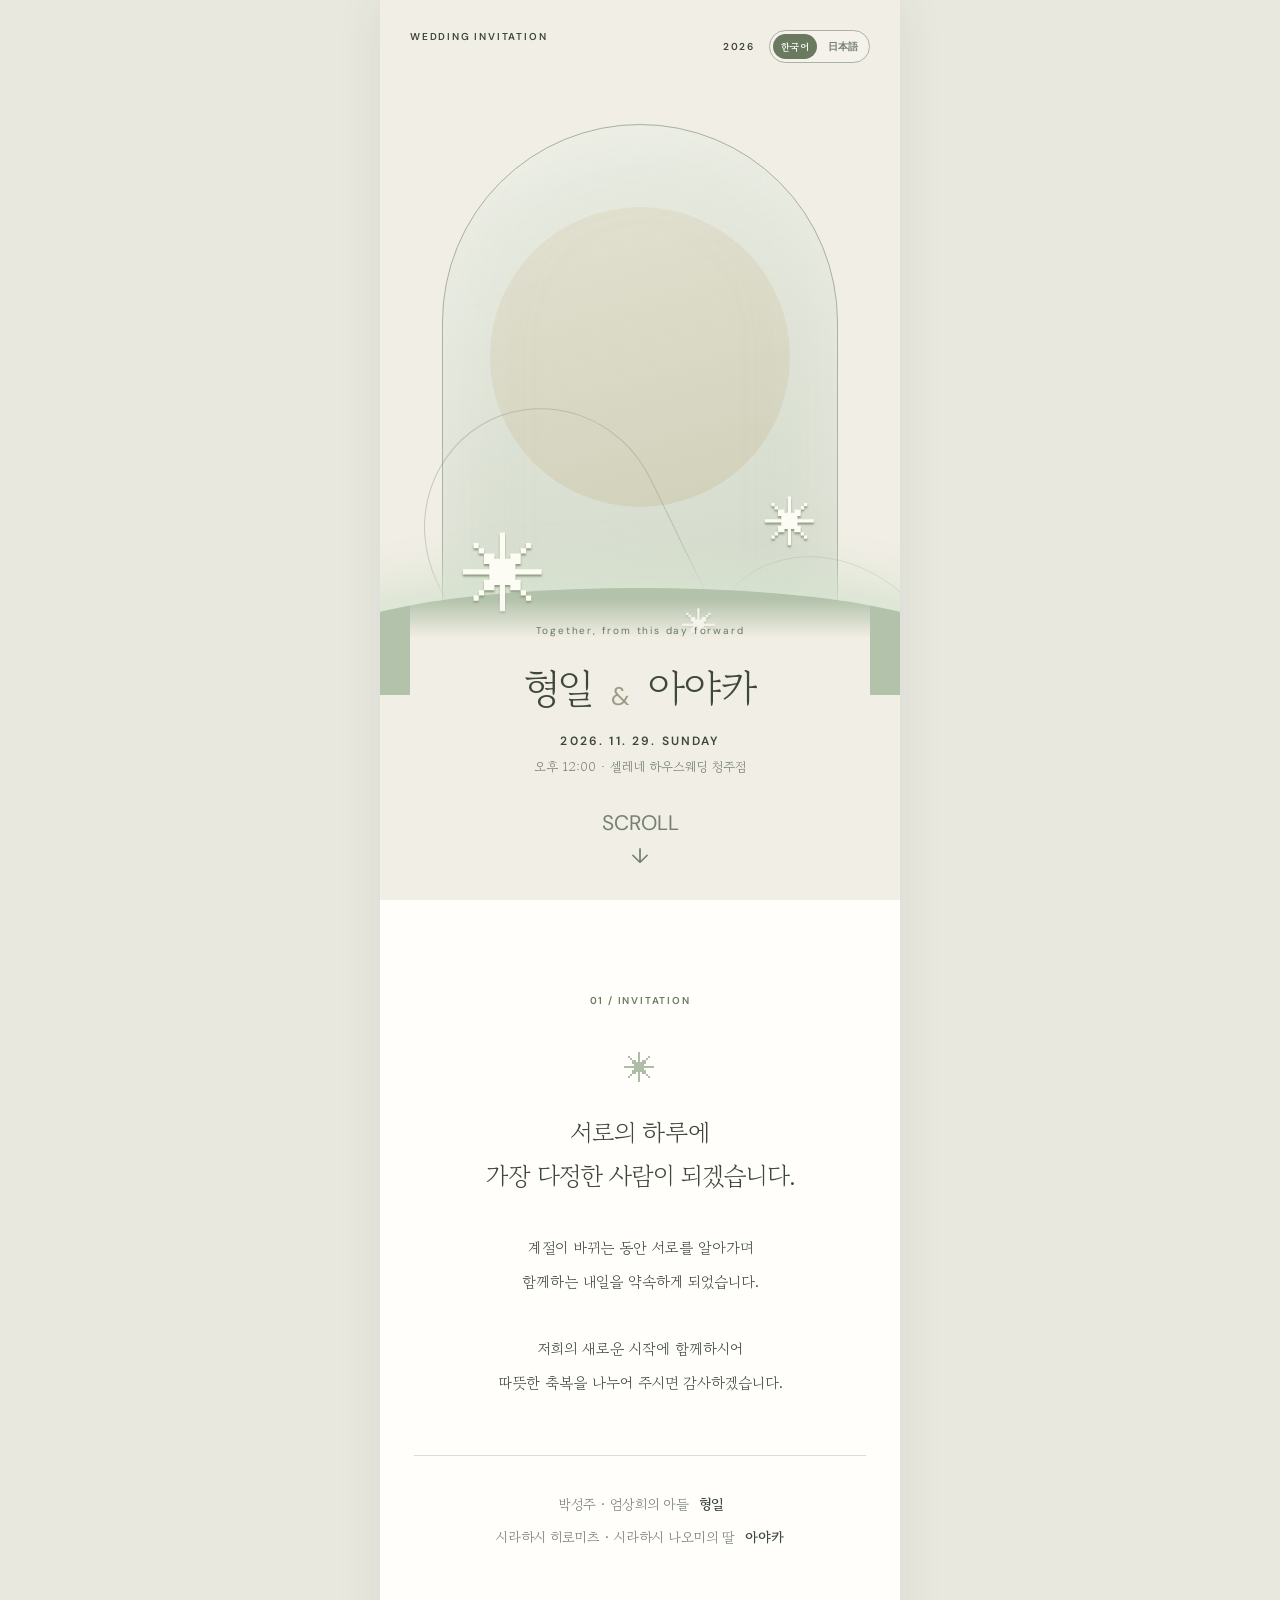
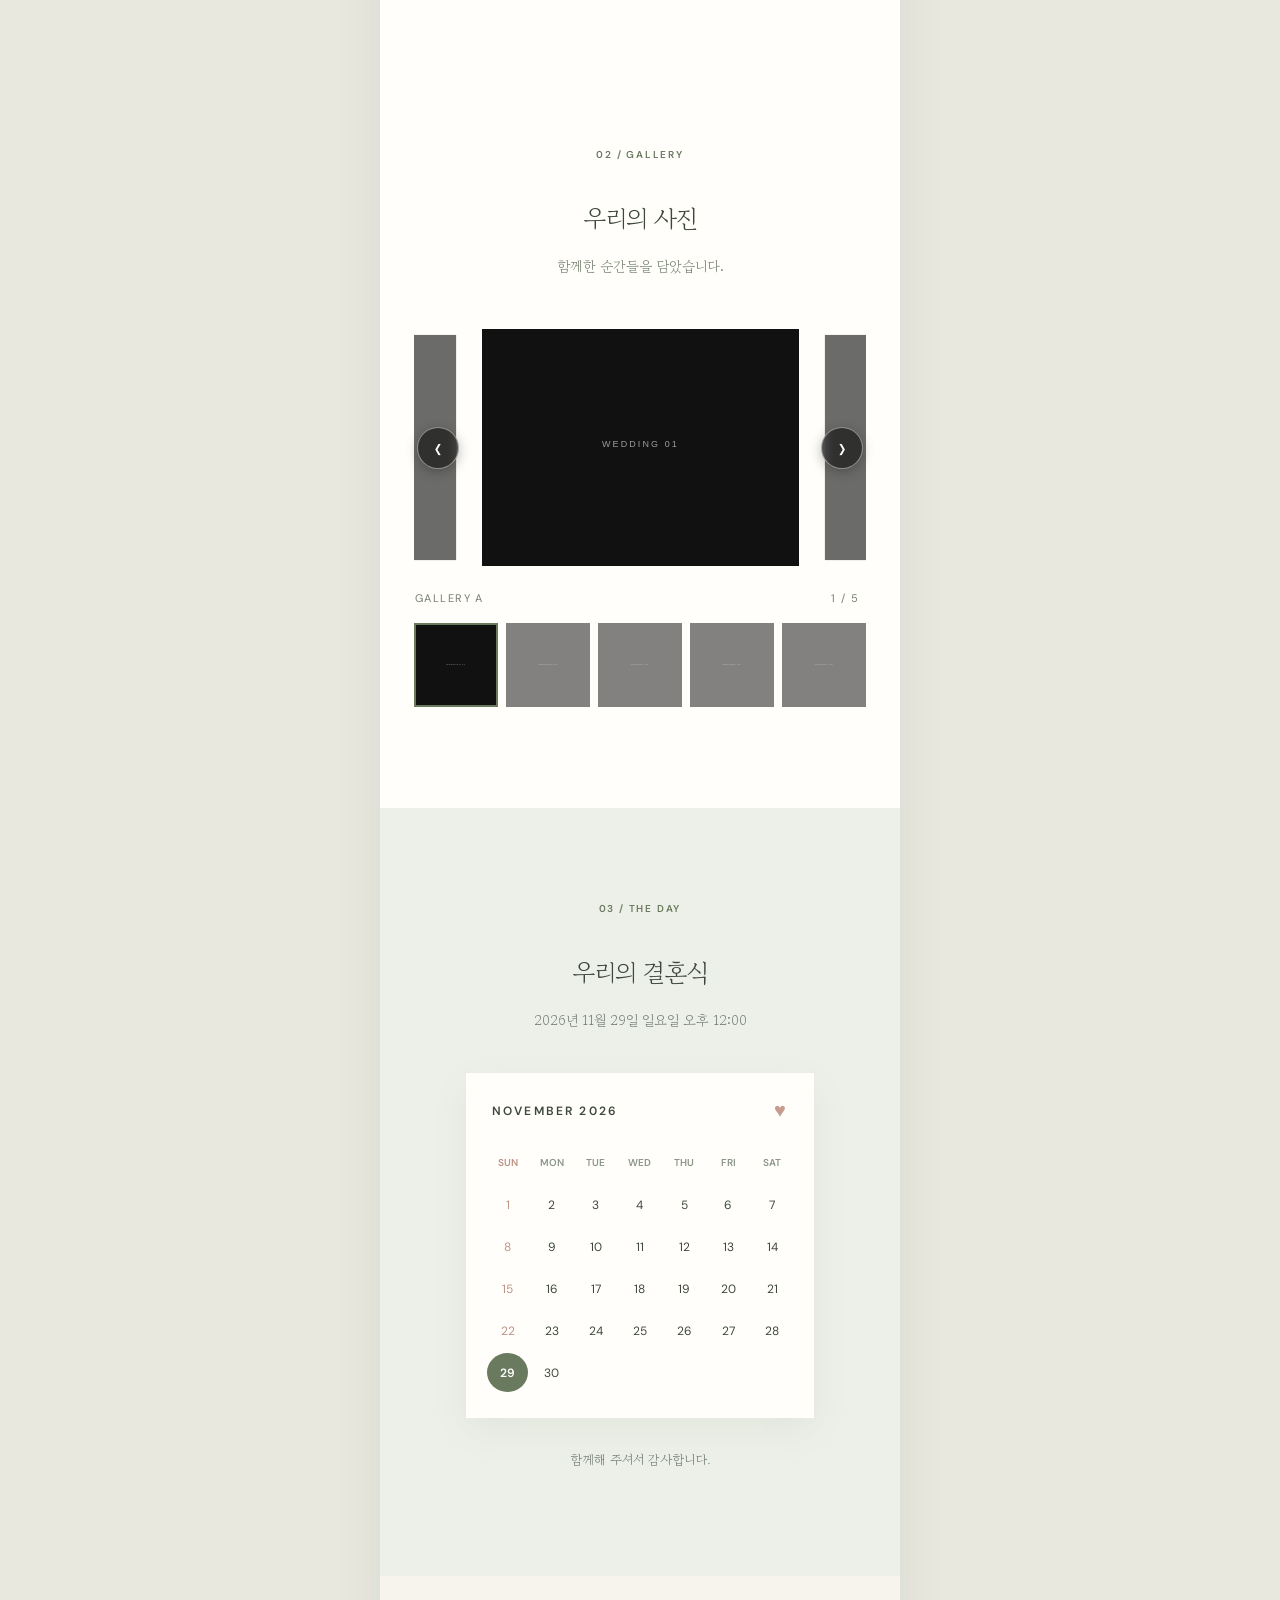
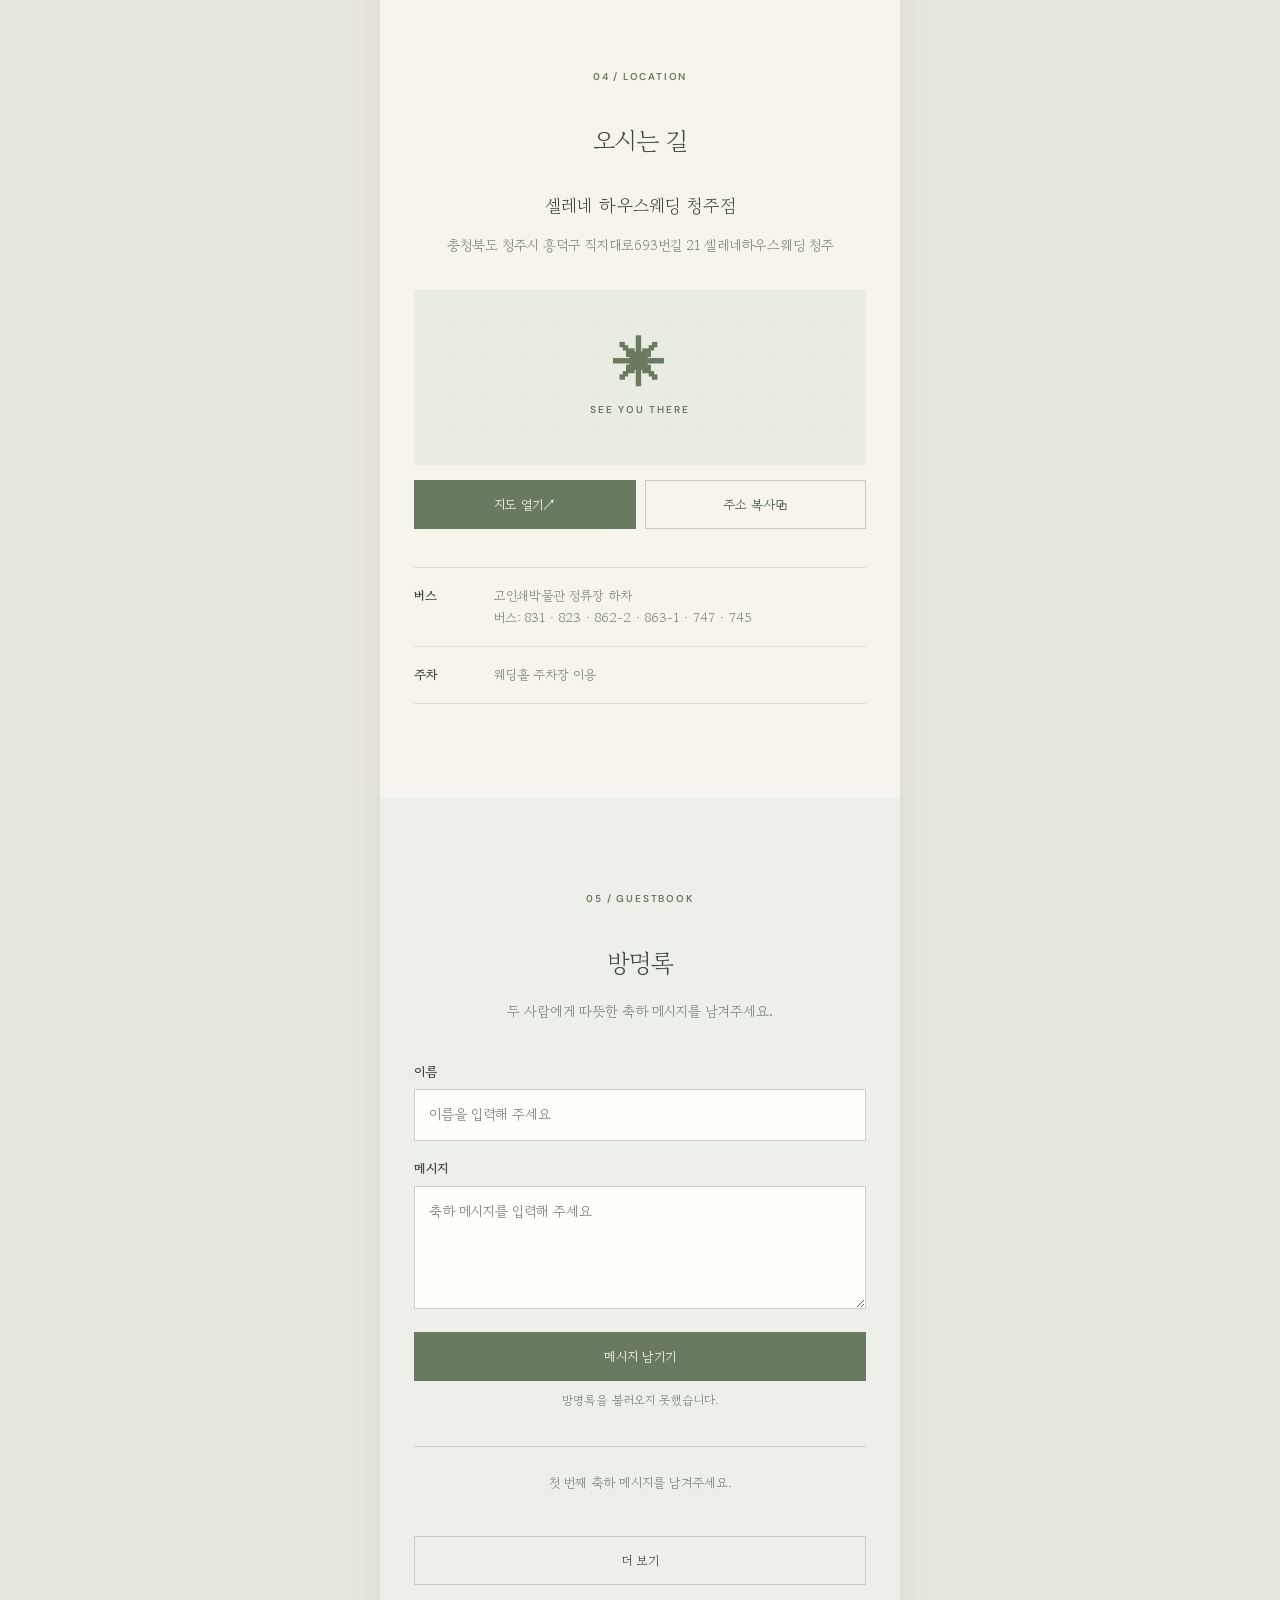
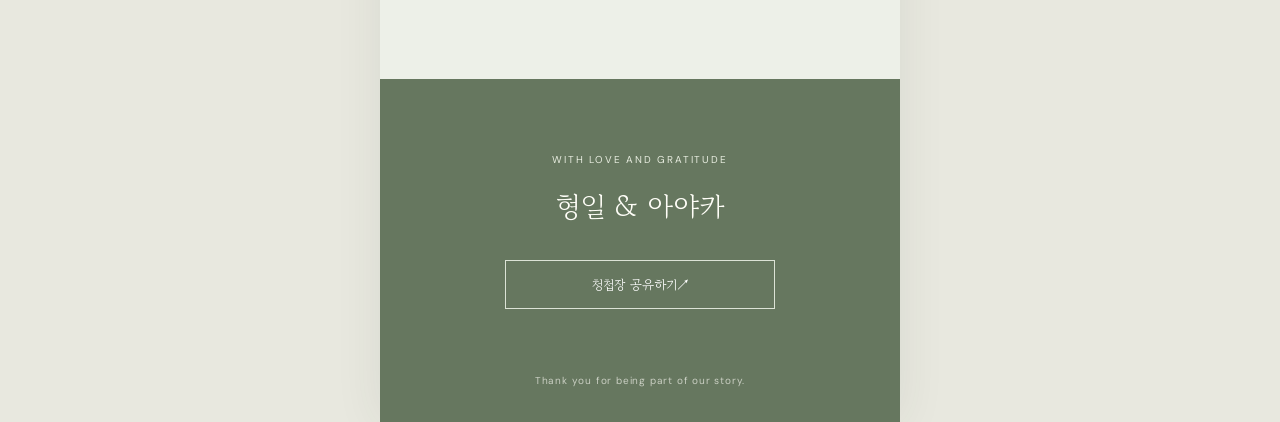
==== index.html @ bec81823 "add: Sample画面追加" ====
<!doctype html>
<html lang="ko">
<head>
  <meta charset="utf-8">
  <meta name="viewport" content="width=device-width, initial-scale=1">
  <meta name="theme-color" content="#f7f4ed">
  <meta name="description" content="소중한 분들을 저희의 결혼식에 초대합니다.">
  <title>모바일 청첩장</title>
  <link rel="preconnect" href="https://fonts.googleapis.com">
  <link rel="preconnect" href="https://fonts.gstatic.com" crossorigin>
  <link href="https://fonts.googleapis.com/css2?family=DM+Sans:wght@400;500;600&family=Gowun+Batang:wght@400;700&display=swap" rel="stylesheet">
  <link rel="stylesheet" href="css/style.css">
  <script src="js/main.js" defer></script>
</head>
<body>
<main>
  <header class="hero">
    <div class="hero__top"><span>WEDDING INVITATION</span><div class="hero__controls"><span id="year">2026</span><div class="language-switch" role="group" aria-label="언어 선택"><button type="button" data-lang="ko" aria-pressed="true">한국어</button><button type="button" data-lang="ja" aria-pressed="false">日本語</button></div></div></div>
    <div class="hero__art" aria-hidden="true"><div class="sun"></div><div class="arch"></div><div class="hill"></div><span class="flower flower--a">✳</span><span class="flower flower--b">✳</span><span class="flower flower--c">✳</span></div>
    <div class="hero__copy"><p class="eyebrow">Together, from this day forward</p><h1><span data-groom>박형일</span> <em>&amp;</em> <span data-bride>시라하시 아야카</span></h1><p class="hero__date" id="hero-date">2026. 11. 29. SUNDAY</p><p id="hero-place">오후 12시 · 셀레네하우스웨딩 청주점</p></div>
    <a class="scroll" href="#invitation"><span data-i18n="scroll">SCROLL</span> <span aria-hidden="true">↓</span></a>
  </header>

  <section class="section invitation" id="invitation">
    <span class="section__label">01 / INVITATION</span><span class="ornament" aria-hidden="true">✳</span>
    <h2 data-i18n-html="invitationTitle">서로의 하루에<br>가장 다정한 사람이 되겠습니다.</h2>
    <p class="invitation__message" data-i18n-html="invitationMessage">계절이 바뀌는 동안 서로를 알아가며<br>함께하는 내일을 약속하게 되었습니다.<br><br>저희의 새로운 시작에 함께하시어<br>따뜻한 축복을 나누어 주시면 감사하겠습니다.</p>
    <div class="family"><p><span data-i18n="groomParents">박성주 · 엄상희</span><span data-i18n="sonOf">의 아들 </span><strong data-groom>박형일</strong></p><p><span data-i18n="brideParents">시라하시 히로미츠 · 시라하시 나오미</span><span data-i18n="daughterOf">의 딸 </span><strong data-bride>시라하시 아야카</strong></p></div>
  </section>

  <section class="section gallery" id="gallery">
    <span class="section__label">02 / GALLERY</span><h2 data-i18n="galleryTitle">우리의 사진</h2><p class="subtitle" data-i18n="galleryDescription">함께한 순간들을 담았습니다.</p>
    <div class="gallery__viewer" tabindex="0" aria-label="사진 갤러리">
      <div class="gallery__window">
        <div class="gallery__track">
          <button type="button" class="gallery__slide" data-gallery-index="0"><img src="assets/images/wedding-01.svg" alt="갤러리 A 사진 샘플" width="1200" height="900"></button>
          <button type="button" class="gallery__slide" data-gallery-index="1"><img src="assets/images/wedding-02.svg" alt="갤러리 B 사진 샘플" width="1200" height="900"></button>
          <button type="button" class="gallery__slide" data-gallery-index="2"><img src="assets/images/memory-01.svg" alt="갤러리 C 사진 샘플" width="1200" height="900"></button>
          <button type="button" class="gallery__slide" data-gallery-index="3"><img src="assets/images/memory-02.svg" alt="갤러리 D 사진 샘플" width="1200" height="900"></button>
          <button type="button" class="gallery__slide" data-gallery-index="4"><img src="assets/images/memory-03.svg" alt="갤러리 E 사진 샘플" width="1200" height="900"></button>
        </div>
      </div>
      <button type="button" class="gallery__arrow gallery__arrow--prev" aria-label="이전 사진">‹</button>
      <button type="button" class="gallery__arrow gallery__arrow--next" aria-label="다음 사진">›</button>
    </div>
    <p class="gallery__caption"><span class="gallery__name">GALLERY A</span><span class="gallery__count">1 / 5</span></p>
    <div class="gallery__thumbnails" aria-label="전체 사진 목록">
      <button type="button" class="gallery__thumbnail is-active" data-gallery-index="0" aria-current="true"><img src="assets/images/wedding-01.svg" alt="갤러리 A 썸네일"></button>
      <button type="button" class="gallery__thumbnail" data-gallery-index="1"><img src="assets/images/wedding-02.svg" alt="갤러리 B 썸네일"></button>
      <button type="button" class="gallery__thumbnail" data-gallery-index="2"><img src="assets/images/memory-01.svg" alt="갤러리 C 썸네일"></button>
      <button type="button" class="gallery__thumbnail" data-gallery-index="3"><img src="assets/images/memory-02.svg" alt="갤러리 D 썸네일"></button>
      <button type="button" class="gallery__thumbnail" data-gallery-index="4"><img src="assets/images/memory-03.svg" alt="갤러리 E 썸네일"></button>
    </div>
  </section>

  <section class="section schedule" id="schedule">
    <span class="section__label">03 / THE DAY</span><h2 data-i18n="scheduleTitle">우리의 결혼식</h2><p class="subtitle" id="schedule-date"></p>
    <div class="calendar" aria-label="예식 날짜 달력"><div class="calendar__header"><span id="calendar-month"></span><span>♥</span></div><div class="calendar__grid" id="calendar-grid"></div></div>
    <p class="countdown" id="countdown"></p>
  </section>

  <section class="section location" id="location">
    <span class="section__label">04 / LOCATION</span><h2 data-i18n="locationTitle">오시는 길</h2><p class="location__venue" id="venue"></p><p class="subtitle" id="address"></p>
    <div class="location__art" aria-hidden="true"><span>✳</span>SEE YOU THERE</div>
    <div class="buttons"><a class="button button--filled" id="map-link" target="_blank" rel="noopener noreferrer"><span data-i18n="openMap">지도 열기</span> ↗</a><button class="button" id="copy-address" type="button"><span data-i18n="copyAddress">주소 복사</span> ⧉</button></div>
    <div class="transport"><div><strong data-i18n="busLabel">버스</strong><span id="bus"></span></div><div><strong data-i18n="parkingLabel">주차</strong><span id="parking"></span></div></div>
  </section>

  <section class="section guestbook" id="guestbook">
    <span class="section__label">05 / GUESTBOOK</span><h2 data-i18n="guestbookTitle">방명록</h2><p class="subtitle" data-i18n="guestbookDescription">두 사람에게 따뜻한 축하 메시지를 남겨주세요.</p>
    <form class="guestbook__form" id="guestbook-form">
      <label><span data-i18n="guestName">이름</span><input id="guest-name" name="name" type="text" maxlength="20" required autocomplete="name" data-i18n-placeholder="guestNamePlaceholder" placeholder="이름을 입력해 주세요"></label>
      <label><span data-i18n="guestMessage">메시지</span><textarea id="guest-message" name="message" maxlength="300" required rows="4" data-i18n-placeholder="guestMessagePlaceholder" placeholder="축하 메시지를 입력해 주세요"></textarea></label>
      <label class="guestbook__honeypot" aria-hidden="true">Website<input name="website" type="text" tabindex="-1" autocomplete="off"></label>
      <button class="button button--filled guestbook__submit" type="submit" data-i18n="guestSubmit">메시지 남기기</button>
      <p class="guestbook__status" id="guestbook-status" role="status" aria-live="polite"></p>
    </form>
    <div class="guestbook__list" id="guestbook-list" aria-live="polite"></div>
    <button class="button guestbook__more" id="guestbook-more" type="button" data-i18n="guestMore" hidden>더 보기</button>
  </section>

  <section class="section accounts" id="accounts" hidden><span class="section__label">06 / HEARTS</span><h2 data-i18n="accountsTitle">마음 전하실 곳</h2><p class="subtitle" data-i18n="accountsDescription">멀리서도 마음을 전해주시는 분들께 감사드립니다.</p><div id="account-list"></div></section>

  <footer class="footer"><p class="eyebrow">WITH LOVE AND GRATITUDE</p><p class="footer__names"><span data-groom>박형일</span> &amp; <span data-bride>시라하시 아야카</span></p><button class="button button--footer" id="share" type="button"><span data-i18n="share">청첩장 공유하기</span> ↗</button><small>Thank you for being part of our story.</small></footer>
</main>
<div class="toast" id="toast" role="status" aria-live="polite"></div>
</body>
</html>
---- css/style.css ----
:root{--paper:#f7f4ed;--ink:#3d473b;--muted:#758071;--olive:#697a5f;--line:#dcded2}*{box-sizing:border-box}html{scroll-behavior:smooth}body{margin:0;background:#e8e8df;color:var(--ink);font-family:"Gowun Batang",serif;-webkit-font-smoothing:antialiased}button,a{font:inherit}button{cursor:pointer}a{color:inherit;text-decoration:none}main{width:min(100%,520px);margin:auto;background:var(--paper);box-shadow:0 0 45px #303c3015;overflow:hidden}.hero{min-height:720px;height:100svh;max-height:900px;position:relative;display:flex;flex-direction:column;padding:30px;background:#f1eee5}.hero__top,.eyebrow,.hero__date,.scroll,.section__label,.calendar__header{font-family:"DM Sans",sans-serif;letter-spacing:.18em}.hero__top{display:flex;justify-content:space-between;font-size:10px;font-weight:600;z-index:2}.hero__art{position:absolute;inset:100px 0 205px;overflow:hidden}.sun{width:300px;height:300px;border-radius:50%;background:#e4d2b7;position:absolute;top:18%;left:50%;transform:translateX(-50%)}.arch{position:absolute;inset:4% 12% 0;border:1px solid #a8b29c;border-radius:220px 220px 0 0;background:linear-gradient(165deg,#e8ede3b3,#acbea780);box-shadow:inset 0 0 80px #f8f5ef80}.arch:before,.arch:after{content:"";position:absolute;bottom:0;width:60%;height:43%;border:1px solid #899e87;border-radius:100% 100% 0 0;transform:rotate(-26deg);transform-origin:bottom left;opacity:.45}.arch:before{left:12%}.arch:after{right:-19%;height:35%;transform:rotate(28deg);opacity:.3}.hill{position:absolute;left:-10%;right:-10%;bottom:0;height:18%;border-radius:50% 50% 0 0;background:#b3c2aa;box-shadow:0 -20px 50px #d7e3d0}.flower{position:absolute;color:#fcfbf4;text-shadow:0 2px 2px #8c9b7f;z-index:2;line-height:1}.flower--a{font-size:84px;left:16%;bottom:14%}.flower--b{font-size:52px;right:16%;bottom:25%}.flower--c{font-size:35px;left:58%;bottom:9%}.hero__copy{position:relative;z-index:3;margin:auto 0 28px;text-align:center;background:linear-gradient(transparent,#f1eee5 22%,#f1eee5);padding-top:25px}.eyebrow{font-size:10px;color:var(--olive);margin:0 0 20px}.hero h1{font-size:clamp(29px,8vw,41px);font-weight:400;letter-spacing:-.05em;margin:0 0 16px}.hero h1 em{font:400 .62em "DM Sans",sans-serif;color:#9b9c85;margin:0 8px}.hero__date{font-size:12px;font-weight:600;margin:0 0 8px}.hero__copy>p:last-child{font-size:13px;margin:0;color:var(--muted)}.scroll{text-align:center;font-size:9px;color:var(--muted);z-index:3}.scroll span{display:block;font-size:21px;letter-spacing:0;margin-top:5px}.section{padding:94px 34px;text-align:center}.section__label{display:block;color:var(--olive);font-size:10px;font-weight:600;margin-bottom:36px}.section h2{font-size:25px;line-height:1.7;font-weight:400;letter-spacing:-.04em;margin:0}.subtitle{font-size:14px;color:var(--muted);line-height:1.8;margin:15px 0 0}.invitation{background:#fffefa}.ornament{display:block;font-size:32px;color:#aebda7;margin-bottom:22px}.invitation__message{font-size:15px;line-height:2.25;margin:35px 0 55px}.family{border-top:1px solid var(--line);padding-top:25px}.family p{font-size:14px;margin:13px 0}.family span{color:var(--muted)}.family strong{margin-left:6px}.schedule{background:#edf0e8}.calendar{max-width:348px;margin:40px auto 32px;padding:26px 21px;background:#fffefb;box-shadow:0 12px 35px #58675012}.calendar__header{display:flex;justify-content:space-between;align-items:center;padding:0 5px 21px;font-size:12px;font-weight:600}.calendar__header span:last-child{font-family:serif;color:#c79b8e;font-size:20px}.calendar__grid{display:grid;grid-template-columns:repeat(7,1fr);gap:3px}.calendar__grid span{height:39px;display:grid;place-items:center;font:12px "DM Sans",sans-serif}.calendar__grid .weekday{color:#8b9588;font-size:10px;font-weight:600}.calendar__grid .sunday{color:#bd9386}.calendar__grid .wedding-day{background:var(--olive);color:white;border-radius:50%;font-weight:600}.countdown{font-size:13px;color:var(--muted)}.countdown strong{color:var(--ink);font:500 20px "DM Sans",sans-serif;margin:0 3px}.location__venue{font-size:18px;margin:30px 0 0}.location__art{height:175px;margin:32px 0 15px;background:repeating-linear-gradient(0deg,transparent,transparent 35px,#bdcbb530 36px),repeating-linear-gradient(90deg,transparent,transparent 35px,#bdcbb530 36px),#e8ece2;display:flex;flex-direction:column;align-items:center;justify-content:center;color:var(--olive);font:600 10px "DM Sans",sans-serif;letter-spacing:.2em}.location__art span{font-size:52px;line-height:1;margin-bottom:12px}.buttons{display:grid;grid-template-columns:1fr 1fr;gap:9px}.button{min-height:49px;border:1px solid #c7cec1;background:transparent;color:var(--ink);padding:13px 14px;display:inline-flex;align-items:center;justify-content:center;font-size:13px;transition:transform .2s}.button:hover{transform:translateY(-2px)}.button--filled{background:var(--olive);border-color:var(--olive);color:white}.transport{text-align:left;margin-top:38px;border-top:1px solid var(--line)}.transport div{display:grid;grid-template-columns:68px 1fr;gap:12px;padding:17px 0;border-bottom:1px solid var(--line);font-size:13px;line-height:1.7}.transport span{color:var(--muted)}.accounts{background:#fffefa}.accounts[hidden]{display:none}.account{margin-top:14px;border:1px solid var(--line);text-align:left}.account summary{padding:18px;cursor:pointer;font-size:14px}.account__body{padding:0 18px 18px;color:var(--muted);font-size:13px}.account__body p{margin:0 0 12px}.account__body button{border:0;background:#f2eadc;padding:9px 14px;color:var(--ink);font-size:12px}.footer{background:#66775f;color:#fffef8;padding:74px 34px 35px;text-align:center}.footer .eyebrow{color:#e7ecdf}.footer__names{font-size:28px;margin:0 0 34px}.button--footer{border-color:#dce3d6;color:white;width:100%;max-width:270px}.footer small{display:block;font:10px "DM Sans",sans-serif;letter-spacing:.08em;opacity:.65;margin-top:65px}.toast{position:fixed;z-index:10;bottom:24px;left:50%;transform:translate(-50%,20px);background:#344332;color:white;font-size:13px;padding:12px 18px;border-radius:4px;opacity:0;pointer-events:none;transition:opacity .2s,transform .2s;white-space:nowrap}.toast.is-visible{opacity:1;transform:translate(-50%,0)}@media(max-width:380px){.hero{padding-left:20px;padding-right:20px}.section{padding-left:24px;padding-right:24px}.hero h1{font-size:30px}}@media(prefers-reduced-motion:reduce){html{scroll-behavior:auto}.button,.toast{transition:none}}
.hero__controls{display:flex;align-items:center;gap:14px}.language-switch{display:flex;gap:3px;padding:3px;border:1px solid #aab3a3;border-radius:20px;background:#f7f4edbb}.language-switch button{border:0;border-radius:15px;background:transparent;color:var(--muted);padding:5px 8px;font:600 10px "DM Sans","Gowun Batang",sans-serif;letter-spacing:0}.language-switch button[aria-pressed="true"]{background:var(--olive);color:white}.family p span{white-space:pre-wrap}@media(max-width:380px){.hero__controls{gap:7px}.hero__top{font-size:9px}}
#bus{white-space:pre-line}
.gallery{background:#fffefa}.gallery__group{margin-top:42px}.gallery__group+.gallery__group{margin-top:66px}.gallery__group h3{font-size:16px;font-weight:400;margin:0 0 18px}.gallery__viewport{display:flex;width:100%;overflow-x:auto;scroll-snap-type:x mandatory;scrollbar-width:none;overscroll-behavior-inline:contain;-webkit-overflow-scrolling:touch;background:#111}.gallery__viewport::-webkit-scrollbar{display:none}.gallery__viewport img{display:block;flex:0 0 100%;width:100%;height:auto;aspect-ratio:4/5;object-fit:cover;scroll-snap-align:start;scroll-snap-stop:always}.gallery__nav{display:flex;align-items:center;justify-content:center;gap:24px;margin-top:16px;font:12px "DM Sans",sans-serif;color:var(--muted)}.gallery__nav button{width:38px;height:38px;border:1px solid var(--line);border-radius:50%;background:transparent;color:var(--ink);font-size:17px;cursor:pointer}.gallery__nav button:disabled{opacity:.35;cursor:default}.gallery__count{min-width:40px}
/* Single gallery viewer */
.gallery__viewer{position:relative;margin-top:40px;background:#111;overflow:hidden;outline:none}.gallery__main-image{display:block;width:100%;aspect-ratio:4/5;object-fit:cover}.gallery__letter{position:absolute;top:14px;left:14px;display:grid;place-items:center;width:34px;height:34px;border:1px solid #ffffff70;border-radius:50%;background:#11111180;color:#fff;font:500 12px "DM Sans",sans-serif;backdrop-filter:blur(4px)}.gallery__arrow{position:absolute;top:50%;z-index:2;width:43px;height:43px;border:1px solid #ffffff75;border-radius:50%;background:#11111180;color:#fff;font:300 32px/1 "DM Sans",sans-serif;transform:translateY(-50%);backdrop-filter:blur(4px);box-shadow:0 3px 12px #0004}.gallery__arrow--prev{left:12px}.gallery__arrow--next{right:12px}.gallery__arrow:hover{background:#111c}.gallery__caption{display:flex;justify-content:space-between;align-items:center;margin:14px 1px 18px;font:11px "DM Sans",sans-serif;letter-spacing:.13em;color:var(--muted)}.gallery__thumbnails{display:flex;gap:8px;width:100%;overflow-x:auto;padding:0 0 7px;scrollbar-width:thin;scrollbar-color:#b8bdae transparent;overscroll-behavior-inline:contain}.gallery__thumbnail{position:relative;flex:0 0 calc((100% - 32px)/5);min-width:58px;padding:0;border:2px solid transparent;background:#111;opacity:.52;transition:opacity .2s,border-color .2s}.gallery__thumbnail img{display:block;width:100%;aspect-ratio:1/1;object-fit:cover}.gallery__thumbnail span{position:absolute;right:4px;bottom:3px;color:#fff;font:600 9px "DM Sans",sans-serif;text-shadow:0 1px 3px #000}.gallery__thumbnail.is-active{border-color:var(--olive);opacity:1}@media(prefers-reduced-motion:reduce){.gallery__thumbnail{transition:none}}
/* Guestbook */
.guestbook{background:#edf0e8}.guestbook__form{margin-top:38px;text-align:left}.guestbook__form label:not(.guestbook__honeypot){display:block;margin-bottom:18px}.guestbook__form label>span{display:block;margin-bottom:8px;font-size:13px;font-weight:700}.guestbook__form input,.guestbook__form textarea{width:100%;border:1px solid #cbd1c6;border-radius:0;background:#fffefb;color:var(--ink);padding:13px 14px;font:14px/1.7 "Gowun Batang",serif;outline:none}.guestbook__form textarea{resize:vertical;min-height:110px}.guestbook__form input:focus,.guestbook__form textarea:focus{border-color:var(--olive);box-shadow:0 0 0 2px #697a5f20}.guestbook__honeypot{position:absolute!important;left:-10000px!important;width:1px!important;height:1px!important;overflow:hidden!important}.guestbook__submit{width:100%}.guestbook__submit:disabled{opacity:.55;cursor:wait}.guestbook__status{min-height:21px;margin:10px 0 0;text-align:center;font-size:12px;color:var(--muted)}.guestbook__list{margin-top:34px;text-align:left;border-top:1px solid #cfd5ca}.guestbook__entry{padding:20px 2px;border-bottom:1px solid #cfd5ca}.guestbook__entry header{display:flex;align-items:center;justify-content:space-between;gap:16px}.guestbook__entry strong{font-size:14px}.guestbook__entry time{font:10px "DM Sans",sans-serif;color:#879083}.guestbook__entry p{margin:10px 0 0;font-size:13px;line-height:1.8;color:#606b5e;white-space:pre-wrap;overflow-wrap:anywhere}.guestbook__notice{padding:24px 0;margin:0;text-align:center;font-size:13px;line-height:1.8;color:var(--muted)}.guestbook__more{width:100%;margin-top:18px}
/* Sliding gallery track with adjacent photo previews */
.gallery__viewer{padding:0;background:transparent;overflow:visible;touch-action:pan-y}.gallery__window{width:100%;overflow:hidden;background:transparent}.gallery__track{display:flex;align-items:center;gap:18px;width:100%;padding:10px 0;transition:transform .52s cubic-bezier(.22,.72,.2,1);will-change:transform}.gallery__track.is-jumping{transition:none}.gallery__slide{flex:0 0 70%;aspect-ratio:4/3;padding:0;border:0;background:#111;opacity:.62;transform:scale(.95);transition:opacity .52s ease,transform .52s cubic-bezier(.22,.72,.2,1);overflow:hidden;cursor:pointer}.gallery__slide.is-clone{pointer-events:none}.gallery__slide img{display:block;width:100%;height:100%;object-fit:cover}.gallery__slide.is-active{opacity:1;transform:scale(1);cursor:default}.gallery__arrow{z-index:4;top:50%;width:42px;height:42px;border-color:#ffffff75;background:#111111a6;color:#fff;box-shadow:0 3px 12px #0004;backdrop-filter:blur(4px)}.gallery__arrow--prev{left:3px}.gallery__arrow--next{right:3px}.gallery__arrow:hover{background:#111d}.gallery__arrow:disabled{opacity:.25;cursor:default}@media(max-width:380px){.gallery__track{gap:14px}.gallery__slide{flex-basis:70%}.gallery__arrow{width:38px;height:38px}}@media(prefers-reduced-motion:reduce){.gallery__track,.gallery__slide{transition:none}}
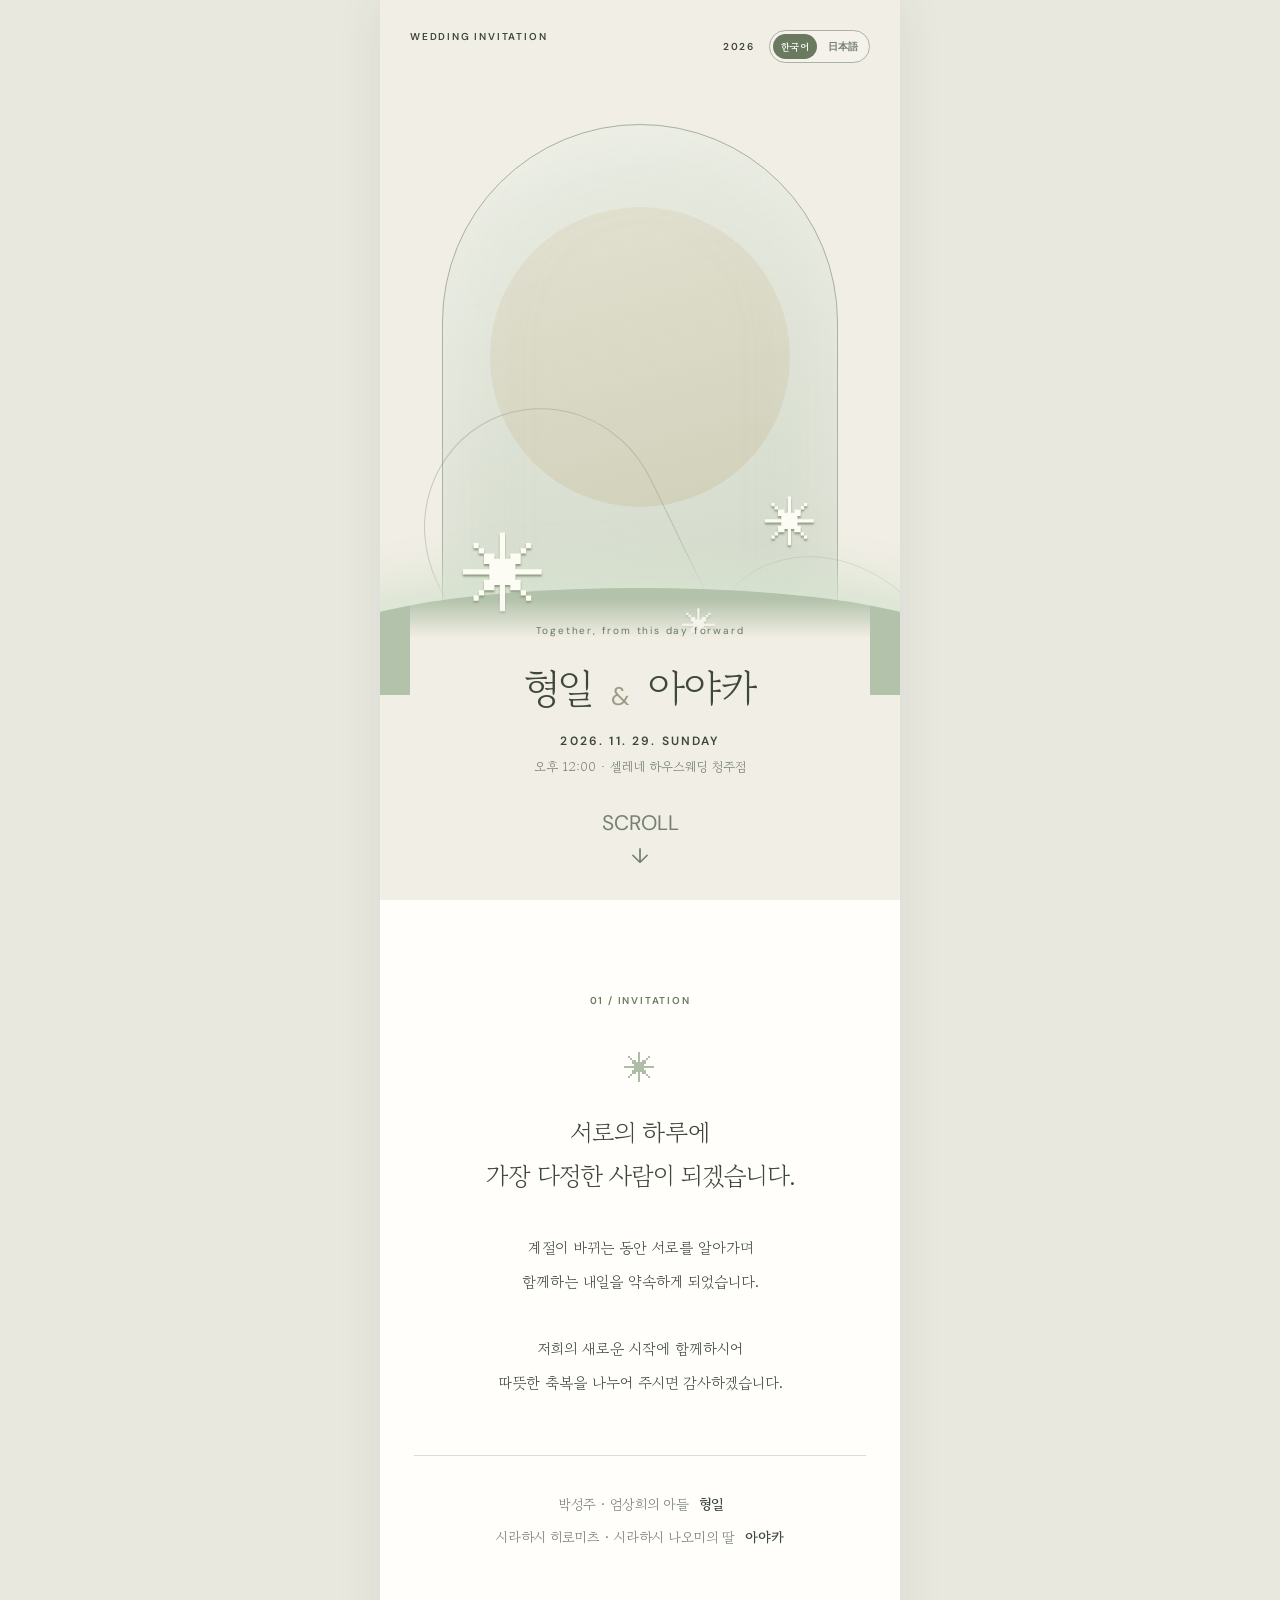
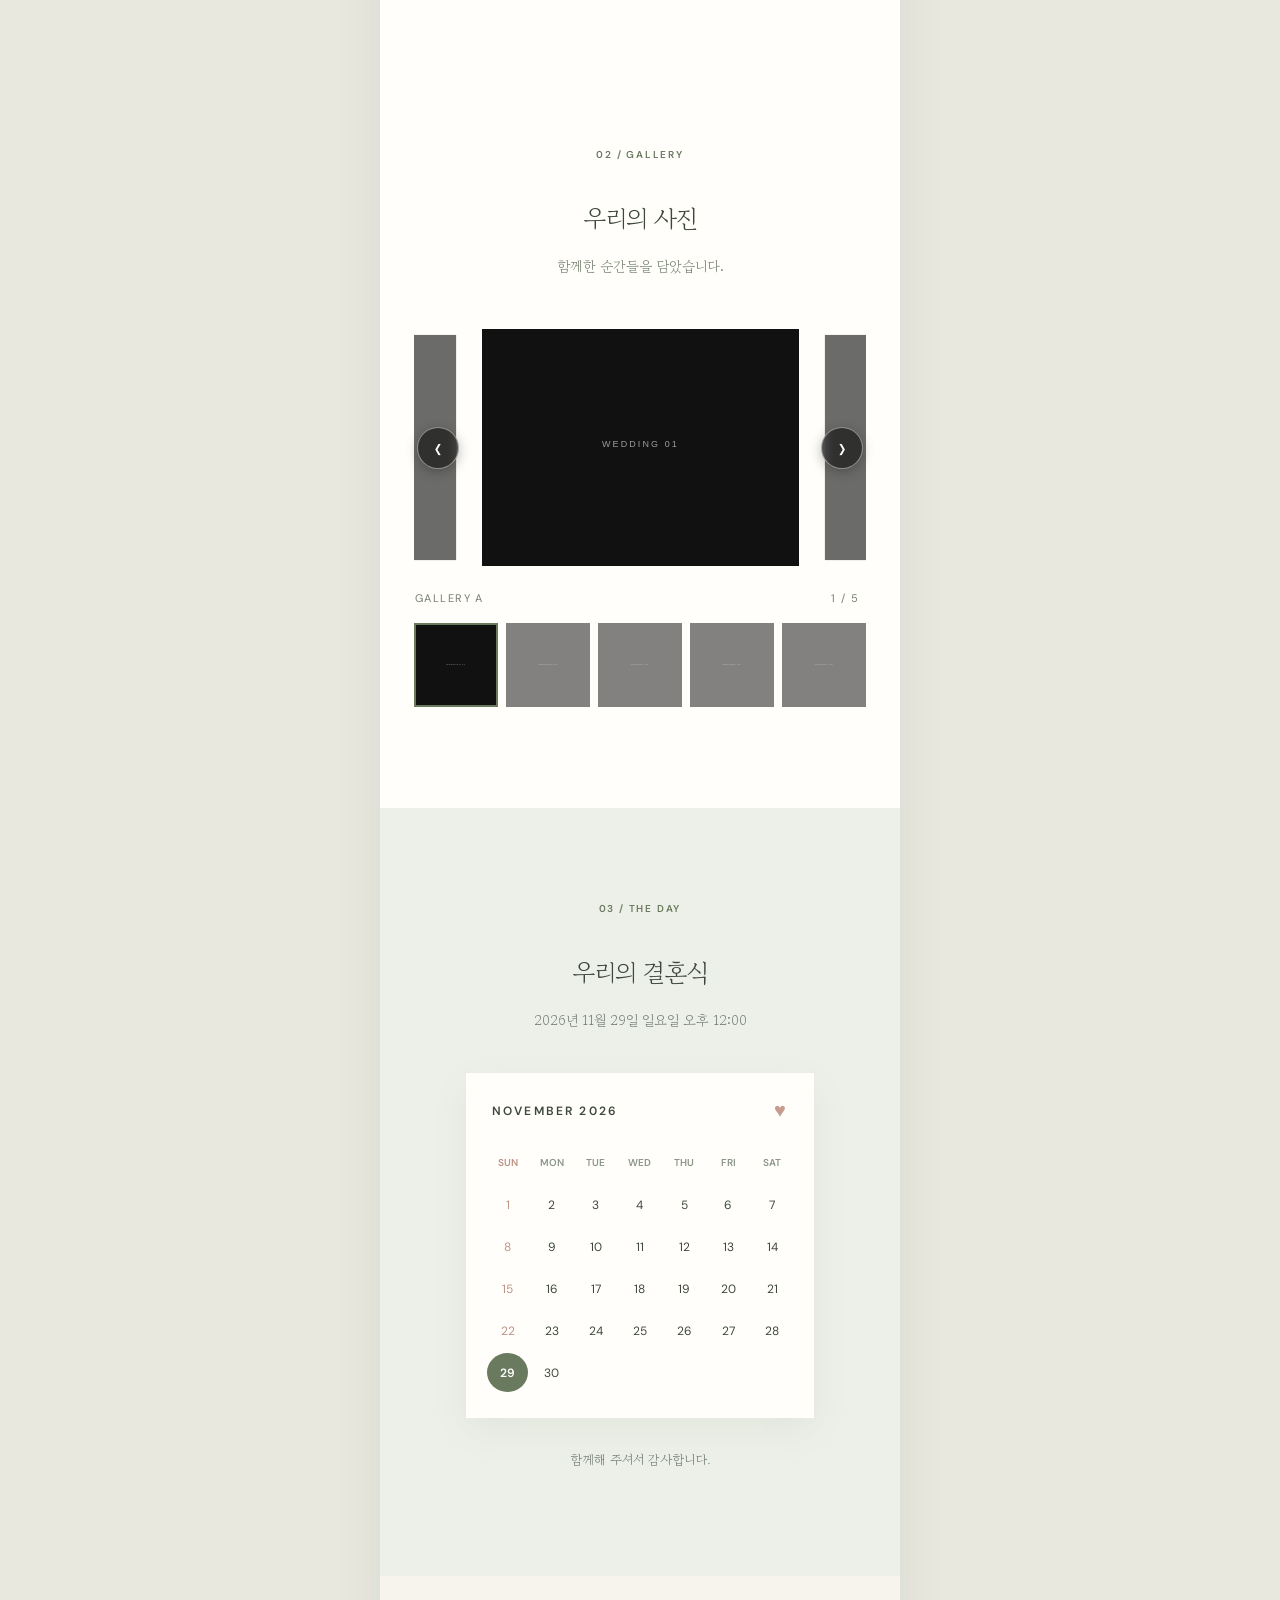
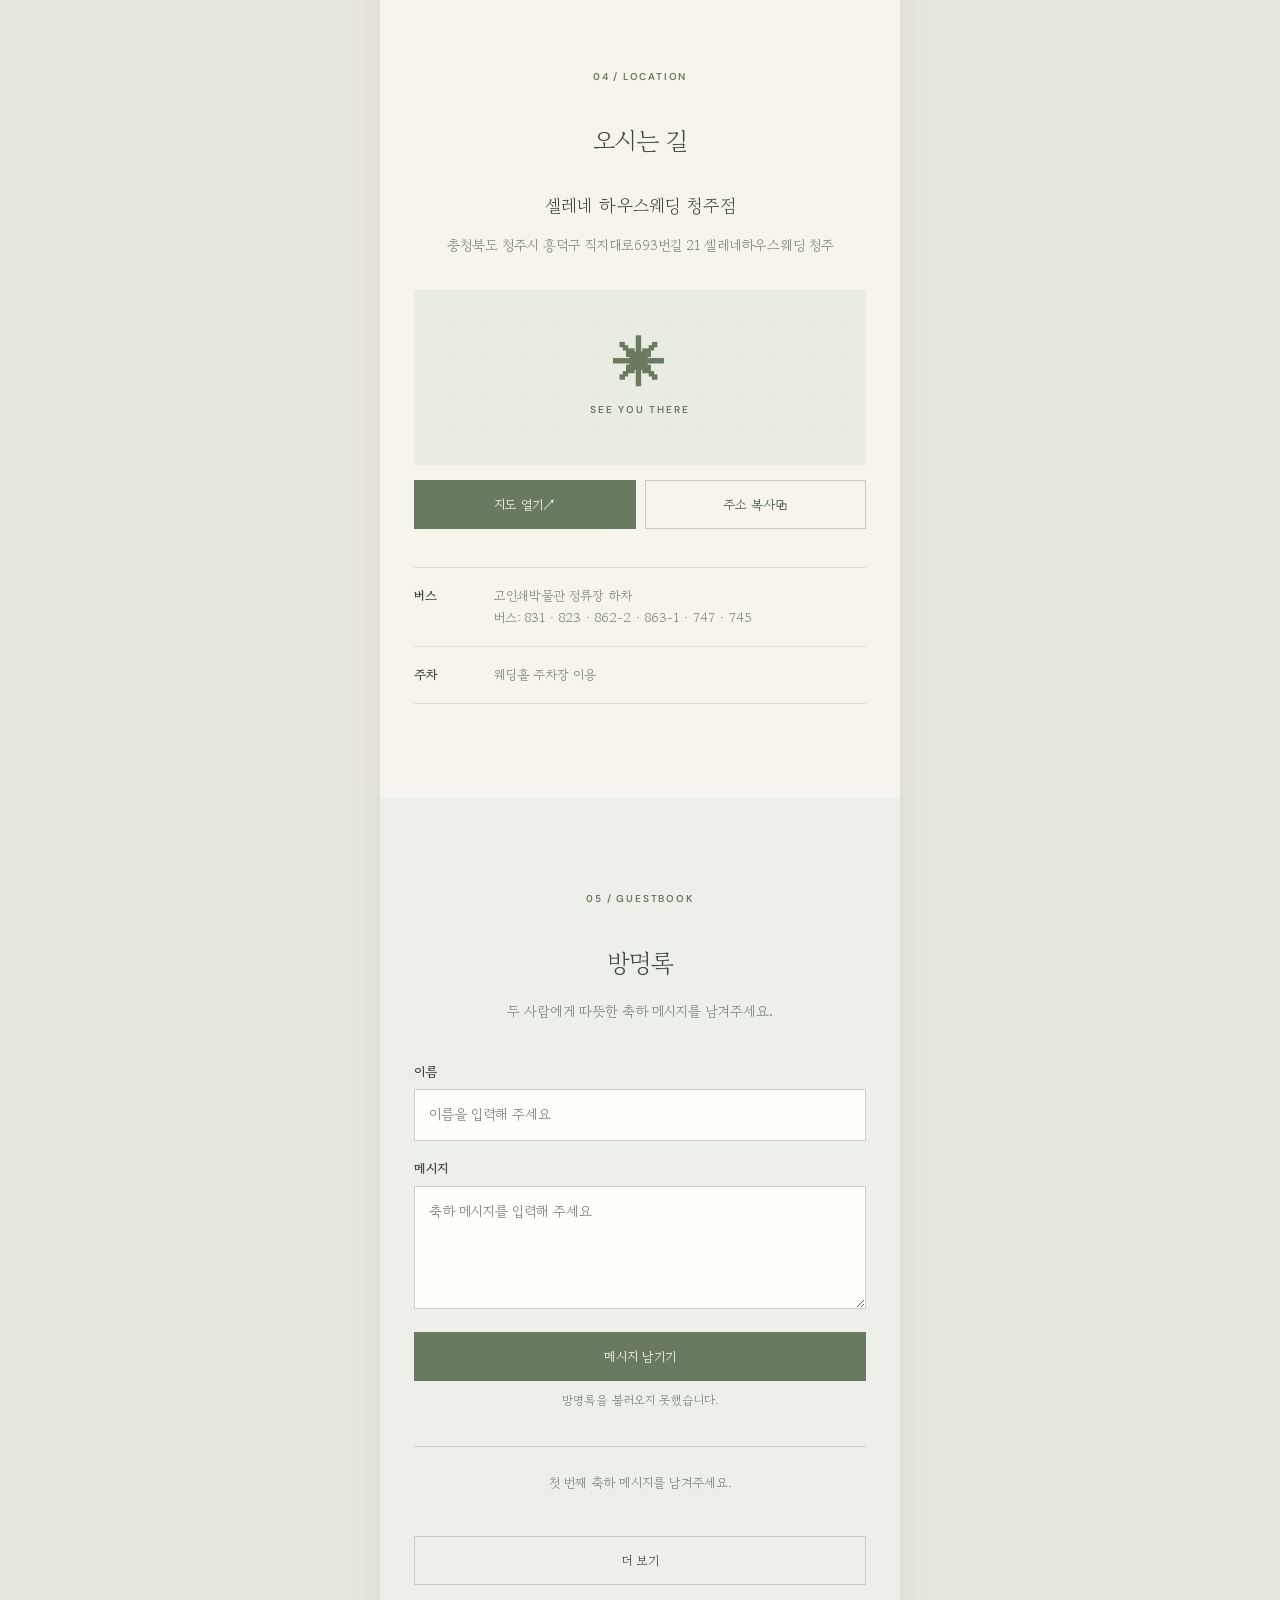
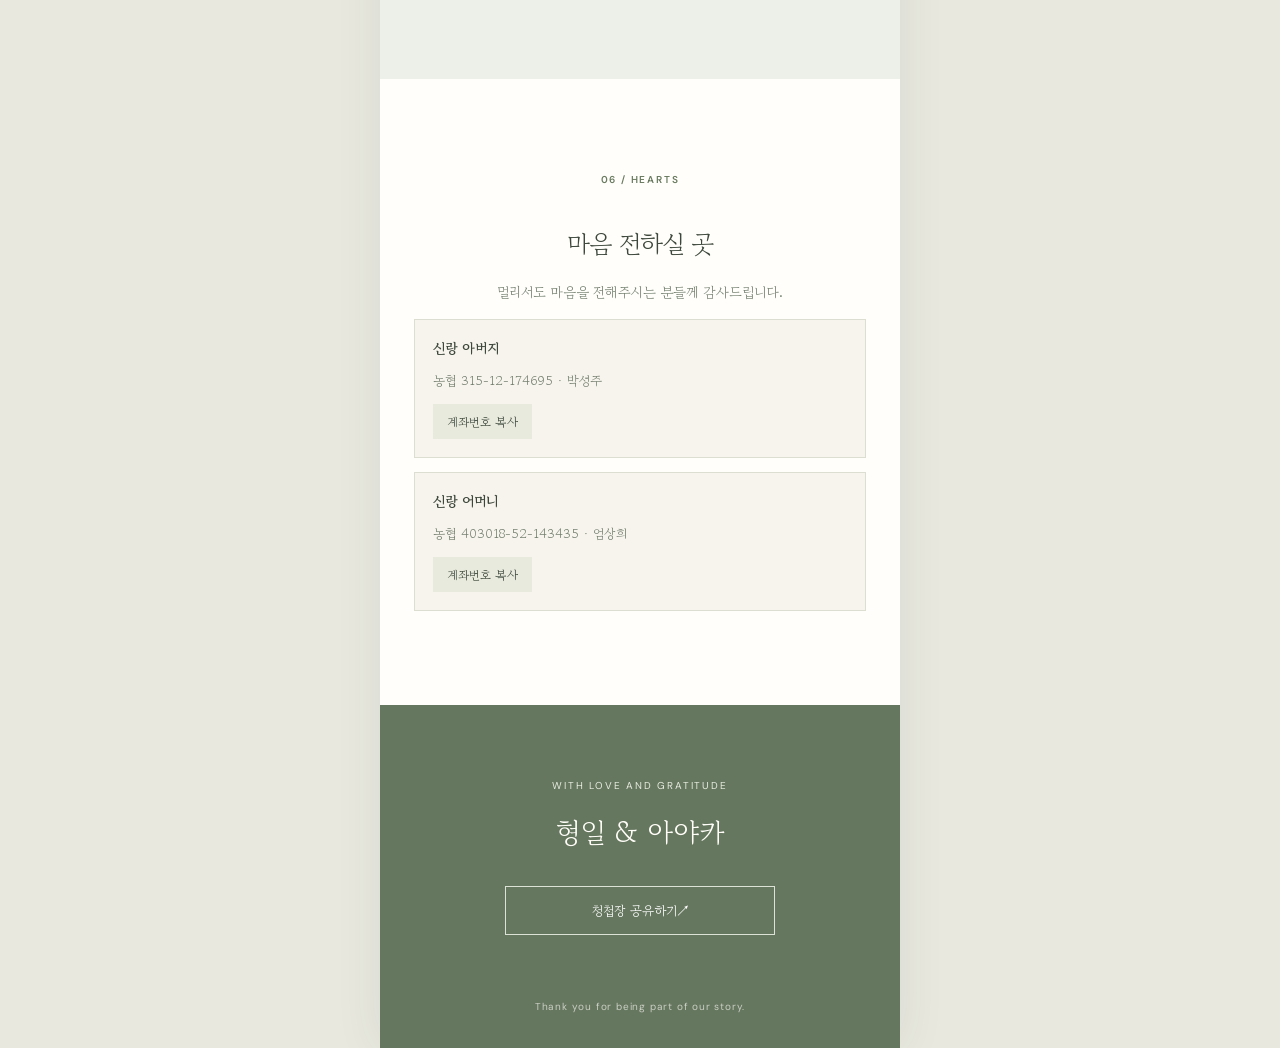
==== commit e6b6ebf6: "add: account number" ====
--- a/index.html
+++ b/index.html
@@ -4,8 +4,20 @@
   <meta charset="utf-8">
   <meta name="viewport" content="width=device-width, initial-scale=1">
   <meta name="theme-color" content="#f7f4ed">
-  <meta name="description" content="소중한 분들을 저희의 결혼식에 초대합니다.">
-  <title>모바일 청첩장</title>
+  <meta name="description" content="형일과 아야카의 결혼식에 소중한 분들을 초대합니다.">
+  <meta property="og:type" content="website">
+  <meta property="og:locale" content="ko_KR">
+  <meta property="og:title" content="형일 &amp; 아야카 | 결혼식 초대장">
+  <meta property="og:description" content="2026년 11월 29일, 저희 두 사람의 새로운 시작에 초대합니다.">
+  <meta property="og:url" content="https://park-gamza.github.io/Invitation/">
+  <meta property="og:locale:alternate" content="ja_JP">
+  <meta name="twitter:card" content="summary">
+  <meta name="twitter:title" content="형일 &amp; 아야카 | 결혼식 초대장">
+  <meta name="twitter:description" content="2026년 11월 29일, 저희 두 사람의 새로운 시작에 초대합니다.">
+  <title>형일 &amp; 아야카 | 결혼식 초대장</title>
+  <link rel="canonical" href="https://park-gamza.github.io/Invitation/">
+  <link rel="alternate" hreflang="ko" href="https://park-gamza.github.io/Invitation/">
+  <link rel="alternate" hreflang="ja" href="https://park-gamza.github.io/Invitation/ja/">
   <link rel="preconnect" href="https://fonts.googleapis.com">
   <link rel="preconnect" href="https://fonts.gstatic.com" crossorigin>
   <link href="https://fonts.googleapis.com/css2?family=DM+Sans:wght@400;500;600&family=Gowun+Batang:wght@400;700&display=swap" rel="stylesheet">
@@ -79,7 +91,12 @@
     <button class="button guestbook__more" id="guestbook-more" type="button" data-i18n="guestMore" hidden>더 보기</button>
   </section>
 
-  <section class="section accounts" id="accounts" hidden><span class="section__label">06 / HEARTS</span><h2 data-i18n="accountsTitle">마음 전하실 곳</h2><p class="subtitle" data-i18n="accountsDescription">멀리서도 마음을 전해주시는 분들께 감사드립니다.</p><div id="account-list"></div></section>
+  <section class="section accounts" id="accounts" hidden>
+    <span class="section__label">06 / HEARTS</span>
+    <h2 data-i18n="accountsTitle">마음 전하실 곳</h2>
+    <p class="subtitle" data-i18n="accountsDescription">멀리서도 마음을 전해주시는 분들께 감사드립니다.</p>
+    <div id="account-list"></div>
+  </section>
 
   <footer class="footer"><p class="eyebrow">WITH LOVE AND GRATITUDE</p><p class="footer__names"><span data-groom>박형일</span> &amp; <span data-bride>시라하시 아야카</span></p><button class="button button--footer" id="share" type="button"><span data-i18n="share">청첩장 공유하기</span> ↗</button><small>Thank you for being part of our story.</small></footer>
 </main>
--- a/css/style.css
+++ b/css/style.css
@@ -8,3 +8,5 @@
 .guestbook{background:#edf0e8}.guestbook__form{margin-top:38px;text-align:left}.guestbook__form label:not(.guestbook__honeypot){display:block;margin-bottom:18px}.guestbook__form label>span{display:block;margin-bottom:8px;font-size:13px;font-weight:700}.guestbook__form input,.guestbook__form textarea{width:100%;border:1px solid #cbd1c6;border-radius:0;background:#fffefb;color:var(--ink);padding:13px 14px;font:14px/1.7 "Gowun Batang",serif;outline:none}.guestbook__form textarea{resize:vertical;min-height:110px}.guestbook__form input:focus,.guestbook__form textarea:focus{border-color:var(--olive);box-shadow:0 0 0 2px #697a5f20}.guestbook__honeypot{position:absolute!important;left:-10000px!important;width:1px!important;height:1px!important;overflow:hidden!important}.guestbook__submit{width:100%}.guestbook__submit:disabled{opacity:.55;cursor:wait}.guestbook__status{min-height:21px;margin:10px 0 0;text-align:center;font-size:12px;color:var(--muted)}.guestbook__list{margin-top:34px;text-align:left;border-top:1px solid #cfd5ca}.guestbook__entry{padding:20px 2px;border-bottom:1px solid #cfd5ca}.guestbook__entry header{display:flex;align-items:center;justify-content:space-between;gap:16px}.guestbook__entry strong{font-size:14px}.guestbook__entry time{font:10px "DM Sans",sans-serif;color:#879083}.guestbook__entry p{margin:10px 0 0;font-size:13px;line-height:1.8;color:#606b5e;white-space:pre-wrap;overflow-wrap:anywhere}.guestbook__notice{padding:24px 0;margin:0;text-align:center;font-size:13px;line-height:1.8;color:var(--muted)}.guestbook__more{width:100%;margin-top:18px}
 /* Sliding gallery track with adjacent photo previews */
 .gallery__viewer{padding:0;background:transparent;overflow:visible;touch-action:pan-y}.gallery__window{width:100%;overflow:hidden;background:transparent}.gallery__track{display:flex;align-items:center;gap:18px;width:100%;padding:10px 0;transition:transform .52s cubic-bezier(.22,.72,.2,1);will-change:transform}.gallery__track.is-jumping{transition:none}.gallery__slide{flex:0 0 70%;aspect-ratio:4/3;padding:0;border:0;background:#111;opacity:.62;transform:scale(.95);transition:opacity .52s ease,transform .52s cubic-bezier(.22,.72,.2,1);overflow:hidden;cursor:pointer}.gallery__slide.is-clone{pointer-events:none}.gallery__slide img{display:block;width:100%;height:100%;object-fit:cover}.gallery__slide.is-active{opacity:1;transform:scale(1);cursor:default}.gallery__arrow{z-index:4;top:50%;width:42px;height:42px;border-color:#ffffff75;background:#111111a6;color:#fff;box-shadow:0 3px 12px #0004;backdrop-filter:blur(4px)}.gallery__arrow--prev{left:3px}.gallery__arrow--next{right:3px}.gallery__arrow:hover{background:#111d}.gallery__arrow:disabled{opacity:.25;cursor:default}@media(max-width:380px){.gallery__track{gap:14px}.gallery__slide{flex-basis:70%}.gallery__arrow{width:38px;height:38px}}@media(prefers-reduced-motion:reduce){.gallery__track,.gallery__slide{transition:none}}
+/* Account information */
+.account{margin-top:14px;padding:18px;border:1px solid var(--line);background:var(--paper);text-align:left}.account__label{display:block;margin-bottom:12px;font-size:14px}.account__body{padding:0;color:var(--muted);font-size:13px}.account__body p{margin:0 0 12px;line-height:1.7}.account__body button{border:0;background:#e7eadd;padding:9px 14px;color:var(--ink);font-size:12px}
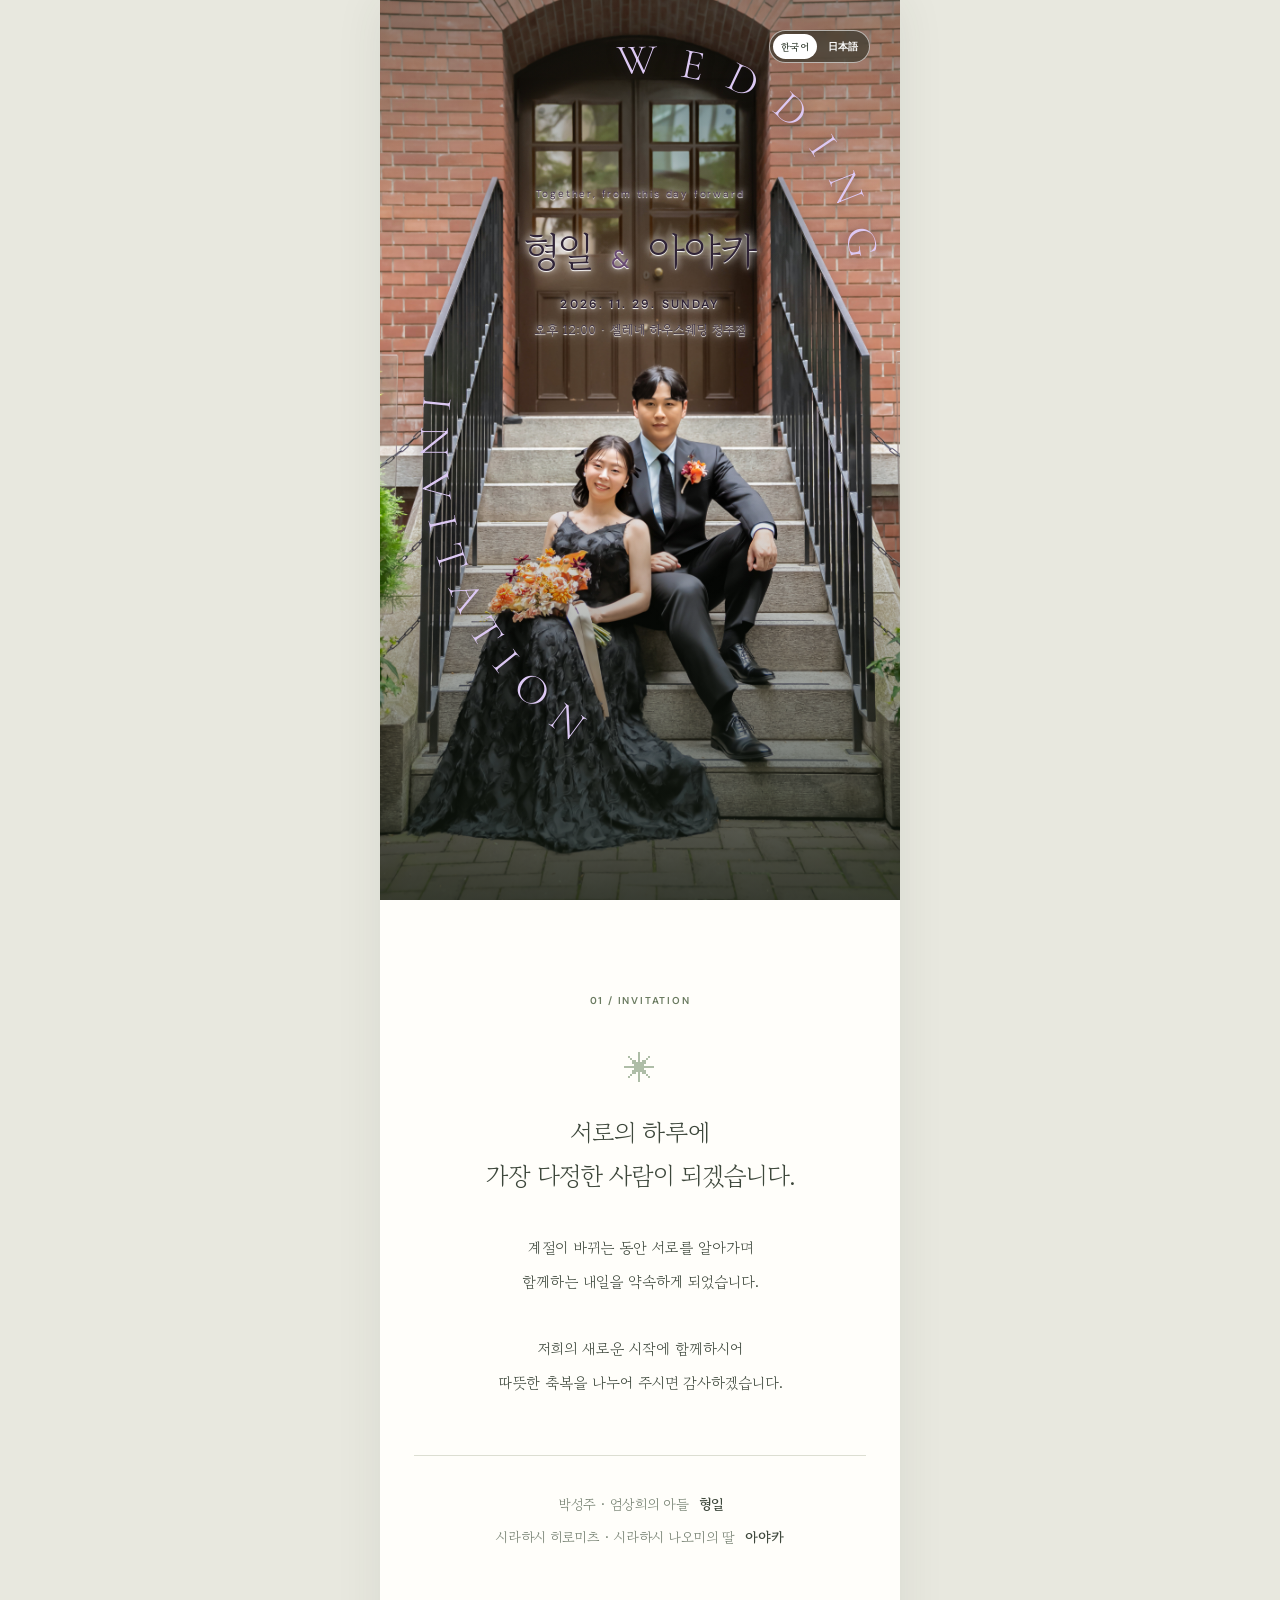
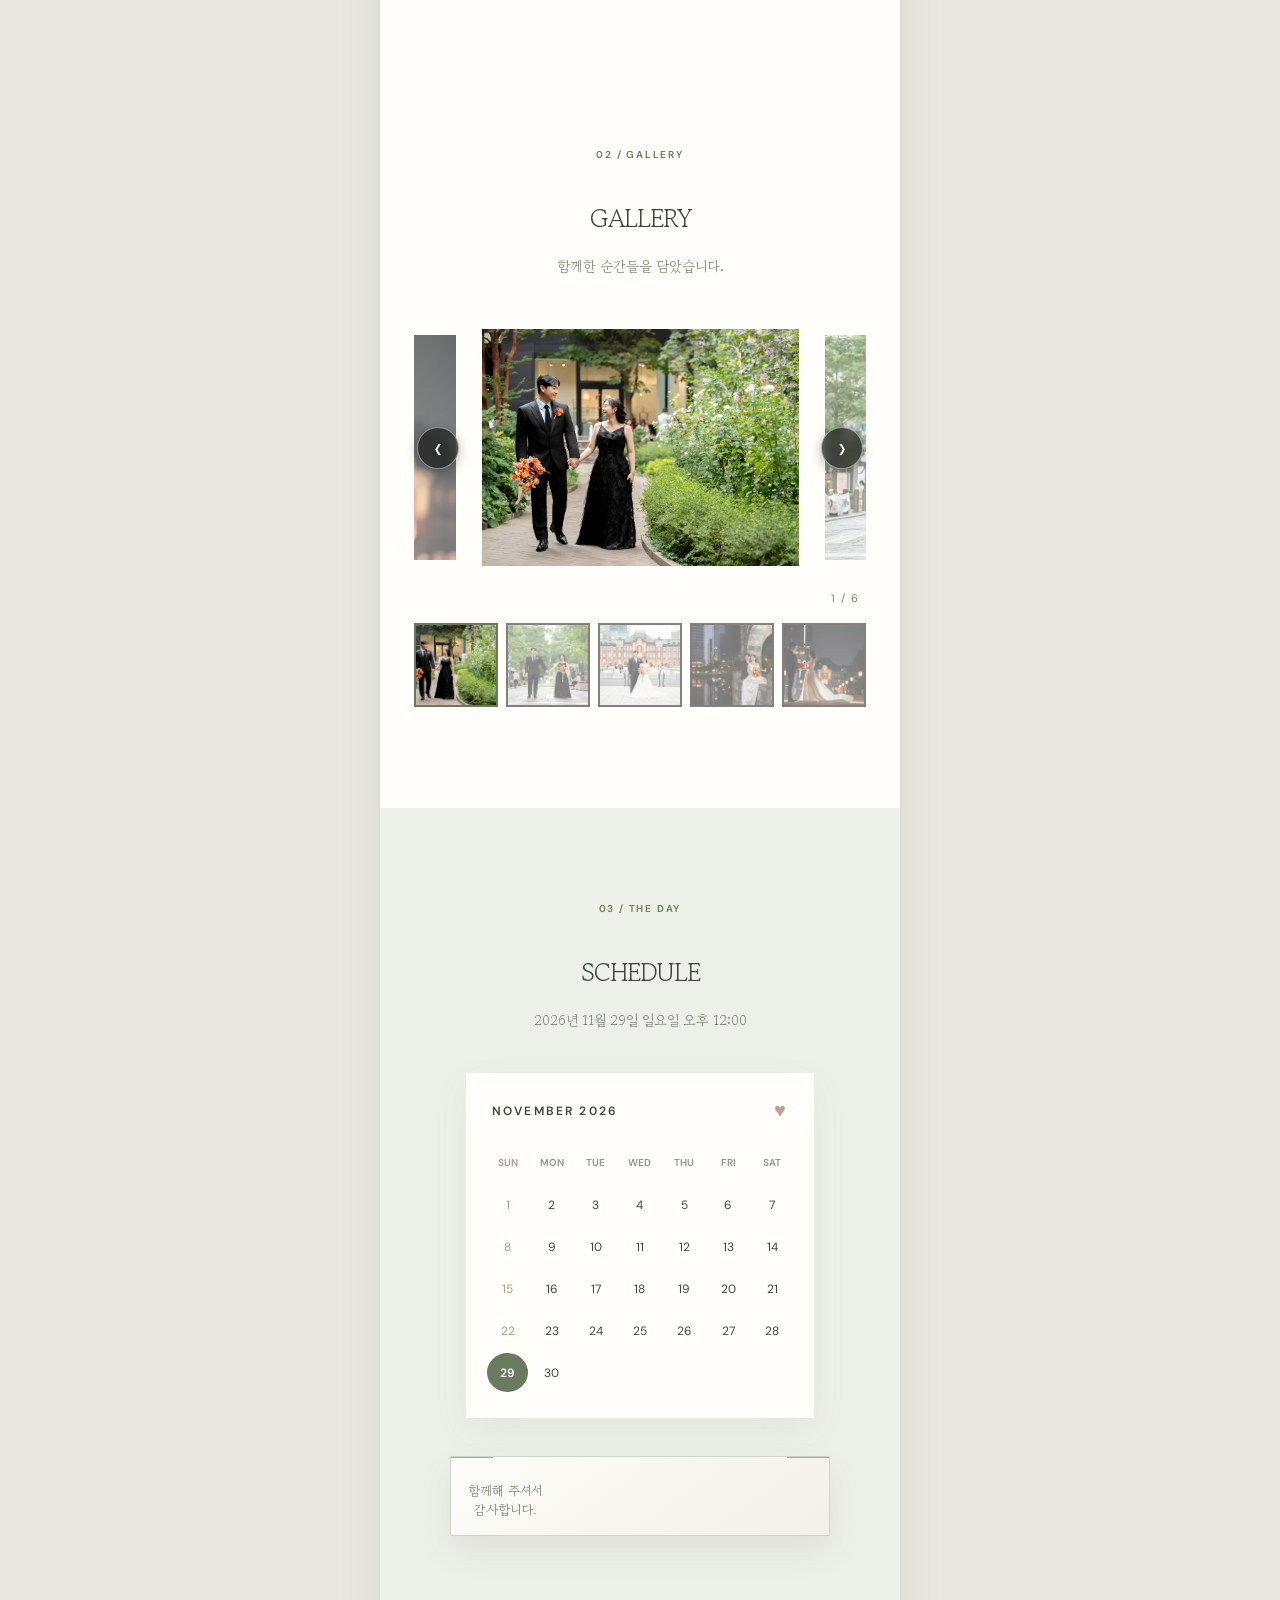
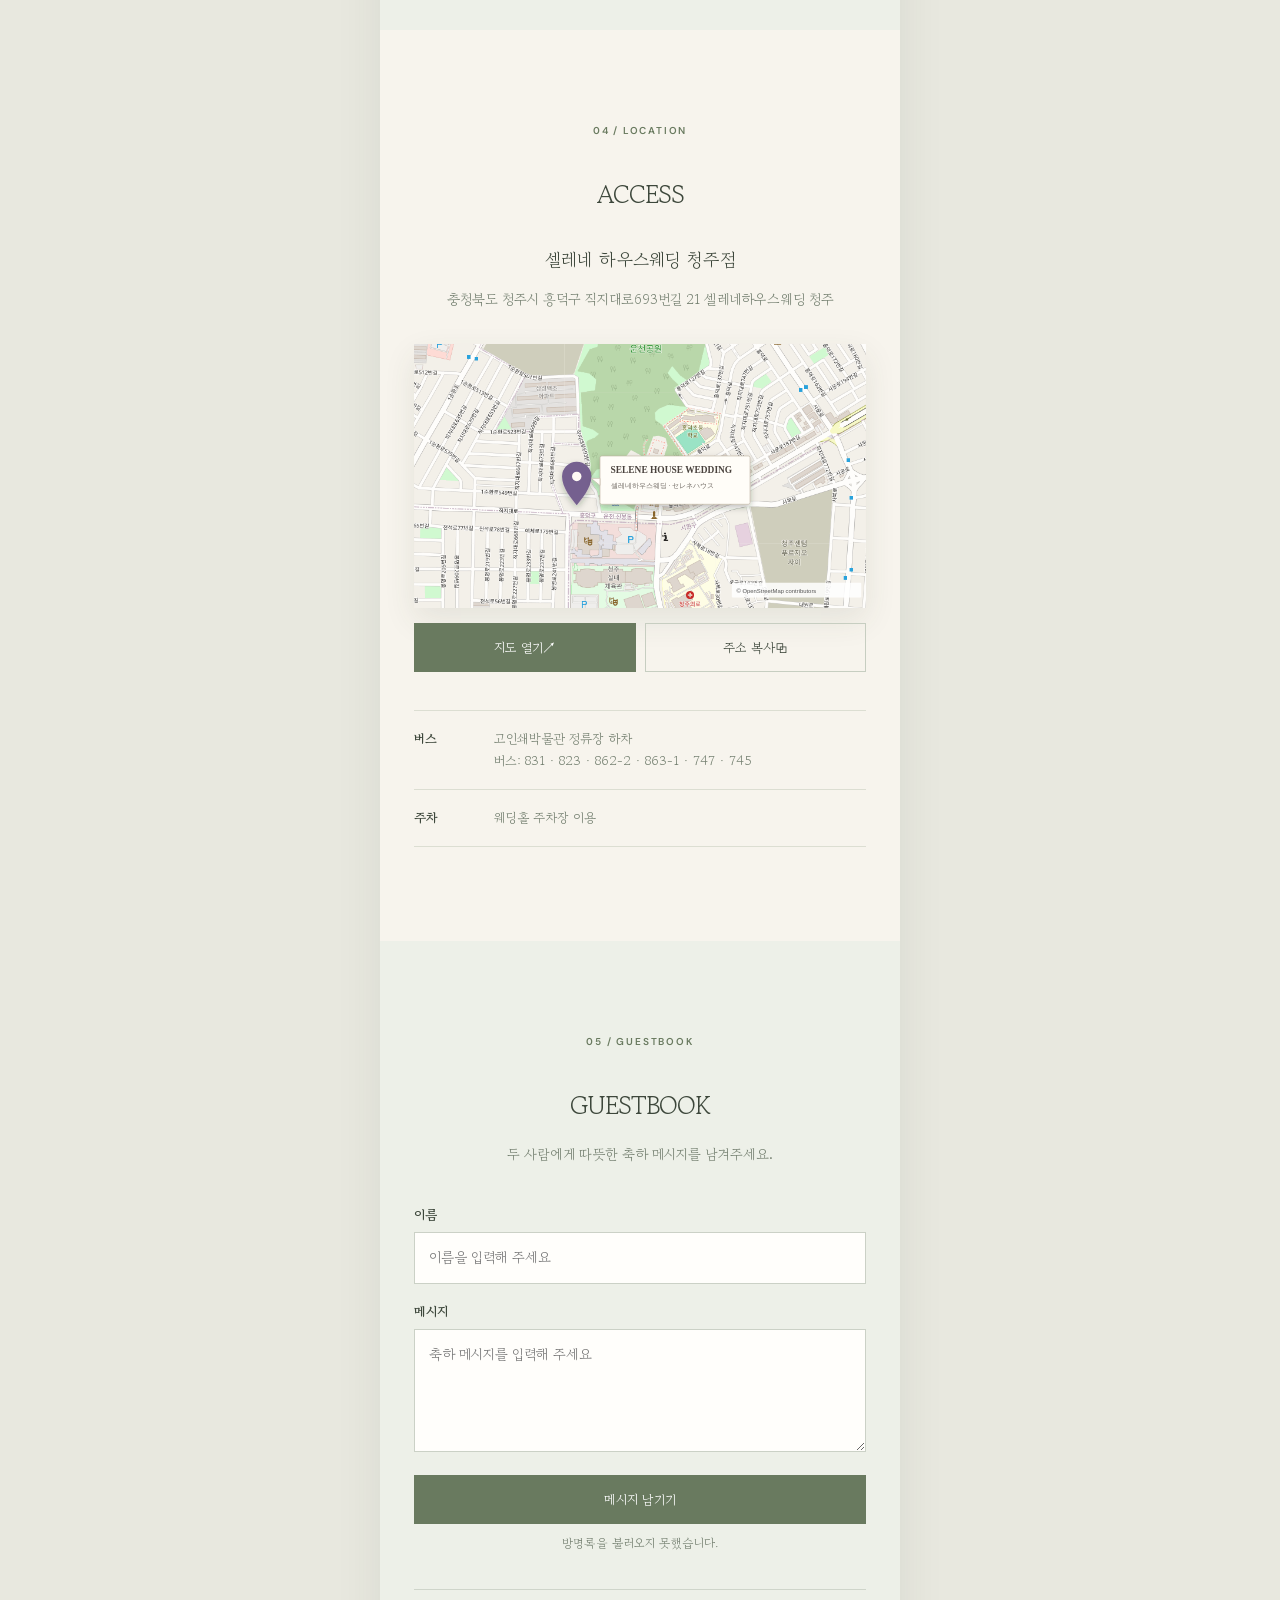
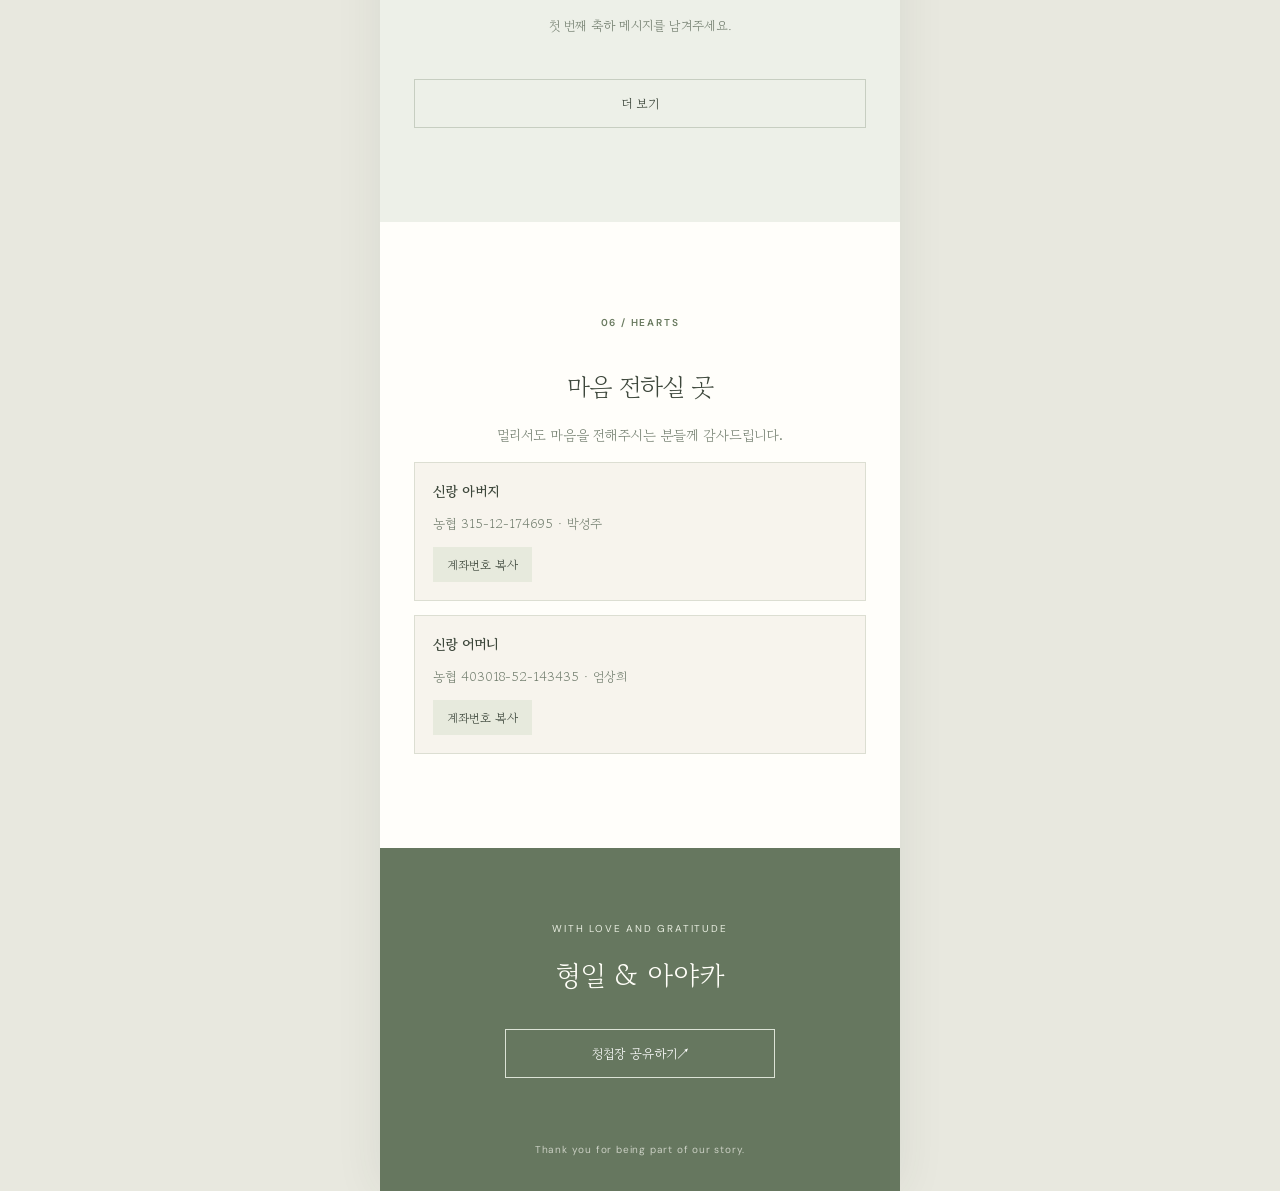
==== commit b15949c0: "refactor: change pic and setting" ====
--- a/index.html
+++ b/index.html
@@ -20,17 +20,24 @@
   <link rel="alternate" hreflang="ja" href="https://park-gamza.github.io/Invitation/ja/">
   <link rel="preconnect" href="https://fonts.googleapis.com">
   <link rel="preconnect" href="https://fonts.gstatic.com" crossorigin>
-  <link href="https://fonts.googleapis.com/css2?family=DM+Sans:wght@400;500;600&family=Gowun+Batang:wght@400;700&display=swap" rel="stylesheet">
+  <link href="https://fonts.googleapis.com/css2?family=Cormorant:wght@300&family=DM+Sans:wght@400;500;600&family=Gowun+Batang:wght@400;700&display=swap" rel="stylesheet">
   <link rel="stylesheet" href="css/style.css">
   <script src="js/main.js" defer></script>
 </head>
 <body>
 <main>
   <header class="hero">
-    <div class="hero__top"><span>WEDDING INVITATION</span><div class="hero__controls"><span id="year">2026</span><div class="language-switch" role="group" aria-label="언어 선택"><button type="button" data-lang="ko" aria-pressed="true">한국어</button><button type="button" data-lang="ja" aria-pressed="false">日本語</button></div></div></div>
-    <div class="hero__art" aria-hidden="true"><div class="sun"></div><div class="arch"></div><div class="hill"></div><span class="flower flower--a">✳</span><span class="flower flower--b">✳</span><span class="flower flower--c">✳</span></div>
+    <div class="hero__slideshow" aria-hidden="true"><span class="hero__photo hero__photo--one"></span><span class="hero__photo hero__photo--two"></span></div>
+    <div class="hero__top"><div class="hero__controls"><div class="language-switch" role="group" aria-label="언어 선택"><button type="button" data-lang="ko" aria-pressed="true">한국어</button><button type="button" data-lang="ja" aria-pressed="false">日本語</button></div></div></div>
+    <svg class="hero__curved-text" viewBox="0 0 520 900" preserveAspectRatio="none" aria-hidden="true">
+      <defs>
+        <path id="wedding-curve" d="M 232 76 C 400 57, 504 178, 466 382" />
+        <path id="invitation-curve" d="M 45 390 C 18 580, 126 750, 320 798" />
+      </defs>
+      <text class="hero__curve-word hero__curve-word--wedding" textLength="345" lengthAdjust="spacing"><textPath href="#wedding-curve" startOffset="1%">WEDDING</textPath></text>
+      <text class="hero__curve-word hero__curve-word--invitation" textLength="405" lengthAdjust="spacing"><textPath href="#invitation-curve" startOffset="1%">INVITATION</textPath></text>
+    </svg>
     <div class="hero__copy"><p class="eyebrow">Together, from this day forward</p><h1><span data-groom>박형일</span> <em>&amp;</em> <span data-bride>시라하시 아야카</span></h1><p class="hero__date" id="hero-date">2026. 11. 29. SUNDAY</p><p id="hero-place">오후 12시 · 셀레네하우스웨딩 청주점</p></div>
-    <a class="scroll" href="#invitation"><span data-i18n="scroll">SCROLL</span> <span aria-hidden="true">↓</span></a>
   </header>
 
   <section class="section invitation" id="invitation">
@@ -38,6 +45,7 @@
     <h2 data-i18n-html="invitationTitle">서로의 하루에<br>가장 다정한 사람이 되겠습니다.</h2>
     <p class="invitation__message" data-i18n-html="invitationMessage">계절이 바뀌는 동안 서로를 알아가며<br>함께하는 내일을 약속하게 되었습니다.<br><br>저희의 새로운 시작에 함께하시어<br>따뜻한 축복을 나누어 주시면 감사하겠습니다.</p>
     <div class="family"><p><span data-i18n="groomParents">박성주 · 엄상희</span><span data-i18n="sonOf">의 아들 </span><strong data-groom>박형일</strong></p><p><span data-i18n="brideParents">시라하시 히로미츠 · 시라하시 나오미</span><span data-i18n="daughterOf">의 딸 </span><strong data-bride>시라하시 아야카</strong></p></div>
+    <div class="profiles" id="profiles" hidden></div>
   </section>
 
   <section class="section gallery" id="gallery">
@@ -45,23 +53,25 @@
     <div class="gallery__viewer" tabindex="0" aria-label="사진 갤러리">
       <div class="gallery__window">
         <div class="gallery__track">
-          <button type="button" class="gallery__slide" data-gallery-index="0"><img src="assets/images/wedding-01.svg" alt="갤러리 A 사진 샘플" width="1200" height="900"></button>
-          <button type="button" class="gallery__slide" data-gallery-index="1"><img src="assets/images/wedding-02.svg" alt="갤러리 B 사진 샘플" width="1200" height="900"></button>
-          <button type="button" class="gallery__slide" data-gallery-index="2"><img src="assets/images/memory-01.svg" alt="갤러리 C 사진 샘플" width="1200" height="900"></button>
-          <button type="button" class="gallery__slide" data-gallery-index="3"><img src="assets/images/memory-02.svg" alt="갤러리 D 사진 샘플" width="1200" height="900"></button>
-          <button type="button" class="gallery__slide" data-gallery-index="4"><img src="assets/images/memory-03.svg" alt="갤러리 E 사진 샘플" width="1200" height="900"></button>
+          <button type="button" class="gallery__slide" data-gallery-index="0"><img src="assets/images/gallary-1.jpg" alt="갤러리 사진 1"></button>
+          <button type="button" class="gallery__slide" data-gallery-index="1"><img src="assets/images/gallary-2.jpg" alt="갤러리 사진 2"></button>
+          <button type="button" class="gallery__slide" data-gallery-index="2"><img src="assets/images/gallary-3.jpg" alt="갤러리 사진 3"></button>
+          <button type="button" class="gallery__slide" data-gallery-index="3"><img src="assets/images/gallary-4.jpg" alt="갤러리 사진 4"></button>
+          <button type="button" class="gallery__slide" data-gallery-index="4"><img src="assets/images/gallary-5.jpg" alt="갤러리 사진 5"></button>
+          <button type="button" class="gallery__slide" data-gallery-index="5"><img src="assets/images/gallary-6.jpg" alt="갤러리 사진 6"></button>
         </div>
       </div>
       <button type="button" class="gallery__arrow gallery__arrow--prev" aria-label="이전 사진">‹</button>
       <button type="button" class="gallery__arrow gallery__arrow--next" aria-label="다음 사진">›</button>
     </div>
-    <p class="gallery__caption"><span class="gallery__name">GALLERY A</span><span class="gallery__count">1 / 5</span></p>
+    <p class="gallery__caption"><span class="gallery__count">1 / 6</span></p>
     <div class="gallery__thumbnails" aria-label="전체 사진 목록">
-      <button type="button" class="gallery__thumbnail is-active" data-gallery-index="0" aria-current="true"><img src="assets/images/wedding-01.svg" alt="갤러리 A 썸네일"></button>
-      <button type="button" class="gallery__thumbnail" data-gallery-index="1"><img src="assets/images/wedding-02.svg" alt="갤러리 B 썸네일"></button>
-      <button type="button" class="gallery__thumbnail" data-gallery-index="2"><img src="assets/images/memory-01.svg" alt="갤러리 C 썸네일"></button>
-      <button type="button" class="gallery__thumbnail" data-gallery-index="3"><img src="assets/images/memory-02.svg" alt="갤러리 D 썸네일"></button>
-      <button type="button" class="gallery__thumbnail" data-gallery-index="4"><img src="assets/images/memory-03.svg" alt="갤러리 E 썸네일"></button>
+      <button type="button" class="gallery__thumbnail is-active" data-gallery-index="0" aria-current="true"><img src="assets/images/gallary-1.jpg" alt="갤러리 사진 1 썸네일"></button>
+      <button type="button" class="gallery__thumbnail" data-gallery-index="1"><img src="assets/images/gallary-2.jpg" alt="갤러리 사진 2 썸네일"></button>
+      <button type="button" class="gallery__thumbnail" data-gallery-index="2"><img src="assets/images/gallary-3.jpg" alt="갤러리 사진 3 썸네일"></button>
+      <button type="button" class="gallery__thumbnail" data-gallery-index="3"><img src="assets/images/gallary-4.jpg" alt="갤러리 사진 4 썸네일"></button>
+      <button type="button" class="gallery__thumbnail" data-gallery-index="4"><img src="assets/images/gallary-5.jpg" alt="갤러리 사진 5 썸네일"></button>
+      <button type="button" class="gallery__thumbnail" data-gallery-index="5"><img src="assets/images/gallary-6.jpg" alt="갤러리 사진 6 썸네일"></button>
     </div>
   </section>
 
@@ -73,7 +83,7 @@
 
   <section class="section location" id="location">
     <span class="section__label">04 / LOCATION</span><h2 data-i18n="locationTitle">오시는 길</h2><p class="location__venue" id="venue"></p><p class="subtitle" id="address"></p>
-    <div class="location__art" aria-hidden="true"><span>✳</span>SEE YOU THERE</div>
+    <a class="location__art" id="location-map-link" target="_blank" rel="noopener noreferrer"><img id="location-map-image" src="assets/images/location-map.svg" alt="셀레네 하우스웨딩 청주점 주변 지도"></a>
     <div class="buttons"><a class="button button--filled" id="map-link" target="_blank" rel="noopener noreferrer"><span data-i18n="openMap">지도 열기</span> ↗</a><button class="button" id="copy-address" type="button"><span data-i18n="copyAddress">주소 복사</span> ⧉</button></div>
     <div class="transport"><div><strong data-i18n="busLabel">버스</strong><span id="bus"></span></div><div><strong data-i18n="parkingLabel">주차</strong><span id="parking"></span></div></div>
   </section>
@@ -91,6 +101,13 @@
     <button class="button guestbook__more" id="guestbook-more" type="button" data-i18n="guestMore" hidden>더 보기</button>
   </section>
 
+  <section class="section departure-guide" id="departure-guide" hidden>
+    <span class="section__label">06 / DEPARTURE</span>
+    <span class="departure-guide__icon" aria-hidden="true">✈</span>
+    <h2 data-i18n="departureTitle">当日ご帰国される皆さまへ</h2>
+    <p class="departure-guide__message" data-i18n-html="departureMessage">当日ご帰国予定の方は、<br><strong>13時50分までに式場入口</strong>へお集まりください。<br>空港までご案内いたします。</p>
+  </section>
+
   <section class="section accounts" id="accounts" hidden>
     <span class="section__label">06 / HEARTS</span>
     <h2 data-i18n="accountsTitle">마음 전하실 곳</h2>
@@ -100,6 +117,12 @@
 
   <footer class="footer"><p class="eyebrow">WITH LOVE AND GRATITUDE</p><p class="footer__names"><span data-groom>박형일</span> &amp; <span data-bride>시라하시 아야카</span></p><button class="button button--footer" id="share" type="button"><span data-i18n="share">청첩장 공유하기</span> ↗</button><small>Thank you for being part of our story.</small></footer>
 </main>
+<div class="lightbox" id="gallery-lightbox" role="dialog" aria-modal="true" hidden>
+  <button class="lightbox__close" id="lightbox-close" type="button">×</button>
+  <button class="lightbox__arrow lightbox__arrow--prev" id="lightbox-prev" type="button">‹</button>
+  <figure class="lightbox__figure"><img id="lightbox-image" src="" alt=""><figcaption id="lightbox-count"></figcaption></figure>
+  <button class="lightbox__arrow lightbox__arrow--next" id="lightbox-next" type="button">›</button>
+</div>
 <div class="toast" id="toast" role="status" aria-live="polite"></div>
 </body>
 </html>
--- a/css/style.css
+++ b/css/style.css
@@ -3,10 +3,24 @@
 #bus{white-space:pre-line}
 .gallery{background:#fffefa}.gallery__group{margin-top:42px}.gallery__group+.gallery__group{margin-top:66px}.gallery__group h3{font-size:16px;font-weight:400;margin:0 0 18px}.gallery__viewport{display:flex;width:100%;overflow-x:auto;scroll-snap-type:x mandatory;scrollbar-width:none;overscroll-behavior-inline:contain;-webkit-overflow-scrolling:touch;background:#111}.gallery__viewport::-webkit-scrollbar{display:none}.gallery__viewport img{display:block;flex:0 0 100%;width:100%;height:auto;aspect-ratio:4/5;object-fit:cover;scroll-snap-align:start;scroll-snap-stop:always}.gallery__nav{display:flex;align-items:center;justify-content:center;gap:24px;margin-top:16px;font:12px "DM Sans",sans-serif;color:var(--muted)}.gallery__nav button{width:38px;height:38px;border:1px solid var(--line);border-radius:50%;background:transparent;color:var(--ink);font-size:17px;cursor:pointer}.gallery__nav button:disabled{opacity:.35;cursor:default}.gallery__count{min-width:40px}
 /* Single gallery viewer */
-.gallery__viewer{position:relative;margin-top:40px;background:#111;overflow:hidden;outline:none}.gallery__main-image{display:block;width:100%;aspect-ratio:4/5;object-fit:cover}.gallery__letter{position:absolute;top:14px;left:14px;display:grid;place-items:center;width:34px;height:34px;border:1px solid #ffffff70;border-radius:50%;background:#11111180;color:#fff;font:500 12px "DM Sans",sans-serif;backdrop-filter:blur(4px)}.gallery__arrow{position:absolute;top:50%;z-index:2;width:43px;height:43px;border:1px solid #ffffff75;border-radius:50%;background:#11111180;color:#fff;font:300 32px/1 "DM Sans",sans-serif;transform:translateY(-50%);backdrop-filter:blur(4px);box-shadow:0 3px 12px #0004}.gallery__arrow--prev{left:12px}.gallery__arrow--next{right:12px}.gallery__arrow:hover{background:#111c}.gallery__caption{display:flex;justify-content:space-between;align-items:center;margin:14px 1px 18px;font:11px "DM Sans",sans-serif;letter-spacing:.13em;color:var(--muted)}.gallery__thumbnails{display:flex;gap:8px;width:100%;overflow-x:auto;padding:0 0 7px;scrollbar-width:thin;scrollbar-color:#b8bdae transparent;overscroll-behavior-inline:contain}.gallery__thumbnail{position:relative;flex:0 0 calc((100% - 32px)/5);min-width:58px;padding:0;border:2px solid transparent;background:#111;opacity:.52;transition:opacity .2s,border-color .2s}.gallery__thumbnail img{display:block;width:100%;aspect-ratio:1/1;object-fit:cover}.gallery__thumbnail span{position:absolute;right:4px;bottom:3px;color:#fff;font:600 9px "DM Sans",sans-serif;text-shadow:0 1px 3px #000}.gallery__thumbnail.is-active{border-color:var(--olive);opacity:1}@media(prefers-reduced-motion:reduce){.gallery__thumbnail{transition:none}}
+.gallery__viewer{position:relative;margin-top:40px;background:#111;overflow:hidden;outline:none}.gallery__main-image{display:block;width:100%;aspect-ratio:4/5;object-fit:cover}.gallery__letter{position:absolute;top:14px;left:14px;display:grid;place-items:center;width:34px;height:34px;border:1px solid #ffffff70;border-radius:50%;background:#11111180;color:#fff;font:500 12px "DM Sans",sans-serif;backdrop-filter:blur(4px)}.gallery__arrow{position:absolute;top:50%;z-index:2;width:43px;height:43px;border:1px solid #ffffff75;border-radius:50%;background:#11111180;color:#fff;font:300 32px/1 "DM Sans",sans-serif;transform:translateY(-50%);backdrop-filter:blur(4px);box-shadow:0 3px 12px #0004}.gallery__arrow--prev{left:12px}.gallery__arrow--next{right:12px}.gallery__arrow:hover{background:#111c}.gallery__caption{display:flex;justify-content:flex-end;align-items:center;margin:14px 1px 18px;font:11px "DM Sans",sans-serif;letter-spacing:.13em;color:var(--muted)}.gallery__thumbnails{display:flex;gap:8px;width:100%;overflow-x:auto;padding:0 0 7px;scroll-behavior:smooth;scrollbar-width:thin;scrollbar-color:#b8bdae transparent;overscroll-behavior-inline:contain}.gallery__thumbnail{position:relative;flex:0 0 calc((100% - 32px)/5);min-width:58px;padding:0;border:2px solid transparent;background:#111;opacity:.52;transition:opacity .2s,border-color .2s}.gallery__thumbnail img{display:block;width:100%;aspect-ratio:1/1;object-fit:cover}.gallery__thumbnail span{position:absolute;right:4px;bottom:3px;color:#fff;font:600 9px "DM Sans",sans-serif;text-shadow:0 1px 3px #000}.gallery__thumbnail.is-active{border-color:var(--olive);opacity:1}@media(prefers-reduced-motion:reduce){.gallery__thumbnail{transition:none}.gallery__thumbnails{scroll-behavior:auto}}
 /* Guestbook */
 .guestbook{background:#edf0e8}.guestbook__form{margin-top:38px;text-align:left}.guestbook__form label:not(.guestbook__honeypot){display:block;margin-bottom:18px}.guestbook__form label>span{display:block;margin-bottom:8px;font-size:13px;font-weight:700}.guestbook__form input,.guestbook__form textarea{width:100%;border:1px solid #cbd1c6;border-radius:0;background:#fffefb;color:var(--ink);padding:13px 14px;font:14px/1.7 "Gowun Batang",serif;outline:none}.guestbook__form textarea{resize:vertical;min-height:110px}.guestbook__form input:focus,.guestbook__form textarea:focus{border-color:var(--olive);box-shadow:0 0 0 2px #697a5f20}.guestbook__honeypot{position:absolute!important;left:-10000px!important;width:1px!important;height:1px!important;overflow:hidden!important}.guestbook__submit{width:100%}.guestbook__submit:disabled{opacity:.55;cursor:wait}.guestbook__status{min-height:21px;margin:10px 0 0;text-align:center;font-size:12px;color:var(--muted)}.guestbook__list{margin-top:34px;text-align:left;border-top:1px solid #cfd5ca}.guestbook__entry{padding:20px 2px;border-bottom:1px solid #cfd5ca}.guestbook__entry header{display:flex;align-items:center;justify-content:space-between;gap:16px}.guestbook__entry strong{font-size:14px}.guestbook__entry time{font:10px "DM Sans",sans-serif;color:#879083}.guestbook__entry p{margin:10px 0 0;font-size:13px;line-height:1.8;color:#606b5e;white-space:pre-wrap;overflow-wrap:anywhere}.guestbook__notice{padding:24px 0;margin:0;text-align:center;font-size:13px;line-height:1.8;color:var(--muted)}.guestbook__more{width:100%;margin-top:18px}
 /* Sliding gallery track with adjacent photo previews */
 .gallery__viewer{padding:0;background:transparent;overflow:visible;touch-action:pan-y}.gallery__window{width:100%;overflow:hidden;background:transparent}.gallery__track{display:flex;align-items:center;gap:18px;width:100%;padding:10px 0;transition:transform .52s cubic-bezier(.22,.72,.2,1);will-change:transform}.gallery__track.is-jumping{transition:none}.gallery__slide{flex:0 0 70%;aspect-ratio:4/3;padding:0;border:0;background:#111;opacity:.62;transform:scale(.95);transition:opacity .52s ease,transform .52s cubic-bezier(.22,.72,.2,1);overflow:hidden;cursor:pointer}.gallery__slide.is-clone{pointer-events:none}.gallery__slide img{display:block;width:100%;height:100%;object-fit:cover}.gallery__slide.is-active{opacity:1;transform:scale(1);cursor:default}.gallery__arrow{z-index:4;top:50%;width:42px;height:42px;border-color:#ffffff75;background:#111111a6;color:#fff;box-shadow:0 3px 12px #0004;backdrop-filter:blur(4px)}.gallery__arrow--prev{left:3px}.gallery__arrow--next{right:3px}.gallery__arrow:hover{background:#111d}.gallery__arrow:disabled{opacity:.25;cursor:default}@media(max-width:380px){.gallery__track{gap:14px}.gallery__slide{flex-basis:70%}.gallery__arrow{width:38px;height:38px}}@media(prefers-reduced-motion:reduce){.gallery__track,.gallery__slide{transition:none}}
 /* Account information */
 .account{margin-top:14px;padding:18px;border:1px solid var(--line);background:var(--paper);text-align:left}.account__label{display:block;margin-bottom:12px;font-size:14px}.account__body{padding:0;color:var(--muted);font-size:13px}.account__body p{margin:0 0 12px;line-height:1.7}.account__body button{border:0;background:#e7eadd;padding:9px 14px;color:var(--ink);font-size:12px}
+/* Hero photo */
+.hero{color:#fff;background:#3f493d}.hero__slideshow,.hero__photo{position:absolute;inset:0}.hero__slideshow{z-index:0;overflow:hidden}.hero__photo{background-position:center;background-size:cover;will-change:opacity}.hero__photo--one{background-image:linear-gradient(180deg,#17201759 0%,transparent 30%,transparent 52%,#11190fcc 100%),url("../assets/images/screen-1.jpg")}.hero__photo--two{background-image:linear-gradient(180deg,#17201759 0%,transparent 30%,transparent 52%,#11190fcc 100%),url("../assets/images/screen-2.jpg");opacity:0;animation:hero-photo-crossfade 6s ease-in-out infinite}.hero__copy{background:none;text-shadow:0 2px 12px #000b}.hero__copy .eyebrow,.hero__copy>p:last-child,.scroll{color:#fff}.hero h1 em{color:#f1eadf}.hero__top{text-shadow:0 1px 8px #000c}.language-switch{border-color:#ffffff99;background:#17201780;backdrop-filter:blur(5px)}.language-switch button{color:#fff}.language-switch button[aria-pressed="true"]{background:#fff;color:var(--ink)}@keyframes hero-photo-crossfade{0%,40%,100%{opacity:0}50%,90%{opacity:1}}@media(prefers-reduced-motion:reduce){.hero__photo--two{display:none;animation:none}}
+/* Curved hero lettering */
+.hero__controls{margin-left:auto}.hero__curved-text{position:absolute;inset:0;z-index:1;width:100%;height:100%;overflow:visible;pointer-events:none}.hero__curved-text text{fill:#ddc9f4;font:300 43px "Cormorant",serif;letter-spacing:.22em;filter:drop-shadow(0 2px 6px #241b2daa)}.hero__copy{position:absolute;top:29%;right:42px;left:42px;margin:0;padding:22px 16px 18px;transform:translateY(-50%);background:transparent;color:#302437;text-shadow:0 1px 1px #fff,0 0 7px #fffffff2,0 0 15px #ffffffb3}.hero__copy .eyebrow{color:#49384f}.hero__copy>p:last-child{color:#3f3344}.hero h1 em{color:#694b73}@media(max-width:380px){.hero__curved-text text{font-size:39px;letter-spacing:.18em}.hero__copy{right:25px;left:25px;padding-right:12px;padding-left:12px}}
+/* Live wedding countdown */
+.countdown{position:relative;display:grid;grid-template-columns:repeat(4,1fr);gap:9px;max-width:380px;margin:38px auto 0;padding:24px 14px 16px;border:1px solid #cdd5c7;background:linear-gradient(145deg,#fffefbe6,#f4f0e8cc);box-shadow:0 15px 34px #4e5d4917}.countdown::before,.countdown::after{content:"";position:absolute;top:0;width:42px;height:1px;background:#9cac93}.countdown::before{left:0}.countdown::after{right:0}.countdown__title{grid-column:1/-1;display:flex;align-items:center;justify-content:center;gap:10px;margin:-31px auto 9px;padding:0 12px;background:#edf0e8;color:var(--olive);font:600 9px "DM Sans",sans-serif;letter-spacing:.18em;white-space:nowrap}.countdown__title span{color:#b38993;font-size:14px;letter-spacing:0}.countdown__unit{position:relative;display:flex;min-width:0;flex-direction:column;align-items:center;padding:15px 2px 12px;border:1px solid #dce1d7;background:#fffefa;box-shadow:0 5px 13px #52604d0d}.countdown__unit::after{content:"";position:absolute;right:-7px;top:27px;width:4px;height:4px;border-radius:50%;background:#aab5a4;box-shadow:0 8px 0 #aab5a4}.countdown__unit:last-child::after{display:none}.countdown__unit strong{margin:0;color:var(--ink);font:400 clamp(22px,6.5vw,30px) "Cormorant",serif;line-height:1;font-variant-numeric:tabular-nums}.countdown__unit>span{margin-top:9px;color:var(--muted);font:600 clamp(7px,2vw,9px) "DM Sans",sans-serif;letter-spacing:.07em;text-transform:uppercase}@media(max-width:380px){.countdown{gap:6px;padding-right:9px;padding-left:9px}.countdown__unit::after{right:-5px}.countdown__title{letter-spacing:.13em}}
+/* Japanese profile cards */
+.family[hidden],.profiles[hidden]{display:none}.profiles{display:grid;gap:48px;margin-top:52px;text-align:left}.profile{border-top:1px solid var(--line);padding-top:28px}.profile__photo{display:block;width:min(62vw,260px);aspect-ratio:1;height:auto;margin:8px auto 30px;border:5px solid #fffdf8;border-radius:50%;outline:1px solid #b9a98f;object-fit:cover;object-position:center 24%;box-shadow:0 0 0 8px #ebe4d8,0 14px 30px #4b43351f}.profile__role{display:block;margin-top:20px;color:var(--olive);font:600 9px "DM Sans",sans-serif;letter-spacing:.2em}.profile h3{margin:5px 0 20px;font:500 29px "Cormorant",serif}.profile dl{display:grid;grid-template-columns:76px 1fr;margin:0;border-top:1px solid var(--line);font-size:13px;line-height:1.75}.profile dt,.profile dd{margin:0;padding:11px 0;border-bottom:1px solid var(--line)}.profile dt{color:var(--muted)}.profile dd{overflow-wrap:anywhere}.profile dd:last-child{white-space:pre-wrap}
+/* Fullscreen gallery viewer */
+.gallery__slide.is-active{cursor:zoom-in}body.lightbox-open{overflow:hidden}.lightbox[hidden]{display:none}.lightbox{position:fixed;inset:0;z-index:100;display:grid;grid-template-columns:52px minmax(0,1fr) 52px;align-items:center;background:#111111f2;backdrop-filter:blur(8px);touch-action:pan-y}.lightbox__figure{display:flex;min-width:0;height:100%;margin:0;padding:58px 0 36px;flex-direction:column;align-items:center;justify-content:center}.lightbox__figure img{display:block;max-width:100%;max-height:calc(100dvh - 120px);object-fit:contain;box-shadow:0 12px 42px #0008}.lightbox__figure figcaption{margin-top:14px;color:#ddd;font:500 11px "DM Sans",sans-serif;letter-spacing:.14em}.lightbox__close,.lightbox__arrow{position:relative;z-index:2;border:1px solid #ffffff66;border-radius:50%;background:#1118;color:#fff}.lightbox__close{position:absolute;top:max(18px,env(safe-area-inset-top));right:18px;width:42px;height:42px;font:300 29px/1 "DM Sans",sans-serif}.lightbox__arrow{width:42px;height:42px;justify-self:center;font:300 31px/1 "DM Sans",sans-serif}.lightbox button:hover{background:#ffffff20}@media(max-width:380px){.lightbox{grid-template-columns:44px minmax(0,1fr) 44px}.lightbox__arrow{width:36px;height:36px}.lightbox__figure{padding-right:2px;padding-left:2px}}
+/* Japanese same-day departure notice */
+.departure-guide[hidden]{display:none}.departure-guide{background:#f3eee6}.departure-guide__icon{display:grid;width:58px;height:58px;margin:0 auto 25px;place-items:center;border:1px solid #b9a98f;border-radius:50%;color:#7a6a55;font:25px sans-serif;transform:rotate(-12deg)}.departure-guide__message{margin:30px auto 0;padding:25px 18px;border-top:1px solid #d8cdbd;border-bottom:1px solid #d8cdbd;color:#645d55;font-size:14px;line-height:2.1}.departure-guide__message strong{color:var(--ink);font-weight:700}
+/* Venue area map */
+.location__art{display:block;height:auto;margin:32px 0 15px;background:none;overflow:hidden;box-shadow:0 12px 30px #3b493719;transition:transform .2s,box-shadow .2s}.location__art img{display:block;width:100%;height:auto;aspect-ratio:12/7;object-fit:cover}.location__art:hover{transform:translateY(-2px);box-shadow:0 16px 34px #3b493726}@media(prefers-reduced-motion:reduce){.location__art{transition:none}}
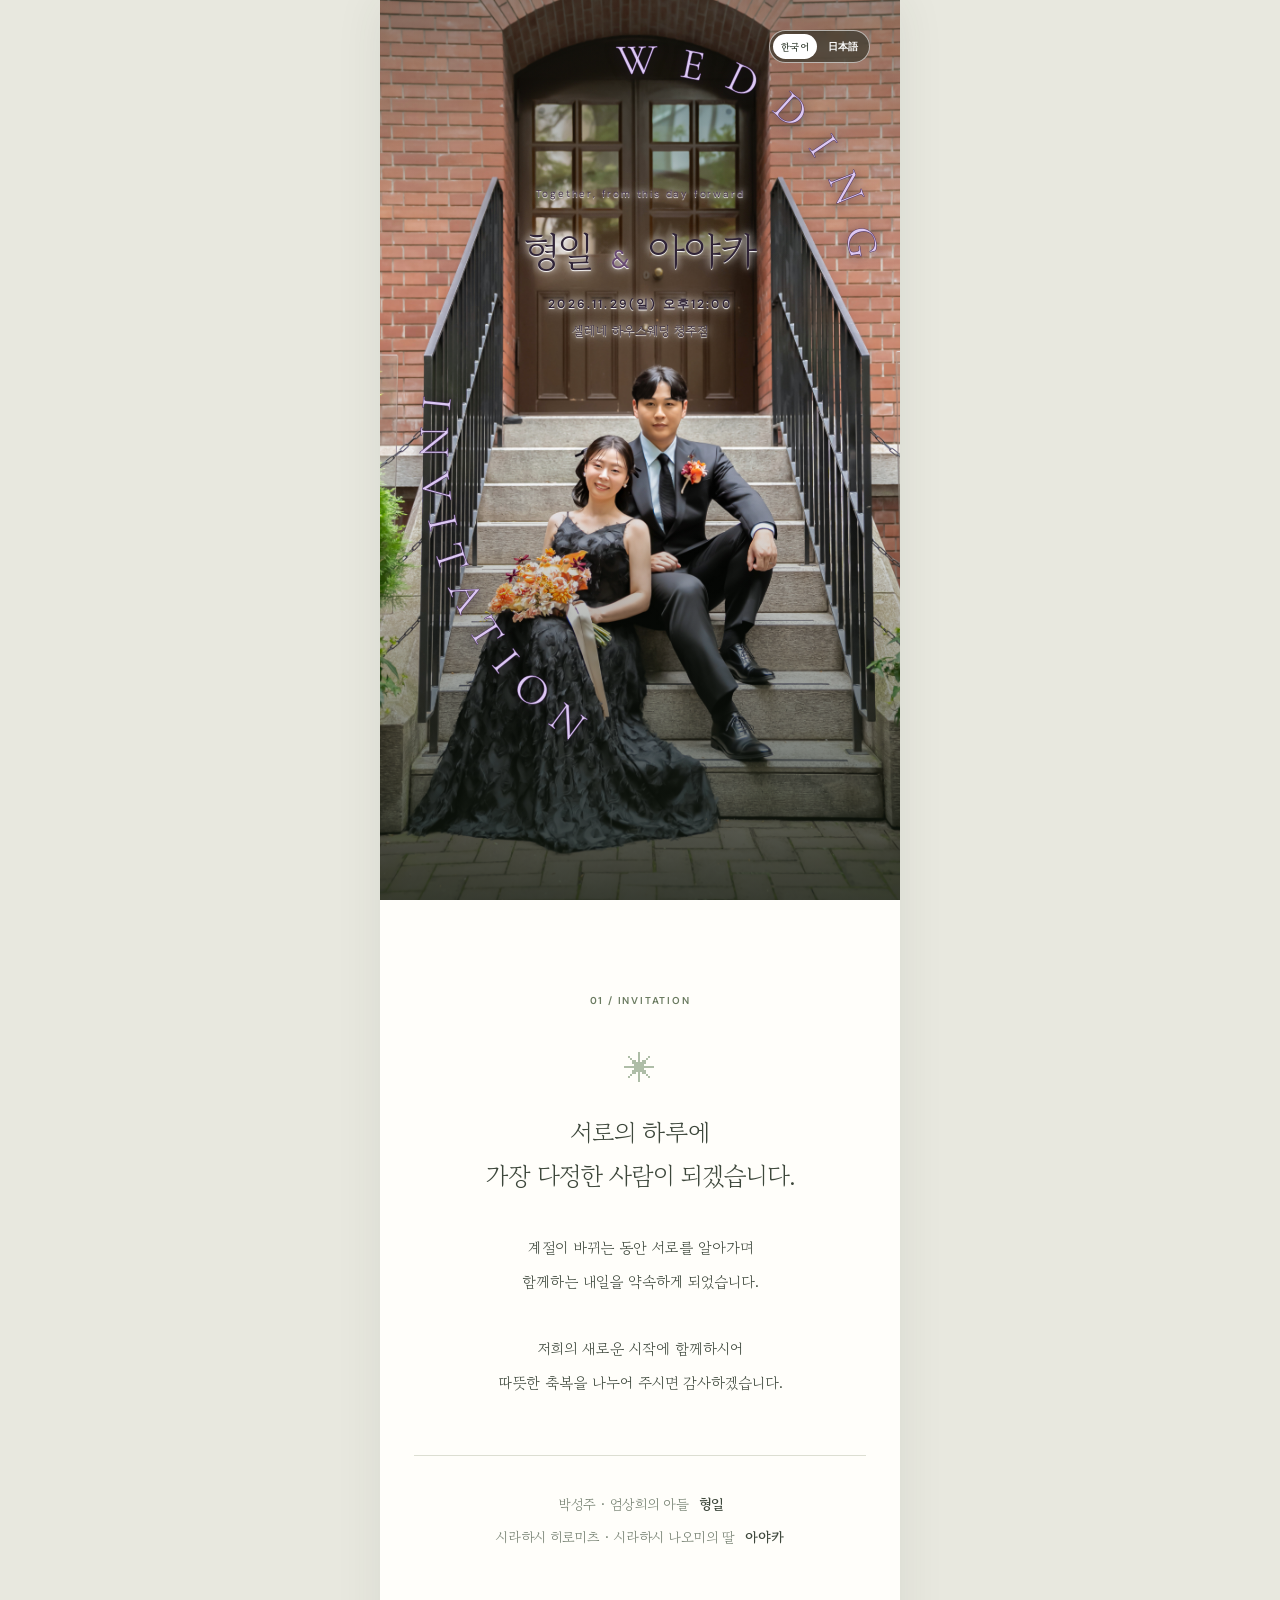
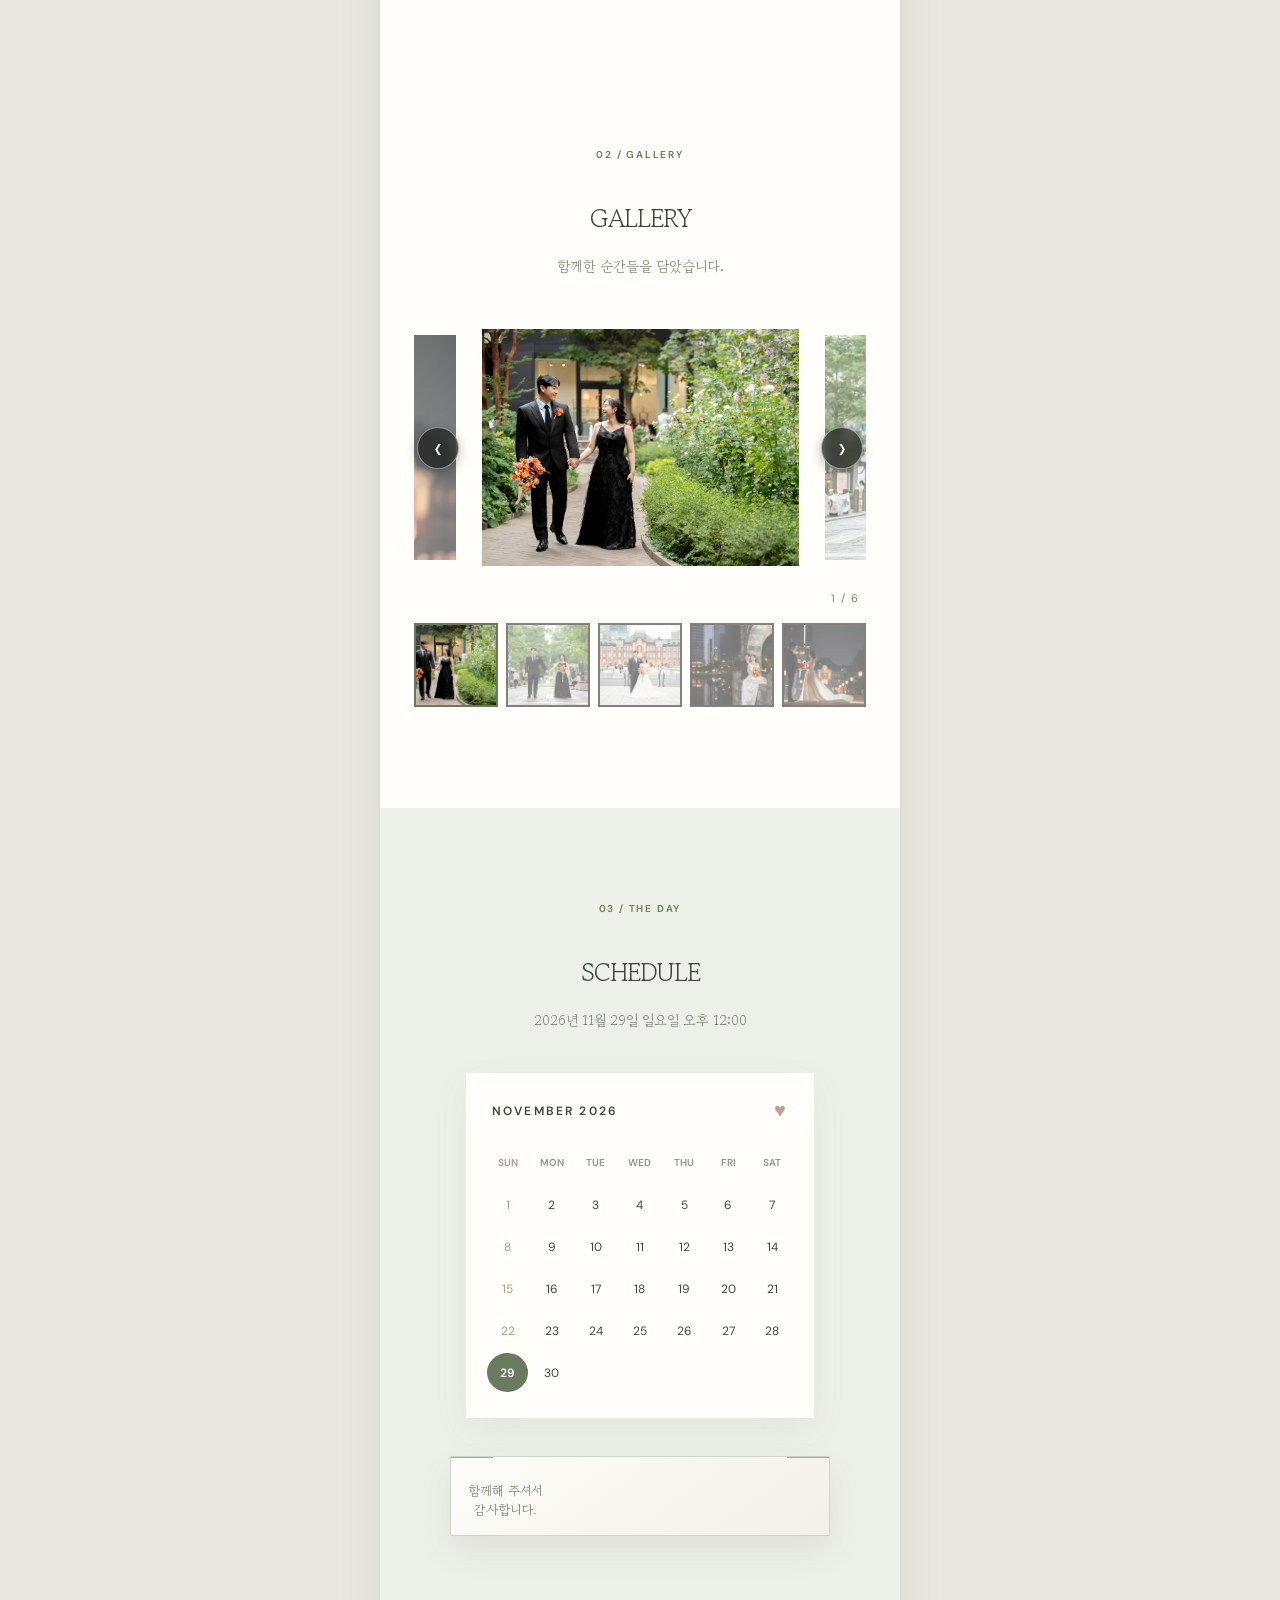
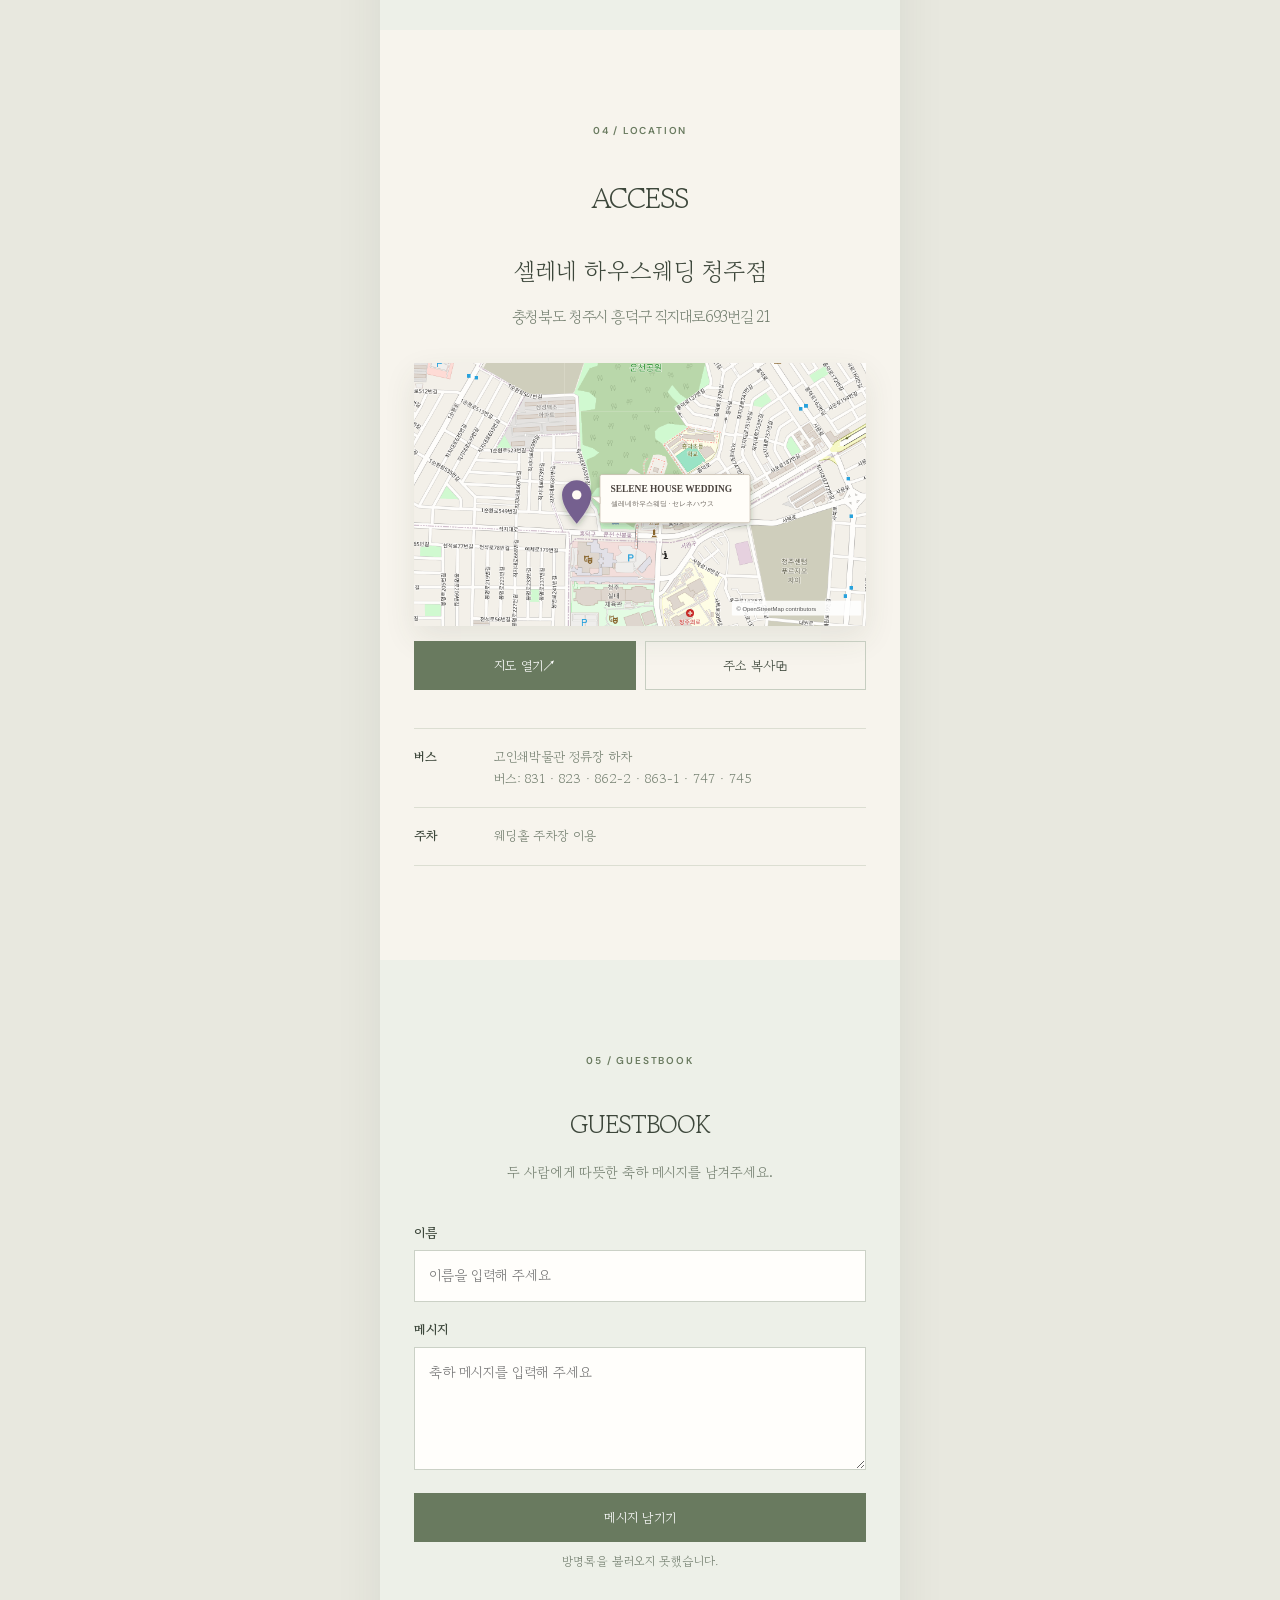
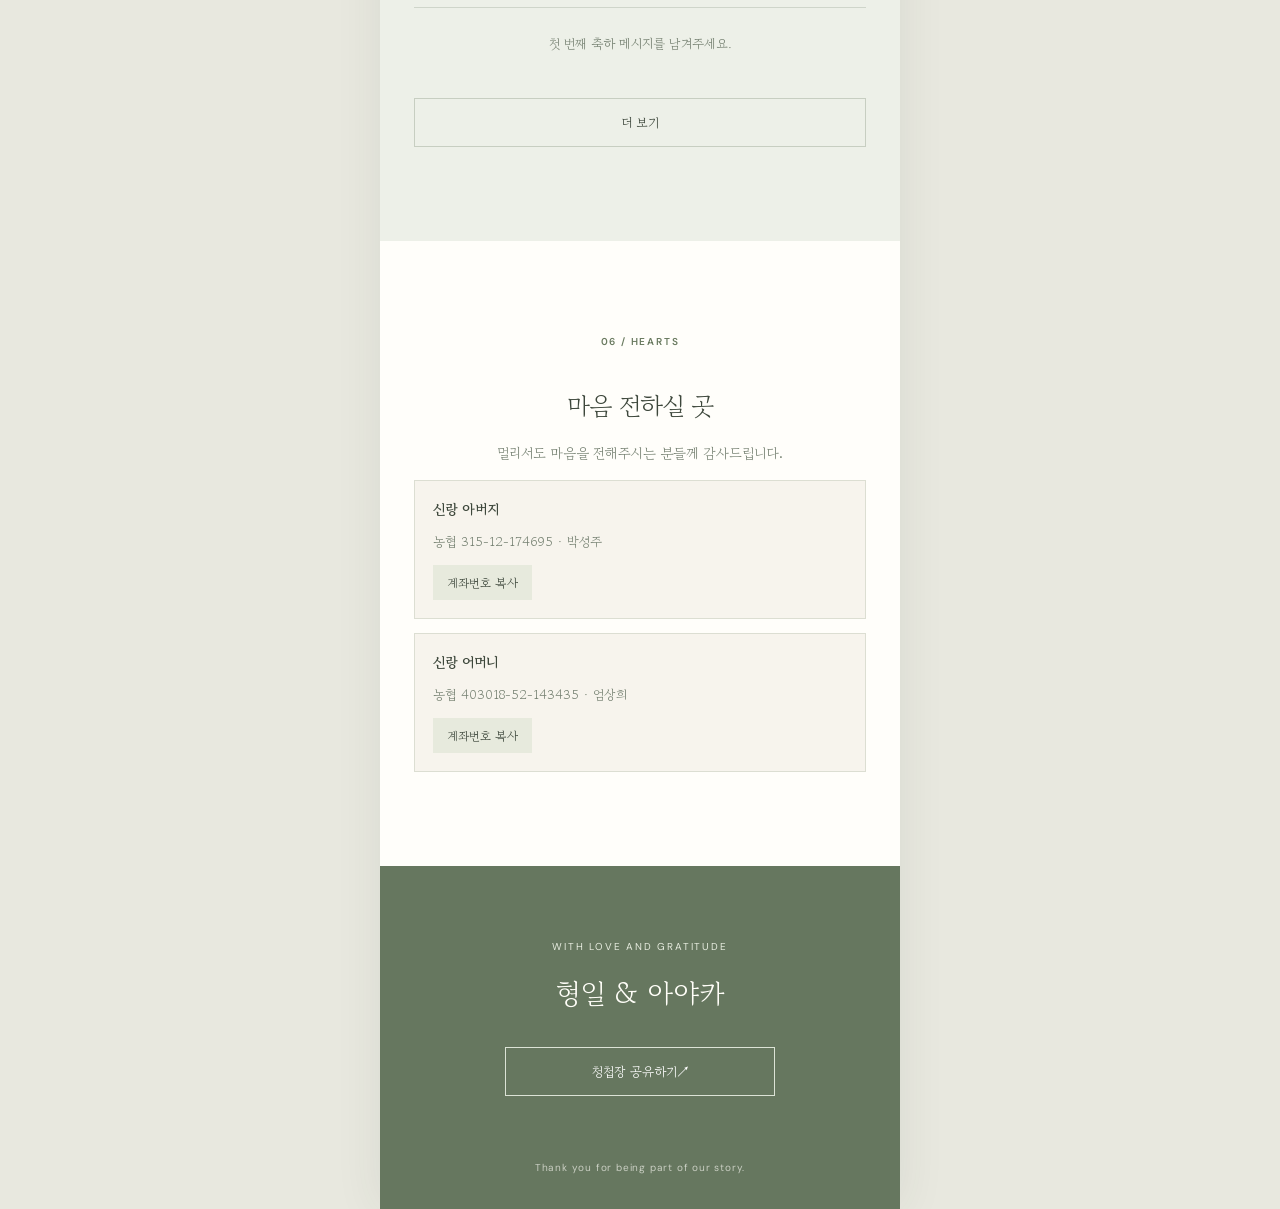
==== commit b4c1225a: "refactor: font size & style" ====
--- a/index.html
+++ b/index.html
@@ -21,7 +21,7 @@
   <link rel="preconnect" href="https://fonts.googleapis.com">
   <link rel="preconnect" href="https://fonts.gstatic.com" crossorigin>
   <link href="https://fonts.googleapis.com/css2?family=Cormorant:wght@300&family=DM+Sans:wght@400;500;600&family=Gowun+Batang:wght@400;700&display=swap" rel="stylesheet">
-  <link rel="stylesheet" href="css/style.css">
+  <link rel="stylesheet" href="css/style.css?v=20260921">
   <script src="js/main.js" defer></script>
 </head>
 <body>
@@ -37,7 +37,7 @@
       <text class="hero__curve-word hero__curve-word--wedding" textLength="345" lengthAdjust="spacing"><textPath href="#wedding-curve" startOffset="1%">WEDDING</textPath></text>
       <text class="hero__curve-word hero__curve-word--invitation" textLength="405" lengthAdjust="spacing"><textPath href="#invitation-curve" startOffset="1%">INVITATION</textPath></text>
     </svg>
-    <div class="hero__copy"><p class="eyebrow">Together, from this day forward</p><h1><span data-groom>박형일</span> <em>&amp;</em> <span data-bride>시라하시 아야카</span></h1><p class="hero__date" id="hero-date">2026. 11. 29. SUNDAY</p><p id="hero-place">오후 12시 · 셀레네하우스웨딩 청주점</p></div>
+    <div class="hero__copy"><p class="eyebrow">Together, from this day forward</p><h1><span data-groom>박형일</span> <em>&amp;</em> <span data-bride>시라하시 아야카</span></h1><p class="hero__date" id="hero-date">2026.11.29(일) 오후12:00</p><p id="hero-place">셀레네 하우스웨딩 청주점</p></div>
   </header>
 
   <section class="section invitation" id="invitation">
--- a/css/style.css
+++ b/css/style.css
@@ -13,7 +13,7 @@
 /* Hero photo */
 .hero{color:#fff;background:#3f493d}.hero__slideshow,.hero__photo{position:absolute;inset:0}.hero__slideshow{z-index:0;overflow:hidden}.hero__photo{background-position:center;background-size:cover;will-change:opacity}.hero__photo--one{background-image:linear-gradient(180deg,#17201759 0%,transparent 30%,transparent 52%,#11190fcc 100%),url("../assets/images/screen-1.jpg")}.hero__photo--two{background-image:linear-gradient(180deg,#17201759 0%,transparent 30%,transparent 52%,#11190fcc 100%),url("../assets/images/screen-2.jpg");opacity:0;animation:hero-photo-crossfade 6s ease-in-out infinite}.hero__copy{background:none;text-shadow:0 2px 12px #000b}.hero__copy .eyebrow,.hero__copy>p:last-child,.scroll{color:#fff}.hero h1 em{color:#f1eadf}.hero__top{text-shadow:0 1px 8px #000c}.language-switch{border-color:#ffffff99;background:#17201780;backdrop-filter:blur(5px)}.language-switch button{color:#fff}.language-switch button[aria-pressed="true"]{background:#fff;color:var(--ink)}@keyframes hero-photo-crossfade{0%,40%,100%{opacity:0}50%,90%{opacity:1}}@media(prefers-reduced-motion:reduce){.hero__photo--two{display:none;animation:none}}
 /* Curved hero lettering */
-.hero__controls{margin-left:auto}.hero__curved-text{position:absolute;inset:0;z-index:1;width:100%;height:100%;overflow:visible;pointer-events:none}.hero__curved-text text{fill:#ddc9f4;font:300 43px "Cormorant",serif;letter-spacing:.22em;filter:drop-shadow(0 2px 6px #241b2daa)}.hero__copy{position:absolute;top:29%;right:42px;left:42px;margin:0;padding:22px 16px 18px;transform:translateY(-50%);background:transparent;color:#302437;text-shadow:0 1px 1px #fff,0 0 7px #fffffff2,0 0 15px #ffffffb3}.hero__copy .eyebrow{color:#49384f}.hero__copy>p:last-child{color:#3f3344}.hero h1 em{color:#694b73}@media(max-width:380px){.hero__curved-text text{font-size:39px;letter-spacing:.18em}.hero__copy{right:25px;left:25px;padding-right:12px;padding-left:12px}}
+.hero__controls{margin-left:auto}.hero__curved-text{position:absolute;inset:0;z-index:1;width:100%;height:100%;overflow:visible;pointer-events:none}.hero__curved-text text{fill:#ddc9f4;stroke:#59406f;stroke-width:1.15px;paint-order:stroke fill;font:300 43px "Cormorant",serif;letter-spacing:.22em;filter:drop-shadow(0 2px 6px #241b2daa)}.hero__copy{position:absolute;top:29%;right:42px;left:42px;margin:0;padding:22px 16px 18px;transform:translateY(-50%);background:transparent;color:#302437;text-shadow:0 1px 1px #fff,0 0 7px #fffffff2,0 0 15px #ffffffb3}.hero__copy .eyebrow{color:#49384f}.hero__copy>p:last-child{color:#3f3344}.hero h1 em{color:#694b73}@media(max-width:380px){.hero__curved-text text{font-size:39px;letter-spacing:.18em}.hero__copy{right:25px;left:25px;padding-right:12px;padding-left:12px}}
 /* Live wedding countdown */
 .countdown{position:relative;display:grid;grid-template-columns:repeat(4,1fr);gap:9px;max-width:380px;margin:38px auto 0;padding:24px 14px 16px;border:1px solid #cdd5c7;background:linear-gradient(145deg,#fffefbe6,#f4f0e8cc);box-shadow:0 15px 34px #4e5d4917}.countdown::before,.countdown::after{content:"";position:absolute;top:0;width:42px;height:1px;background:#9cac93}.countdown::before{left:0}.countdown::after{right:0}.countdown__title{grid-column:1/-1;display:flex;align-items:center;justify-content:center;gap:10px;margin:-31px auto 9px;padding:0 12px;background:#edf0e8;color:var(--olive);font:600 9px "DM Sans",sans-serif;letter-spacing:.18em;white-space:nowrap}.countdown__title span{color:#b38993;font-size:14px;letter-spacing:0}.countdown__unit{position:relative;display:flex;min-width:0;flex-direction:column;align-items:center;padding:15px 2px 12px;border:1px solid #dce1d7;background:#fffefa;box-shadow:0 5px 13px #52604d0d}.countdown__unit::after{content:"";position:absolute;right:-7px;top:27px;width:4px;height:4px;border-radius:50%;background:#aab5a4;box-shadow:0 8px 0 #aab5a4}.countdown__unit:last-child::after{display:none}.countdown__unit strong{margin:0;color:var(--ink);font:400 clamp(22px,6.5vw,30px) "Cormorant",serif;line-height:1;font-variant-numeric:tabular-nums}.countdown__unit>span{margin-top:9px;color:var(--muted);font:600 clamp(7px,2vw,9px) "DM Sans",sans-serif;letter-spacing:.07em;text-transform:uppercase}@media(max-width:380px){.countdown{gap:6px;padding-right:9px;padding-left:9px}.countdown__unit::after{right:-5px}.countdown__title{letter-spacing:.13em}}
 /* Japanese profile cards */
@@ -24,3 +24,5 @@
 .departure-guide[hidden]{display:none}.departure-guide{background:#f3eee6}.departure-guide__icon{display:grid;width:58px;height:58px;margin:0 auto 25px;place-items:center;border:1px solid #b9a98f;border-radius:50%;color:#7a6a55;font:25px sans-serif;transform:rotate(-12deg)}.departure-guide__message{margin:30px auto 0;padding:25px 18px;border-top:1px solid #d8cdbd;border-bottom:1px solid #d8cdbd;color:#645d55;font-size:14px;line-height:2.1}.departure-guide__message strong{color:var(--ink);font-weight:700}
 /* Venue area map */
 .location__art{display:block;height:auto;margin:32px 0 15px;background:none;overflow:hidden;box-shadow:0 12px 30px #3b493719;transition:transform .2s,box-shadow .2s}.location__art img{display:block;width:100%;height:auto;aspect-ratio:12/7;object-fit:cover}.location__art:hover{transform:translateY(-2px);box-shadow:0 16px 34px #3b493726}@media(prefers-reduced-motion:reduce){.location__art{transition:none}}
+/* Venue heading and address */
+.location h2{font-size:29px}.location__venue{font-size:clamp(20px,5.5vw,24px);white-space:nowrap}.location>.subtitle{font-size:clamp(13px,3.6vw,15.5px);letter-spacing:-.075em;white-space:nowrap}
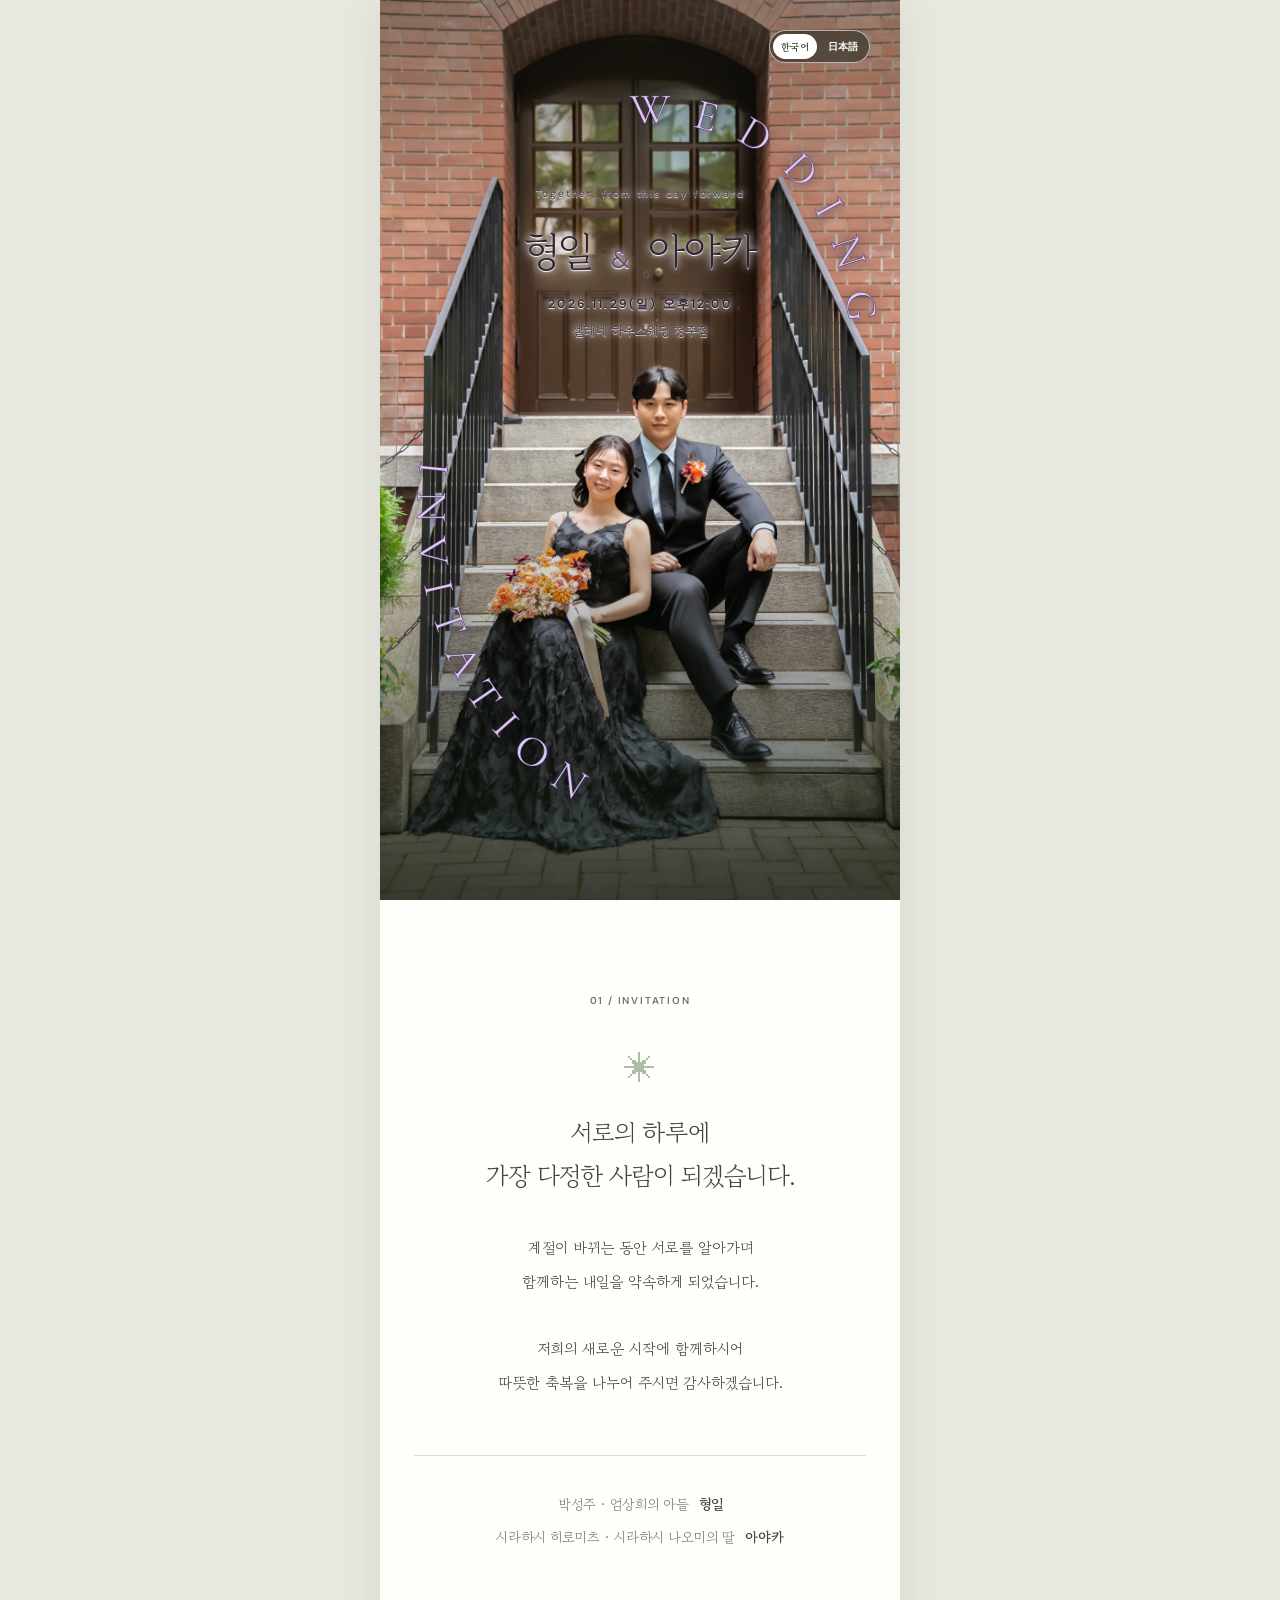
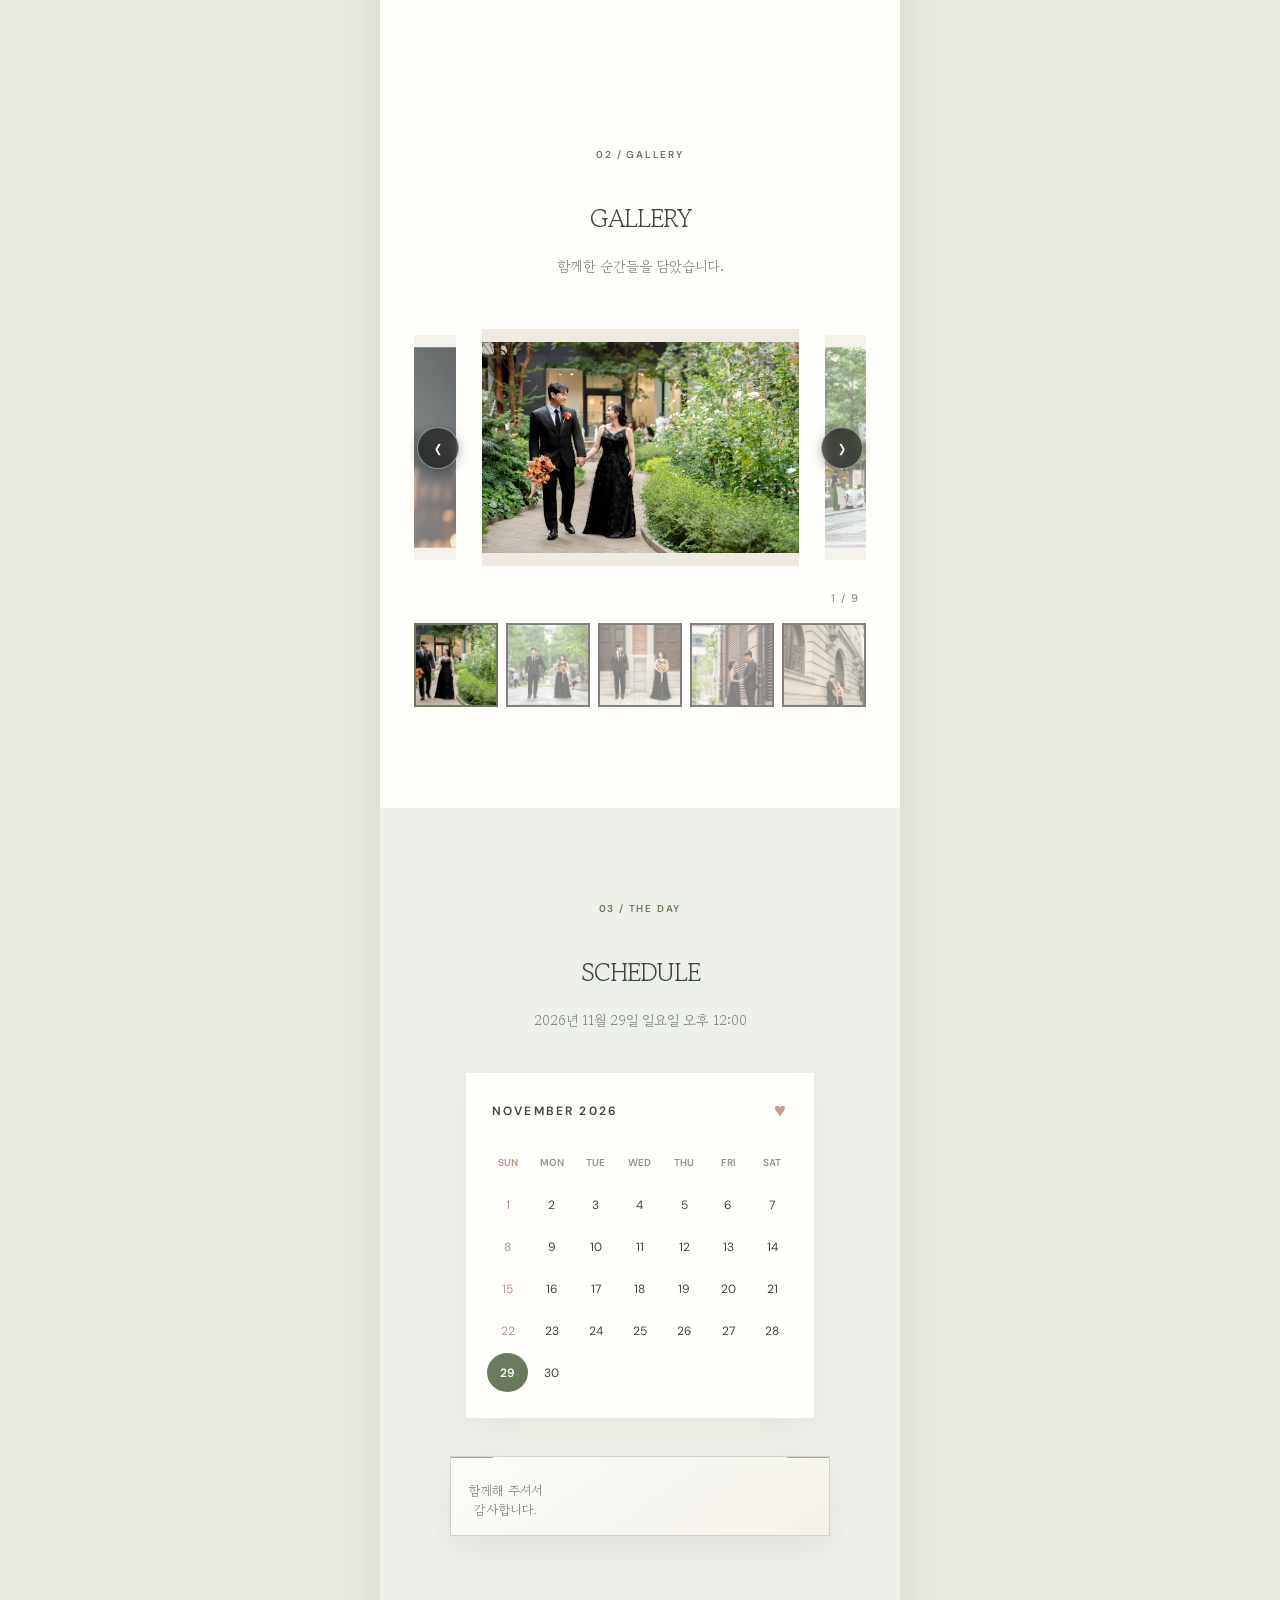
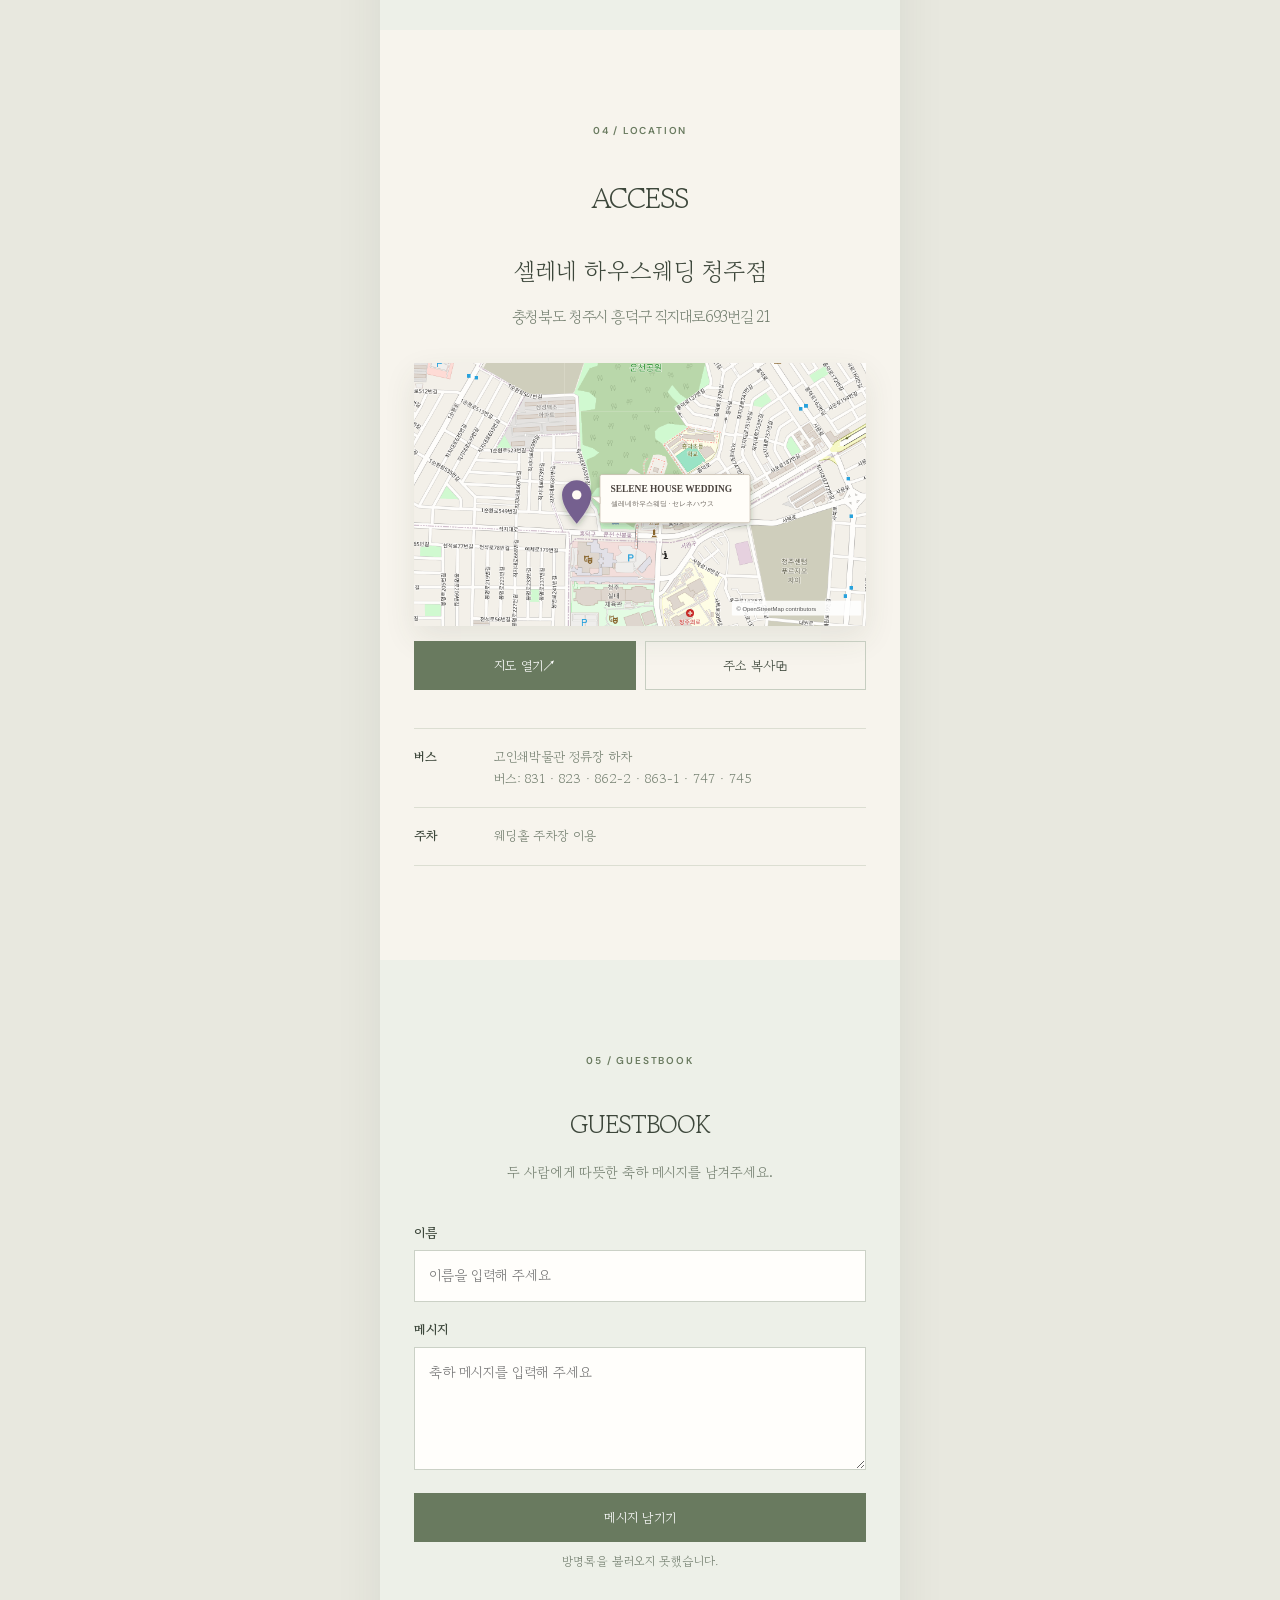
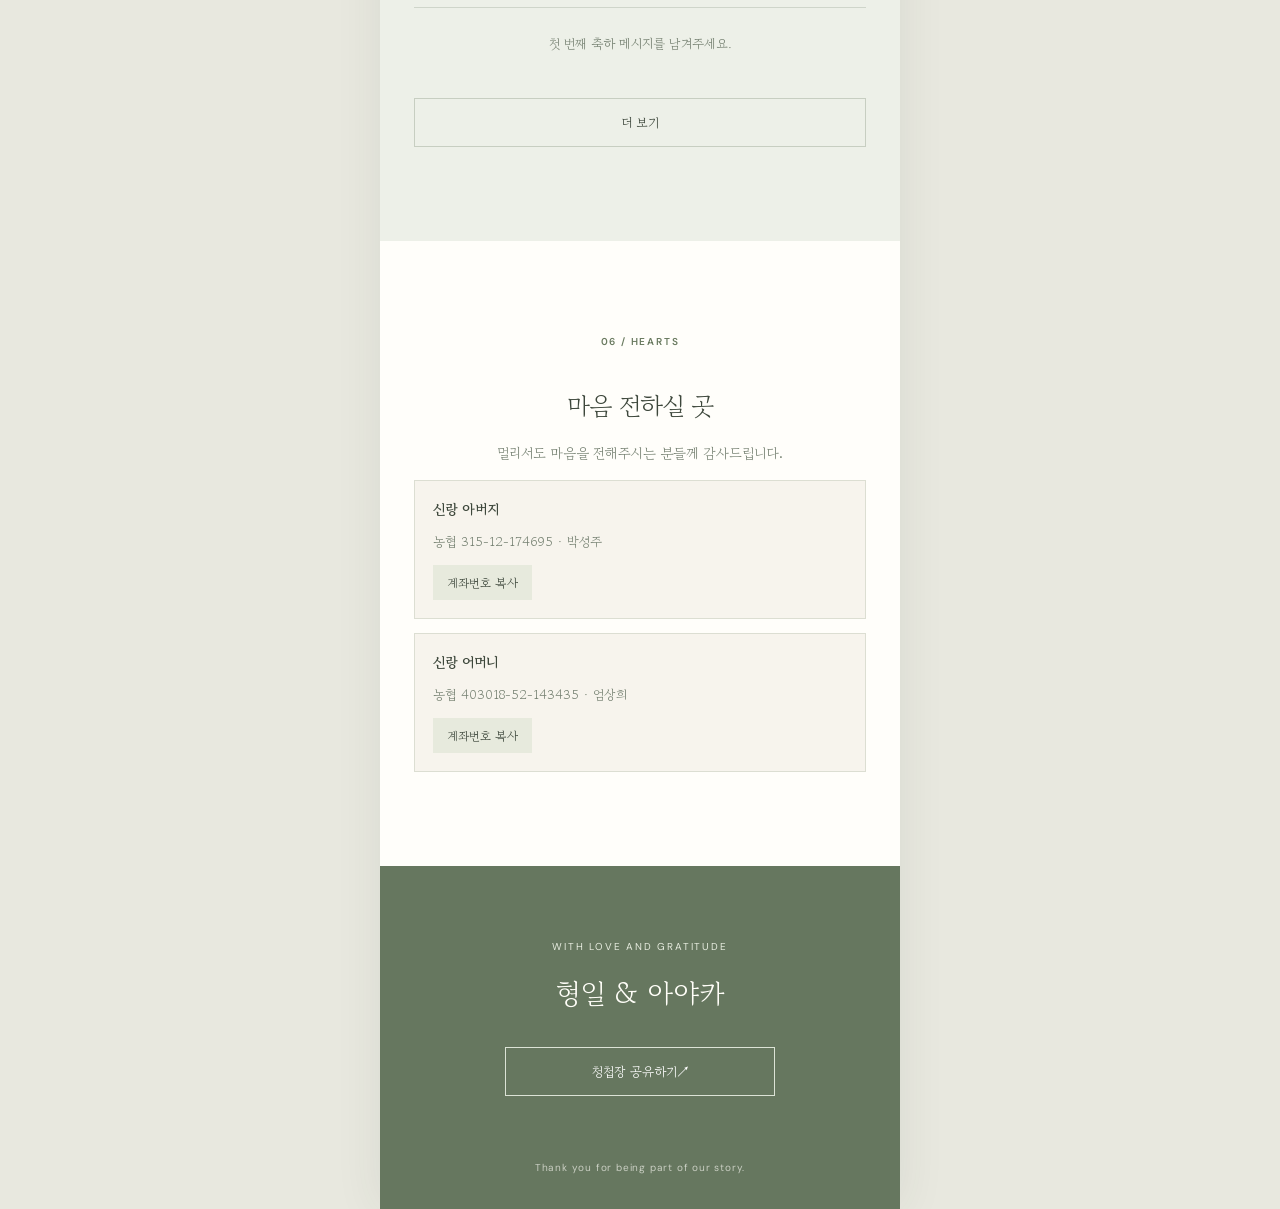
==== commit 3494b55a: "add: gallary" ====
--- a/index.html
+++ b/index.html
@@ -21,18 +21,19 @@
   <link rel="preconnect" href="https://fonts.googleapis.com">
   <link rel="preconnect" href="https://fonts.gstatic.com" crossorigin>
   <link href="https://fonts.googleapis.com/css2?family=Cormorant:wght@300&family=DM+Sans:wght@400;500;600&family=Gowun+Batang:wght@400;700&display=swap" rel="stylesheet">
-  <link rel="stylesheet" href="css/style.css?v=20260921">
-  <script src="js/main.js" defer></script>
+  <link rel="stylesheet" href="css/style.css?v=20260921-4">
+  <script src="js/main.js?v=20260921-4" defer></script>
 </head>
 <body>
 <main>
   <header class="hero">
+    <div class="hero__loading" role="status" aria-live="polite"><span class="hero__spinner" aria-hidden="true"></span><span>LOADING</span></div>
     <div class="hero__slideshow" aria-hidden="true"><span class="hero__photo hero__photo--one"></span><span class="hero__photo hero__photo--two"></span></div>
     <div class="hero__top"><div class="hero__controls"><div class="language-switch" role="group" aria-label="언어 선택"><button type="button" data-lang="ko" aria-pressed="true">한국어</button><button type="button" data-lang="ja" aria-pressed="false">日本語</button></div></div></div>
     <svg class="hero__curved-text" viewBox="0 0 520 900" preserveAspectRatio="none" aria-hidden="true">
       <defs>
-        <path id="wedding-curve" d="M 232 76 C 400 57, 504 178, 466 382" />
-        <path id="invitation-curve" d="M 45 390 C 18 580, 126 750, 320 798" />
+        <path id="wedding-curve" d="M 245 125 C 405 105, 505 245, 460 440" />
+        <path id="invitation-curve" d="M 42 455 C 14 650, 128 810, 315 845" />
       </defs>
       <text class="hero__curve-word hero__curve-word--wedding" textLength="345" lengthAdjust="spacing"><textPath href="#wedding-curve" startOffset="1%">WEDDING</textPath></text>
       <text class="hero__curve-word hero__curve-word--invitation" textLength="405" lengthAdjust="spacing"><textPath href="#invitation-curve" startOffset="1%">INVITATION</textPath></text>
@@ -52,27 +53,13 @@
     <span class="section__label">02 / GALLERY</span><h2 data-i18n="galleryTitle">우리의 사진</h2><p class="subtitle" data-i18n="galleryDescription">함께한 순간들을 담았습니다.</p>
     <div class="gallery__viewer" tabindex="0" aria-label="사진 갤러리">
       <div class="gallery__window">
-        <div class="gallery__track">
-          <button type="button" class="gallery__slide" data-gallery-index="0"><img src="assets/images/gallary-1.jpg" alt="갤러리 사진 1"></button>
-          <button type="button" class="gallery__slide" data-gallery-index="1"><img src="assets/images/gallary-2.jpg" alt="갤러리 사진 2"></button>
-          <button type="button" class="gallery__slide" data-gallery-index="2"><img src="assets/images/gallary-3.jpg" alt="갤러리 사진 3"></button>
-          <button type="button" class="gallery__slide" data-gallery-index="3"><img src="assets/images/gallary-4.jpg" alt="갤러리 사진 4"></button>
-          <button type="button" class="gallery__slide" data-gallery-index="4"><img src="assets/images/gallary-5.jpg" alt="갤러리 사진 5"></button>
-          <button type="button" class="gallery__slide" data-gallery-index="5"><img src="assets/images/gallary-6.jpg" alt="갤러리 사진 6"></button>
-        </div>
+        <div class="gallery__track"></div>
       </div>
       <button type="button" class="gallery__arrow gallery__arrow--prev" aria-label="이전 사진">‹</button>
       <button type="button" class="gallery__arrow gallery__arrow--next" aria-label="다음 사진">›</button>
     </div>
-    <p class="gallery__caption"><span class="gallery__count">1 / 6</span></p>
-    <div class="gallery__thumbnails" aria-label="전체 사진 목록">
-      <button type="button" class="gallery__thumbnail is-active" data-gallery-index="0" aria-current="true"><img src="assets/images/gallary-1.jpg" alt="갤러리 사진 1 썸네일"></button>
-      <button type="button" class="gallery__thumbnail" data-gallery-index="1"><img src="assets/images/gallary-2.jpg" alt="갤러리 사진 2 썸네일"></button>
-      <button type="button" class="gallery__thumbnail" data-gallery-index="2"><img src="assets/images/gallary-3.jpg" alt="갤러리 사진 3 썸네일"></button>
-      <button type="button" class="gallery__thumbnail" data-gallery-index="3"><img src="assets/images/gallary-4.jpg" alt="갤러리 사진 4 썸네일"></button>
-      <button type="button" class="gallery__thumbnail" data-gallery-index="4"><img src="assets/images/gallary-5.jpg" alt="갤러리 사진 5 썸네일"></button>
-      <button type="button" class="gallery__thumbnail" data-gallery-index="5"><img src="assets/images/gallary-6.jpg" alt="갤러리 사진 6 썸네일"></button>
-    </div>
+    <p class="gallery__caption"><span class="gallery__count"></span></p>
+    <div class="gallery__thumbnails" aria-label="전체 사진 목록"></div>
   </section>
 
   <section class="section schedule" id="schedule">
--- a/css/style.css
+++ b/css/style.css
@@ -7,7 +7,7 @@
 /* Guestbook */
 .guestbook{background:#edf0e8}.guestbook__form{margin-top:38px;text-align:left}.guestbook__form label:not(.guestbook__honeypot){display:block;margin-bottom:18px}.guestbook__form label>span{display:block;margin-bottom:8px;font-size:13px;font-weight:700}.guestbook__form input,.guestbook__form textarea{width:100%;border:1px solid #cbd1c6;border-radius:0;background:#fffefb;color:var(--ink);padding:13px 14px;font:14px/1.7 "Gowun Batang",serif;outline:none}.guestbook__form textarea{resize:vertical;min-height:110px}.guestbook__form input:focus,.guestbook__form textarea:focus{border-color:var(--olive);box-shadow:0 0 0 2px #697a5f20}.guestbook__honeypot{position:absolute!important;left:-10000px!important;width:1px!important;height:1px!important;overflow:hidden!important}.guestbook__submit{width:100%}.guestbook__submit:disabled{opacity:.55;cursor:wait}.guestbook__status{min-height:21px;margin:10px 0 0;text-align:center;font-size:12px;color:var(--muted)}.guestbook__list{margin-top:34px;text-align:left;border-top:1px solid #cfd5ca}.guestbook__entry{padding:20px 2px;border-bottom:1px solid #cfd5ca}.guestbook__entry header{display:flex;align-items:center;justify-content:space-between;gap:16px}.guestbook__entry strong{font-size:14px}.guestbook__entry time{font:10px "DM Sans",sans-serif;color:#879083}.guestbook__entry p{margin:10px 0 0;font-size:13px;line-height:1.8;color:#606b5e;white-space:pre-wrap;overflow-wrap:anywhere}.guestbook__notice{padding:24px 0;margin:0;text-align:center;font-size:13px;line-height:1.8;color:var(--muted)}.guestbook__more{width:100%;margin-top:18px}
 /* Sliding gallery track with adjacent photo previews */
-.gallery__viewer{padding:0;background:transparent;overflow:visible;touch-action:pan-y}.gallery__window{width:100%;overflow:hidden;background:transparent}.gallery__track{display:flex;align-items:center;gap:18px;width:100%;padding:10px 0;transition:transform .52s cubic-bezier(.22,.72,.2,1);will-change:transform}.gallery__track.is-jumping{transition:none}.gallery__slide{flex:0 0 70%;aspect-ratio:4/3;padding:0;border:0;background:#111;opacity:.62;transform:scale(.95);transition:opacity .52s ease,transform .52s cubic-bezier(.22,.72,.2,1);overflow:hidden;cursor:pointer}.gallery__slide.is-clone{pointer-events:none}.gallery__slide img{display:block;width:100%;height:100%;object-fit:cover}.gallery__slide.is-active{opacity:1;transform:scale(1);cursor:default}.gallery__arrow{z-index:4;top:50%;width:42px;height:42px;border-color:#ffffff75;background:#111111a6;color:#fff;box-shadow:0 3px 12px #0004;backdrop-filter:blur(4px)}.gallery__arrow--prev{left:3px}.gallery__arrow--next{right:3px}.gallery__arrow:hover{background:#111d}.gallery__arrow:disabled{opacity:.25;cursor:default}@media(max-width:380px){.gallery__track{gap:14px}.gallery__slide{flex-basis:70%}.gallery__arrow{width:38px;height:38px}}@media(prefers-reduced-motion:reduce){.gallery__track,.gallery__slide{transition:none}}
+.gallery__viewer{padding:0;background:transparent;overflow:visible;touch-action:pan-y}.gallery__window{width:100%;overflow:hidden;background:transparent}.gallery__track{display:flex;align-items:center;gap:18px;width:100%;padding:10px 0;transition:transform .52s cubic-bezier(.22,.72,.2,1);will-change:transform}.gallery__track.is-jumping{transition:none}.gallery__slide{flex:0 0 70%;aspect-ratio:4/3;padding:0;border:0;background:#eeeae2;opacity:.62;transform:scale(.95);transition:opacity .52s ease,transform .52s cubic-bezier(.22,.72,.2,1);overflow:hidden;cursor:pointer}.gallery__slide.is-clone{pointer-events:none}.gallery__slide img{display:block;width:100%;height:100%;object-fit:contain}.gallery__slide.is-active{opacity:1;transform:scale(1);cursor:default}.gallery__arrow{z-index:4;top:50%;width:42px;height:42px;border-color:#ffffff75;background:#111111a6;color:#fff;box-shadow:0 3px 12px #0004;backdrop-filter:blur(4px)}.gallery__arrow--prev{left:3px}.gallery__arrow--next{right:3px}.gallery__arrow:hover{background:#111d}.gallery__arrow:disabled{opacity:.25;cursor:default}@media(max-width:380px){.gallery__track{gap:14px}.gallery__slide{flex-basis:70%}.gallery__arrow{width:38px;height:38px}}@media(prefers-reduced-motion:reduce){.gallery__track,.gallery__slide{transition:none}}
 /* Account information */
 .account{margin-top:14px;padding:18px;border:1px solid var(--line);background:var(--paper);text-align:left}.account__label{display:block;margin-bottom:12px;font-size:14px}.account__body{padding:0;color:var(--muted);font-size:13px}.account__body p{margin:0 0 12px;line-height:1.7}.account__body button{border:0;background:#e7eadd;padding:9px 14px;color:var(--ink);font-size:12px}
 /* Hero photo */
@@ -26,3 +26,5 @@
 .location__art{display:block;height:auto;margin:32px 0 15px;background:none;overflow:hidden;box-shadow:0 12px 30px #3b493719;transition:transform .2s,box-shadow .2s}.location__art img{display:block;width:100%;height:auto;aspect-ratio:12/7;object-fit:cover}.location__art:hover{transform:translateY(-2px);box-shadow:0 16px 34px #3b493726}@media(prefers-reduced-motion:reduce){.location__art{transition:none}}
 /* Venue heading and address */
 .location h2{font-size:29px}.location__venue{font-size:clamp(20px,5.5vw,24px);white-space:nowrap}.location>.subtitle{font-size:clamp(13px,3.6vw,15.5px);letter-spacing:-.075em;white-space:nowrap}
+/* Hero image loading state */
+.hero{background:#f7f4ed}.hero__slideshow,.hero__top,.hero__curved-text,.hero__copy{opacity:0;transition:opacity .65s ease}.hero__photo--two{animation-play-state:paused}.hero.is-ready .hero__slideshow,.hero.is-ready .hero__top,.hero.is-ready .hero__curved-text,.hero.is-ready .hero__copy{opacity:1}.hero.is-ready .hero__photo--two{animation-play-state:running}.hero__loading{position:absolute;inset:0;z-index:6;display:flex;align-items:center;justify-content:center;gap:12px;color:var(--olive);font:600 10px "DM Sans",sans-serif;letter-spacing:.2em;opacity:1;transition:opacity .45s ease}.hero__loading[hidden]{display:none}.hero.is-ready .hero__loading{opacity:0;pointer-events:none}.hero__spinner{width:19px;height:19px;border:1px solid #bdc5b7;border-top-color:var(--olive);border-radius:50%;animation:hero-loading-spin .8s linear infinite}@keyframes hero-loading-spin{to{transform:rotate(360deg)}}@media(prefers-reduced-motion:reduce){.hero__slideshow,.hero__top,.hero__curved-text,.hero__copy,.hero__loading{transition:none}.hero__spinner{animation:none}}
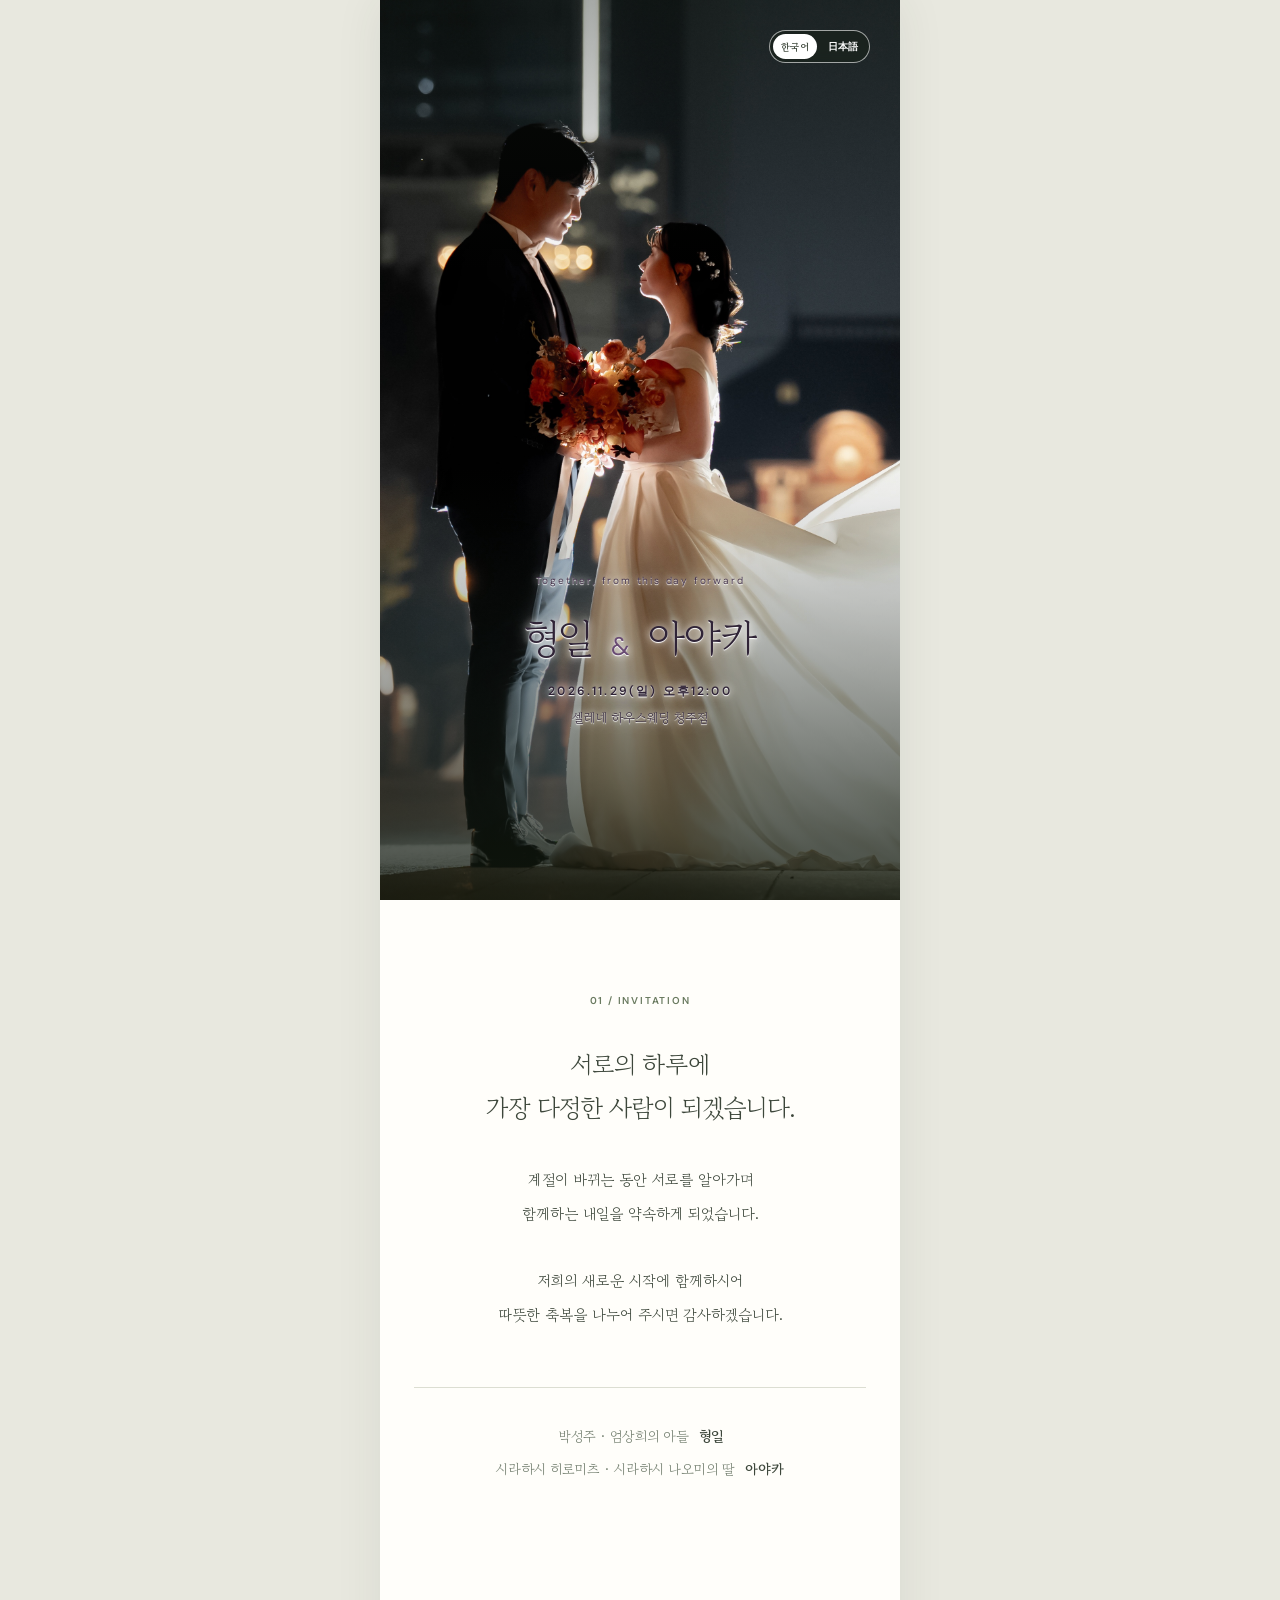
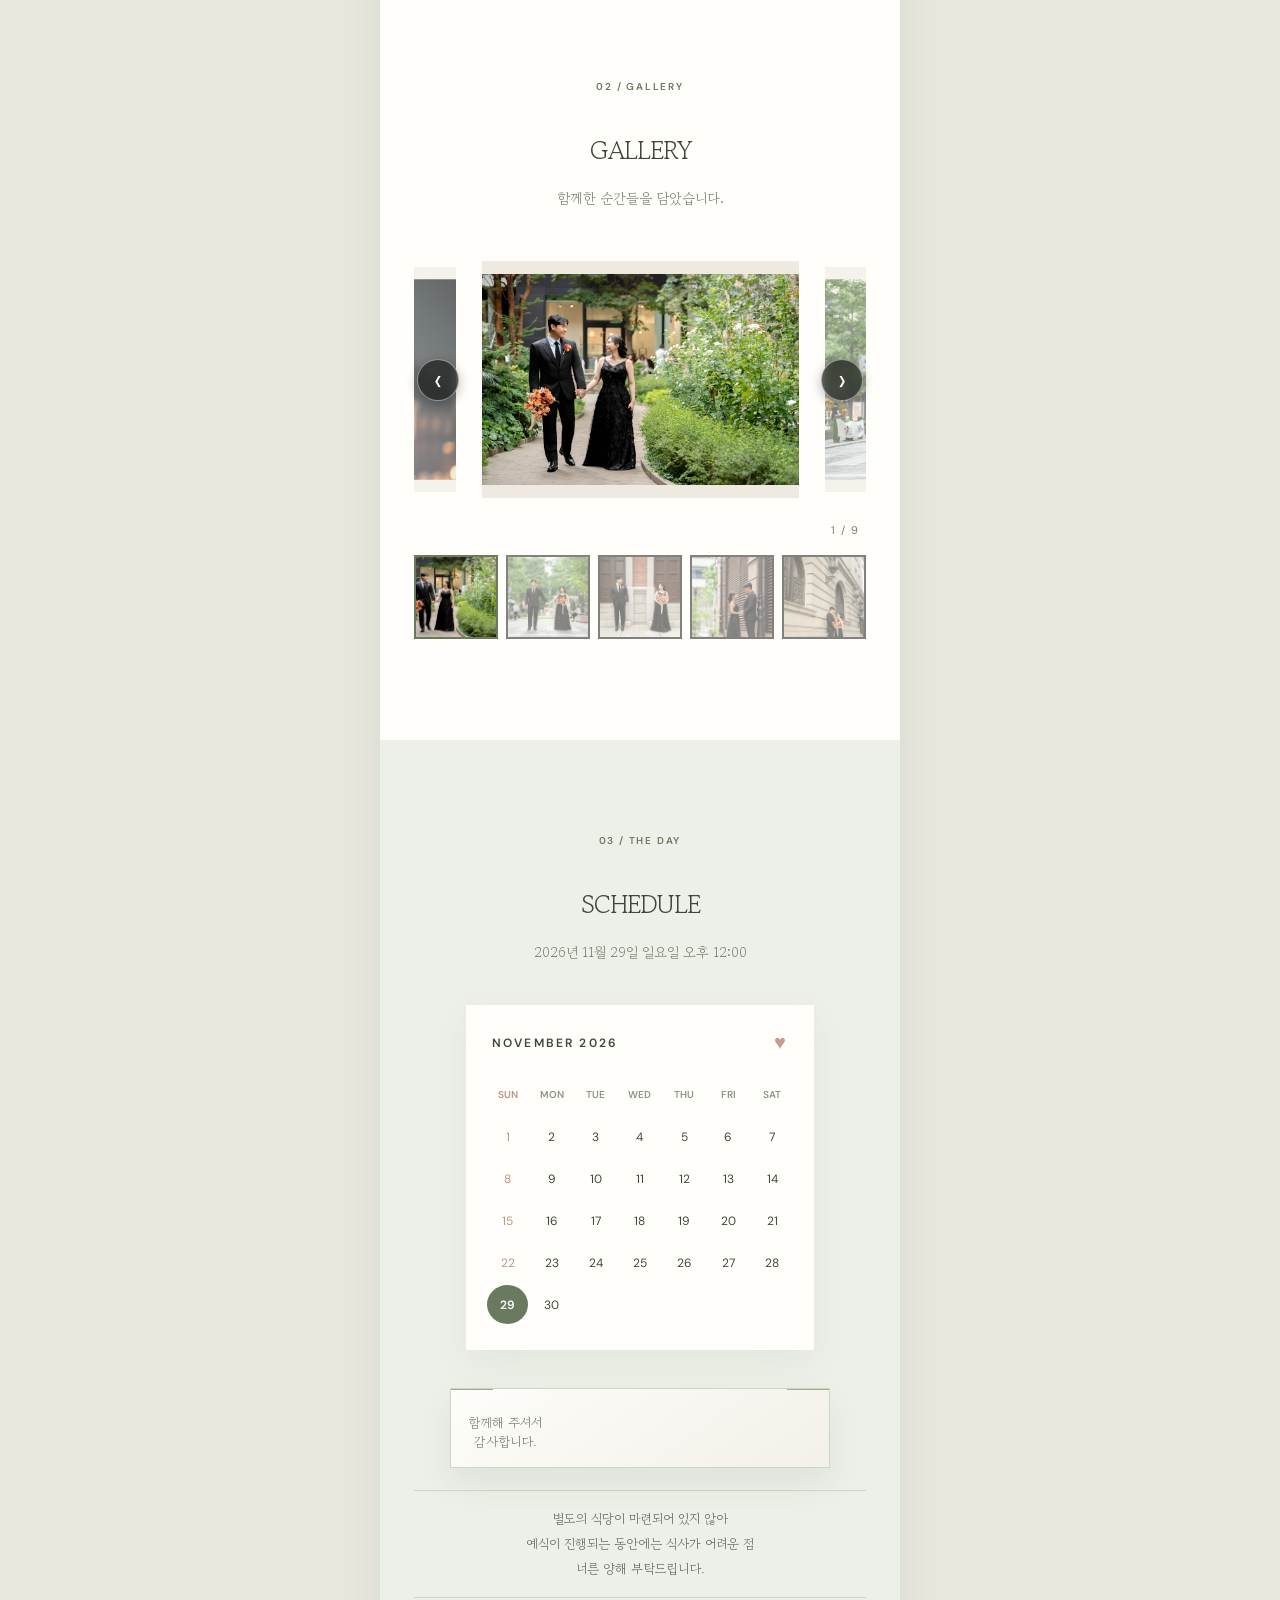
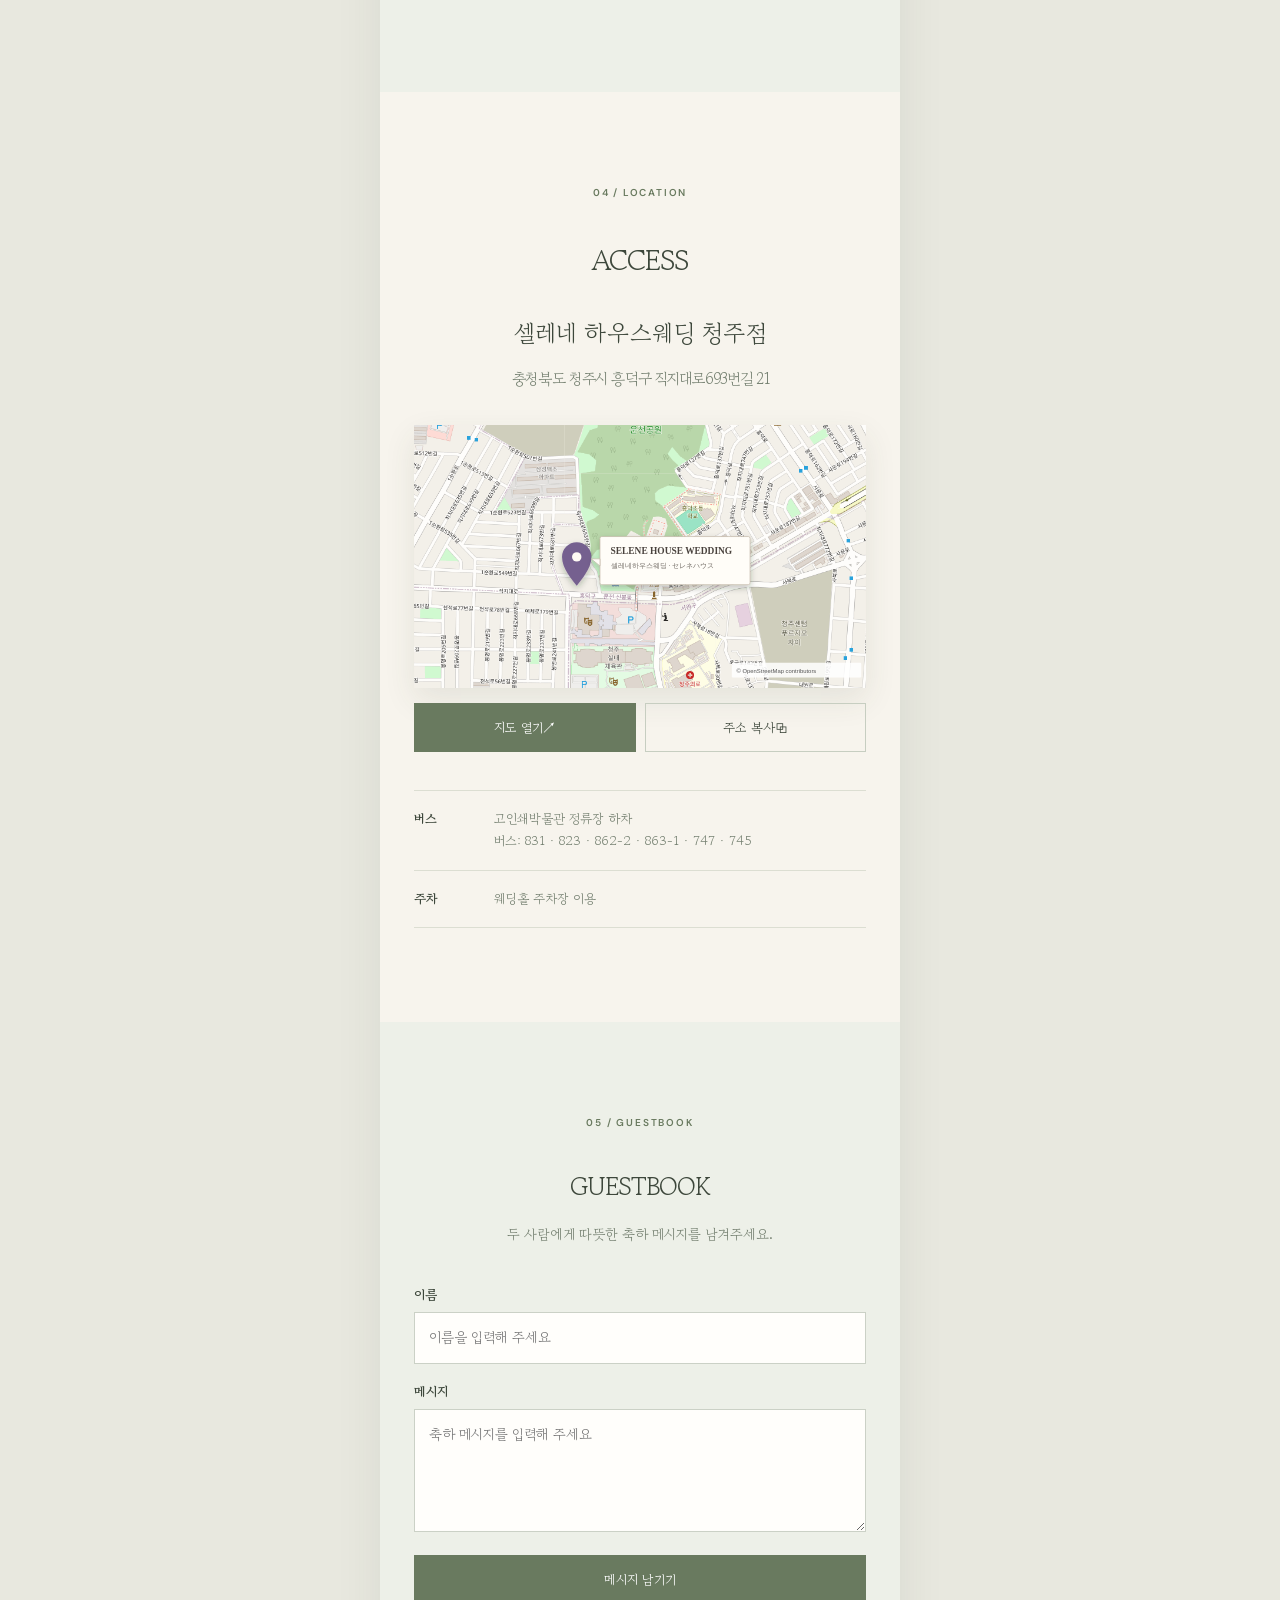
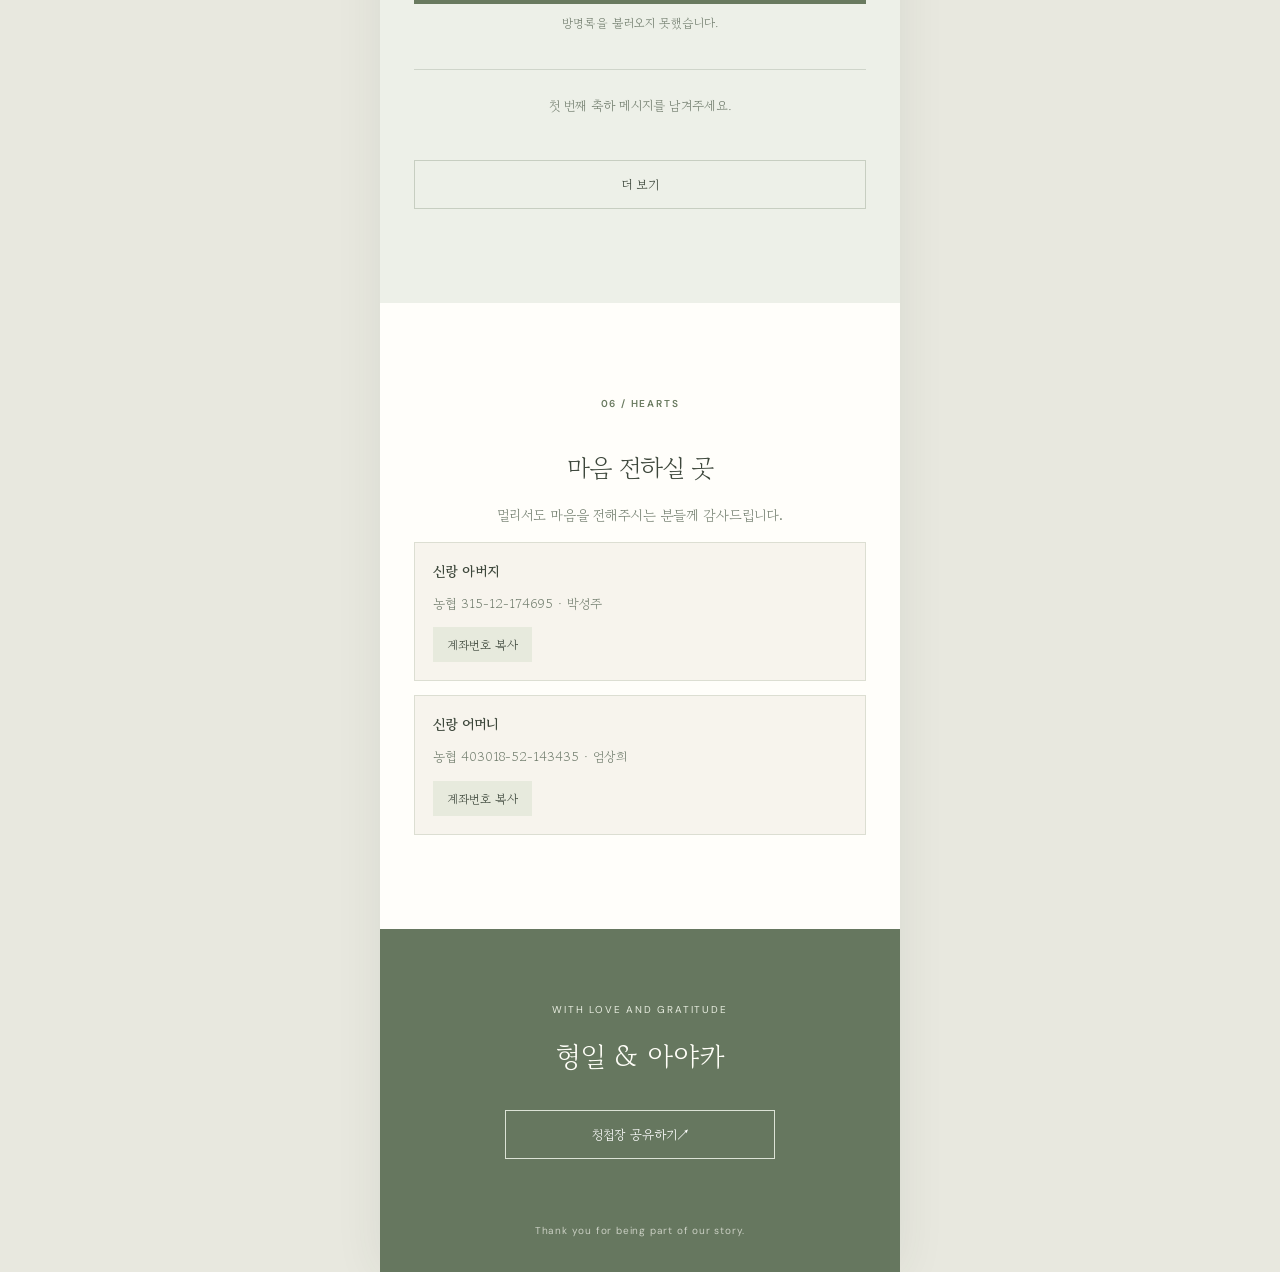
==== commit 2ed30180: "refactor: Final update" ====
--- a/index.html
+++ b/index.html
@@ -21,28 +21,23 @@
   <link rel="preconnect" href="https://fonts.googleapis.com">
   <link rel="preconnect" href="https://fonts.gstatic.com" crossorigin>
   <link href="https://fonts.googleapis.com/css2?family=Cormorant:wght@300&family=DM+Sans:wght@400;500;600&family=Gowun+Batang:wght@400;700&display=swap" rel="stylesheet">
-  <link rel="stylesheet" href="css/style.css?v=20260921-4">
-  <script src="js/main.js?v=20260921-4" defer></script>
+  <link rel="stylesheet" href="css/style.css?v=20260922-13">
+  <script src="js/main.js?v=20260922-8" defer></script>
 </head>
 <body>
 <main>
   <header class="hero">
     <div class="hero__loading" role="status" aria-live="polite"><span class="hero__spinner" aria-hidden="true"></span><span>LOADING</span></div>
-    <div class="hero__slideshow" aria-hidden="true"><span class="hero__photo hero__photo--one"></span><span class="hero__photo hero__photo--two"></span></div>
+    <div class="hero__slideshow">
+      <div class="hero__photo hero__photo--one"><div class="hero__copy"><p class="eyebrow">Together, from this day forward</p><h1><span data-groom>박형일</span> <em>&amp;</em> <span data-bride>시라하시 아야카</span></h1><p class="hero__date" data-hero-date>2026.11.29(일) 오후12:00</p><p data-hero-place>셀레네 하우스웨딩 청주점</p></div></div>
+      <div class="hero__photo hero__photo--two"><div class="hero__copy"><p class="eyebrow">Together, from this day forward</p><h1><span data-groom>박형일</span> <em>&amp;</em> <span data-bride>시라하시 아야카</span></h1><p class="hero__date" data-hero-date>2026.11.29(일) 오후12:00</p><p data-hero-place>셀레네 하우스웨딩 청주점</p></div></div>
+      <div class="hero__photo hero__photo--three"><div class="hero__copy"><p class="eyebrow">Together, from this day forward</p><h1><span data-groom>박형일</span> <em>&amp;</em> <span data-bride>시라하시 아야카</span></h1><p class="hero__date" data-hero-date>2026.11.29(일) 오후12:00</p><p data-hero-place>셀레네 하우스웨딩 청주점</p></div></div>
+    </div>
     <div class="hero__top"><div class="hero__controls"><div class="language-switch" role="group" aria-label="언어 선택"><button type="button" data-lang="ko" aria-pressed="true">한국어</button><button type="button" data-lang="ja" aria-pressed="false">日本語</button></div></div></div>
-    <svg class="hero__curved-text" viewBox="0 0 520 900" preserveAspectRatio="none" aria-hidden="true">
-      <defs>
-        <path id="wedding-curve" d="M 245 125 C 405 105, 505 245, 460 440" />
-        <path id="invitation-curve" d="M 42 455 C 14 650, 128 810, 315 845" />
-      </defs>
-      <text class="hero__curve-word hero__curve-word--wedding" textLength="345" lengthAdjust="spacing"><textPath href="#wedding-curve" startOffset="1%">WEDDING</textPath></text>
-      <text class="hero__curve-word hero__curve-word--invitation" textLength="405" lengthAdjust="spacing"><textPath href="#invitation-curve" startOffset="1%">INVITATION</textPath></text>
-    </svg>
-    <div class="hero__copy"><p class="eyebrow">Together, from this day forward</p><h1><span data-groom>박형일</span> <em>&amp;</em> <span data-bride>시라하시 아야카</span></h1><p class="hero__date" id="hero-date">2026.11.29(일) 오후12:00</p><p id="hero-place">셀레네 하우스웨딩 청주점</p></div>
   </header>
 
   <section class="section invitation" id="invitation">
-    <span class="section__label">01 / INVITATION</span><span class="ornament" aria-hidden="true">✳</span>
+    <span class="section__label">01 / INVITATION</span>
     <h2 data-i18n-html="invitationTitle">서로의 하루에<br>가장 다정한 사람이 되겠습니다.</h2>
     <p class="invitation__message" data-i18n-html="invitationMessage">계절이 바뀌는 동안 서로를 알아가며<br>함께하는 내일을 약속하게 되었습니다.<br><br>저희의 새로운 시작에 함께하시어<br>따뜻한 축복을 나누어 주시면 감사하겠습니다.</p>
     <div class="family"><p><span data-i18n="groomParents">박성주 · 엄상희</span><span data-i18n="sonOf">의 아들 </span><strong data-groom>박형일</strong></p><p><span data-i18n="brideParents">시라하시 히로미츠 · 시라하시 나오미</span><span data-i18n="daughterOf">의 딸 </span><strong data-bride>시라하시 아야카</strong></p></div>
@@ -66,6 +61,7 @@
     <span class="section__label">03 / THE DAY</span><h2 data-i18n="scheduleTitle">우리의 결혼식</h2><p class="subtitle" id="schedule-date"></p>
     <div class="calendar" aria-label="예식 날짜 달력"><div class="calendar__header"><span id="calendar-month"></span><span>♥</span></div><div class="calendar__grid" id="calendar-grid"></div></div>
     <p class="countdown" id="countdown"></p>
+    <p class="schedule__note" id="schedule-note"></p>
   </section>
 
   <section class="section location" id="location">
@@ -108,6 +104,7 @@
   <button class="lightbox__close" id="lightbox-close" type="button">×</button>
   <button class="lightbox__arrow lightbox__arrow--prev" id="lightbox-prev" type="button">‹</button>
   <figure class="lightbox__figure"><img id="lightbox-image" src="" alt=""><figcaption id="lightbox-count"></figcaption></figure>
+  <div class="lightbox__zoom-controls"><button id="lightbox-zoom-out" type="button">−</button><button id="lightbox-zoom-reset" type="button">1×</button><button id="lightbox-zoom-in" type="button">＋</button></div>
   <button class="lightbox__arrow lightbox__arrow--next" id="lightbox-next" type="button">›</button>
 </div>
 <div class="toast" id="toast" role="status" aria-live="polite"></div>
--- a/css/style.css
+++ b/css/style.css
@@ -11,15 +11,15 @@
 /* Account information */
 .account{margin-top:14px;padding:18px;border:1px solid var(--line);background:var(--paper);text-align:left}.account__label{display:block;margin-bottom:12px;font-size:14px}.account__body{padding:0;color:var(--muted);font-size:13px}.account__body p{margin:0 0 12px;line-height:1.7}.account__body button{border:0;background:#e7eadd;padding:9px 14px;color:var(--ink);font-size:12px}
 /* Hero photo */
-.hero{color:#fff;background:#3f493d}.hero__slideshow,.hero__photo{position:absolute;inset:0}.hero__slideshow{z-index:0;overflow:hidden}.hero__photo{background-position:center;background-size:cover;will-change:opacity}.hero__photo--one{background-image:linear-gradient(180deg,#17201759 0%,transparent 30%,transparent 52%,#11190fcc 100%),url("../assets/images/screen-1.jpg")}.hero__photo--two{background-image:linear-gradient(180deg,#17201759 0%,transparent 30%,transparent 52%,#11190fcc 100%),url("../assets/images/screen-2.jpg");opacity:0;animation:hero-photo-crossfade 6s ease-in-out infinite}.hero__copy{background:none;text-shadow:0 2px 12px #000b}.hero__copy .eyebrow,.hero__copy>p:last-child,.scroll{color:#fff}.hero h1 em{color:#f1eadf}.hero__top{text-shadow:0 1px 8px #000c}.language-switch{border-color:#ffffff99;background:#17201780;backdrop-filter:blur(5px)}.language-switch button{color:#fff}.language-switch button[aria-pressed="true"]{background:#fff;color:var(--ink)}@keyframes hero-photo-crossfade{0%,40%,100%{opacity:0}50%,90%{opacity:1}}@media(prefers-reduced-motion:reduce){.hero__photo--two{display:none;animation:none}}
-/* Curved hero lettering */
-.hero__controls{margin-left:auto}.hero__curved-text{position:absolute;inset:0;z-index:1;width:100%;height:100%;overflow:visible;pointer-events:none}.hero__curved-text text{fill:#ddc9f4;stroke:#59406f;stroke-width:1.15px;paint-order:stroke fill;font:300 43px "Cormorant",serif;letter-spacing:.22em;filter:drop-shadow(0 2px 6px #241b2daa)}.hero__copy{position:absolute;top:29%;right:42px;left:42px;margin:0;padding:22px 16px 18px;transform:translateY(-50%);background:transparent;color:#302437;text-shadow:0 1px 1px #fff,0 0 7px #fffffff2,0 0 15px #ffffffb3}.hero__copy .eyebrow{color:#49384f}.hero__copy>p:last-child{color:#3f3344}.hero h1 em{color:#694b73}@media(max-width:380px){.hero__curved-text text{font-size:39px;letter-spacing:.18em}.hero__copy{right:25px;left:25px;padding-right:12px;padding-left:12px}}
+.hero{color:#fff;background:#3f493d}.hero__slideshow,.hero__photo{position:absolute;inset:0}.hero__slideshow{z-index:0;overflow:hidden}.hero__photo{background-position:center;background-size:cover;will-change:opacity;animation-duration:9s;animation-timing-function:ease-in-out;animation-iteration-count:infinite}.hero__photo--one{background-image:linear-gradient(180deg,#17201759 0%,transparent 30%,transparent 52%,#11190fcc 100%),url("../assets/images/screen-1.jpg");animation-name:hero-photo-one}.hero__photo--two{background-image:linear-gradient(180deg,#17201759 0%,transparent 30%,transparent 52%,#11190fcc 100%),url("../assets/images/screen-2.jpg");animation-name:hero-photo-two}.hero__photo--three{background-image:linear-gradient(180deg,#17201759 0%,transparent 30%,transparent 52%,#11190fcc 100%),url("../assets/images/screen-3-portrait.jpg");animation-name:hero-photo-three}.hero__copy{background:none;text-shadow:0 2px 12px #000b}.hero__copy .eyebrow,.hero__copy>p:last-child,.scroll{color:#fff}.hero h1 em{color:#f1eadf}.hero__top{text-shadow:0 1px 8px #000c}.language-switch{border-color:#ffffff99;background:#17201780;backdrop-filter:blur(5px)}.language-switch button{color:#fff}.language-switch button[aria-pressed="true"]{background:#fff;color:var(--ink)}@keyframes hero-photo-one{0%,28%,100%{opacity:1}33%,94%{opacity:0}}@keyframes hero-photo-two{0%,28%,66%,100%{opacity:0}33%,61%{opacity:1}}@keyframes hero-photo-three{0%,61%,100%{opacity:0}66%,94%{opacity:1}}@media(prefers-reduced-motion:reduce){.hero__photo{animation:none}.hero__photo--two,.hero__photo--three{display:none}}
+/* Hero copy over the background photo */
+.hero__controls{margin-left:auto}.hero__copy{position:absolute;top:29%;right:42px;left:42px;margin:0;padding:22px 16px 18px;transform:translateY(-50%);background:transparent;color:#302437;text-shadow:0 1px 1px #fff,0 0 7px #fffffff2,0 0 15px #ffffffb3}.hero__photo--three .hero__copy{top:72%}.hero__copy .eyebrow{color:#49384f}.hero__copy>p:last-child{color:#3f3344}.hero h1 em{color:#694b73}@media(max-width:380px){.hero__copy{right:25px;left:25px;padding-right:12px;padding-left:12px}}
 /* Live wedding countdown */
 .countdown{position:relative;display:grid;grid-template-columns:repeat(4,1fr);gap:9px;max-width:380px;margin:38px auto 0;padding:24px 14px 16px;border:1px solid #cdd5c7;background:linear-gradient(145deg,#fffefbe6,#f4f0e8cc);box-shadow:0 15px 34px #4e5d4917}.countdown::before,.countdown::after{content:"";position:absolute;top:0;width:42px;height:1px;background:#9cac93}.countdown::before{left:0}.countdown::after{right:0}.countdown__title{grid-column:1/-1;display:flex;align-items:center;justify-content:center;gap:10px;margin:-31px auto 9px;padding:0 12px;background:#edf0e8;color:var(--olive);font:600 9px "DM Sans",sans-serif;letter-spacing:.18em;white-space:nowrap}.countdown__title span{color:#b38993;font-size:14px;letter-spacing:0}.countdown__unit{position:relative;display:flex;min-width:0;flex-direction:column;align-items:center;padding:15px 2px 12px;border:1px solid #dce1d7;background:#fffefa;box-shadow:0 5px 13px #52604d0d}.countdown__unit::after{content:"";position:absolute;right:-7px;top:27px;width:4px;height:4px;border-radius:50%;background:#aab5a4;box-shadow:0 8px 0 #aab5a4}.countdown__unit:last-child::after{display:none}.countdown__unit strong{margin:0;color:var(--ink);font:400 clamp(22px,6.5vw,30px) "Cormorant",serif;line-height:1;font-variant-numeric:tabular-nums}.countdown__unit>span{margin-top:9px;color:var(--muted);font:600 clamp(7px,2vw,9px) "DM Sans",sans-serif;letter-spacing:.07em;text-transform:uppercase}@media(max-width:380px){.countdown{gap:6px;padding-right:9px;padding-left:9px}.countdown__unit::after{right:-5px}.countdown__title{letter-spacing:.13em}}
 /* Japanese profile cards */
 .family[hidden],.profiles[hidden]{display:none}.profiles{display:grid;gap:48px;margin-top:52px;text-align:left}.profile{border-top:1px solid var(--line);padding-top:28px}.profile__photo{display:block;width:min(62vw,260px);aspect-ratio:1;height:auto;margin:8px auto 30px;border:5px solid #fffdf8;border-radius:50%;outline:1px solid #b9a98f;object-fit:cover;object-position:center 24%;box-shadow:0 0 0 8px #ebe4d8,0 14px 30px #4b43351f}.profile__role{display:block;margin-top:20px;color:var(--olive);font:600 9px "DM Sans",sans-serif;letter-spacing:.2em}.profile h3{margin:5px 0 20px;font:500 29px "Cormorant",serif}.profile dl{display:grid;grid-template-columns:76px 1fr;margin:0;border-top:1px solid var(--line);font-size:13px;line-height:1.75}.profile dt,.profile dd{margin:0;padding:11px 0;border-bottom:1px solid var(--line)}.profile dt{color:var(--muted)}.profile dd{overflow-wrap:anywhere}.profile dd:last-child{white-space:pre-wrap}
 /* Fullscreen gallery viewer */
-.gallery__slide.is-active{cursor:zoom-in}body.lightbox-open{overflow:hidden}.lightbox[hidden]{display:none}.lightbox{position:fixed;inset:0;z-index:100;display:grid;grid-template-columns:52px minmax(0,1fr) 52px;align-items:center;background:#111111f2;backdrop-filter:blur(8px);touch-action:pan-y}.lightbox__figure{display:flex;min-width:0;height:100%;margin:0;padding:58px 0 36px;flex-direction:column;align-items:center;justify-content:center}.lightbox__figure img{display:block;max-width:100%;max-height:calc(100dvh - 120px);object-fit:contain;box-shadow:0 12px 42px #0008}.lightbox__figure figcaption{margin-top:14px;color:#ddd;font:500 11px "DM Sans",sans-serif;letter-spacing:.14em}.lightbox__close,.lightbox__arrow{position:relative;z-index:2;border:1px solid #ffffff66;border-radius:50%;background:#1118;color:#fff}.lightbox__close{position:absolute;top:max(18px,env(safe-area-inset-top));right:18px;width:42px;height:42px;font:300 29px/1 "DM Sans",sans-serif}.lightbox__arrow{width:42px;height:42px;justify-self:center;font:300 31px/1 "DM Sans",sans-serif}.lightbox button:hover{background:#ffffff20}@media(max-width:380px){.lightbox{grid-template-columns:44px minmax(0,1fr) 44px}.lightbox__arrow{width:36px;height:36px}.lightbox__figure{padding-right:2px;padding-left:2px}}
+.gallery__slide.is-active{cursor:zoom-in}body.lightbox-open{overflow:hidden}.lightbox[hidden]{display:none}.lightbox{position:fixed;inset:0;z-index:100;display:grid;grid-template-columns:52px minmax(0,1fr) 52px;align-items:center;background:#111111f2;backdrop-filter:blur(8px);touch-action:none}.lightbox__figure{display:flex;min-width:0;height:100%;margin:0;padding:58px 0 74px;flex-direction:column;align-items:center;justify-content:center;overflow:hidden}.lightbox__figure img{display:block;max-width:100%;max-height:calc(100dvh - 150px);object-fit:contain;box-shadow:0 12px 42px #0008;transform-origin:center;will-change:transform}.lightbox__figure figcaption{position:relative;z-index:3;margin-top:14px;color:#ddd;font:500 11px "DM Sans",sans-serif;letter-spacing:.14em}.lightbox__close,.lightbox__arrow{position:relative;z-index:4;border:1px solid #ffffff66;border-radius:50%;background:#1118;color:#fff}.lightbox__close{position:absolute;top:max(18px,env(safe-area-inset-top));right:18px;width:42px;height:42px;font:300 29px/1 "DM Sans",sans-serif}.lightbox__arrow{width:42px;height:42px;justify-self:center;font:300 31px/1 "DM Sans",sans-serif}.lightbox__zoom-controls{position:absolute;z-index:5;bottom:max(18px,env(safe-area-inset-bottom));left:50%;display:flex;gap:8px;transform:translateX(-50%)}.lightbox__zoom-controls button{display:grid;width:40px;height:40px;padding:0;place-items:center;border:1px solid #ffffff66;border-radius:50%;background:#111b;color:#fff;font:500 16px "DM Sans",sans-serif}.lightbox__zoom-controls button:nth-child(2){width:48px;border-radius:22px;font-size:12px}.lightbox__zoom-controls button:disabled{opacity:.35;cursor:default}.lightbox button:hover{background:#ffffff20}@media(max-width:380px){.lightbox{grid-template-columns:44px minmax(0,1fr) 44px}.lightbox__arrow{width:36px;height:36px}.lightbox__figure{padding-right:2px;padding-left:2px}}
 /* Japanese same-day departure notice */
 .departure-guide[hidden]{display:none}.departure-guide{background:#f3eee6}.departure-guide__icon{display:grid;width:58px;height:58px;margin:0 auto 25px;place-items:center;border:1px solid #b9a98f;border-radius:50%;color:#7a6a55;font:25px sans-serif;transform:rotate(-12deg)}.departure-guide__message{margin:30px auto 0;padding:25px 18px;border-top:1px solid #d8cdbd;border-bottom:1px solid #d8cdbd;color:#645d55;font-size:14px;line-height:2.1}.departure-guide__message strong{color:var(--ink);font-weight:700}
 /* Venue area map */
@@ -27,4 +27,9 @@
 /* Venue heading and address */
 .location h2{font-size:29px}.location__venue{font-size:clamp(20px,5.5vw,24px);white-space:nowrap}.location>.subtitle{font-size:clamp(13px,3.6vw,15.5px);letter-spacing:-.075em;white-space:nowrap}
 /* Hero image loading state */
-.hero{background:#f7f4ed}.hero__slideshow,.hero__top,.hero__curved-text,.hero__copy{opacity:0;transition:opacity .65s ease}.hero__photo--two{animation-play-state:paused}.hero.is-ready .hero__slideshow,.hero.is-ready .hero__top,.hero.is-ready .hero__curved-text,.hero.is-ready .hero__copy{opacity:1}.hero.is-ready .hero__photo--two{animation-play-state:running}.hero__loading{position:absolute;inset:0;z-index:6;display:flex;align-items:center;justify-content:center;gap:12px;color:var(--olive);font:600 10px "DM Sans",sans-serif;letter-spacing:.2em;opacity:1;transition:opacity .45s ease}.hero__loading[hidden]{display:none}.hero.is-ready .hero__loading{opacity:0;pointer-events:none}.hero__spinner{width:19px;height:19px;border:1px solid #bdc5b7;border-top-color:var(--olive);border-radius:50%;animation:hero-loading-spin .8s linear infinite}@keyframes hero-loading-spin{to{transform:rotate(360deg)}}@media(prefers-reduced-motion:reduce){.hero__slideshow,.hero__top,.hero__curved-text,.hero__copy,.hero__loading{transition:none}.hero__spinner{animation:none}}
+.hero{background:#f7f4ed}.hero__slideshow,.hero__top{opacity:0;transition:opacity .65s ease}.hero__photo{animation-play-state:paused}.hero.is-ready .hero__slideshow,.hero.is-ready .hero__top{opacity:1}.hero.is-ready .hero__photo{animation-play-state:running}.hero__loading{position:absolute;inset:0;z-index:6;display:flex;align-items:center;justify-content:center;gap:12px;color:var(--olive);font:600 10px "DM Sans",sans-serif;letter-spacing:.2em;opacity:1;transition:opacity .45s ease}.hero__loading[hidden]{display:none}.hero.is-ready .hero__loading{opacity:0;pointer-events:none}.hero__spinner{width:19px;height:19px;border:1px solid #bdc5b7;border-top-color:var(--olive);border-radius:50%;animation:hero-loading-spin .8s linear infinite}@keyframes hero-loading-spin{to{transform:rotate(360deg)}}@media(prefers-reduced-motion:reduce){.hero__slideshow,.hero__top,.hero__loading{transition:none}.hero__spinner{animation:none}}
+/* Japanese invitation copy on narrow screens */
+@media(max-width:420px){html[lang="ja"] .invitation h2{font-size:clamp(17px,5.4vw,23px)}html[lang="ja"] .invitation__message{font-size:clamp(12px,3.6vw,14px)}}
+@media(max-width:420px){html[lang="ja"] .departure-guide__nowrap{font-size:clamp(11px,3.3vw,13px);white-space:nowrap}}
+/* Schedule guidance */
+.schedule__note{margin:22px auto 0;padding:16px 18px;border-top:1px solid #cdd5c7;border-bottom:1px solid #cdd5c7;color:#606b5e;font-size:13px;line-height:1.9;white-space:pre-line}
